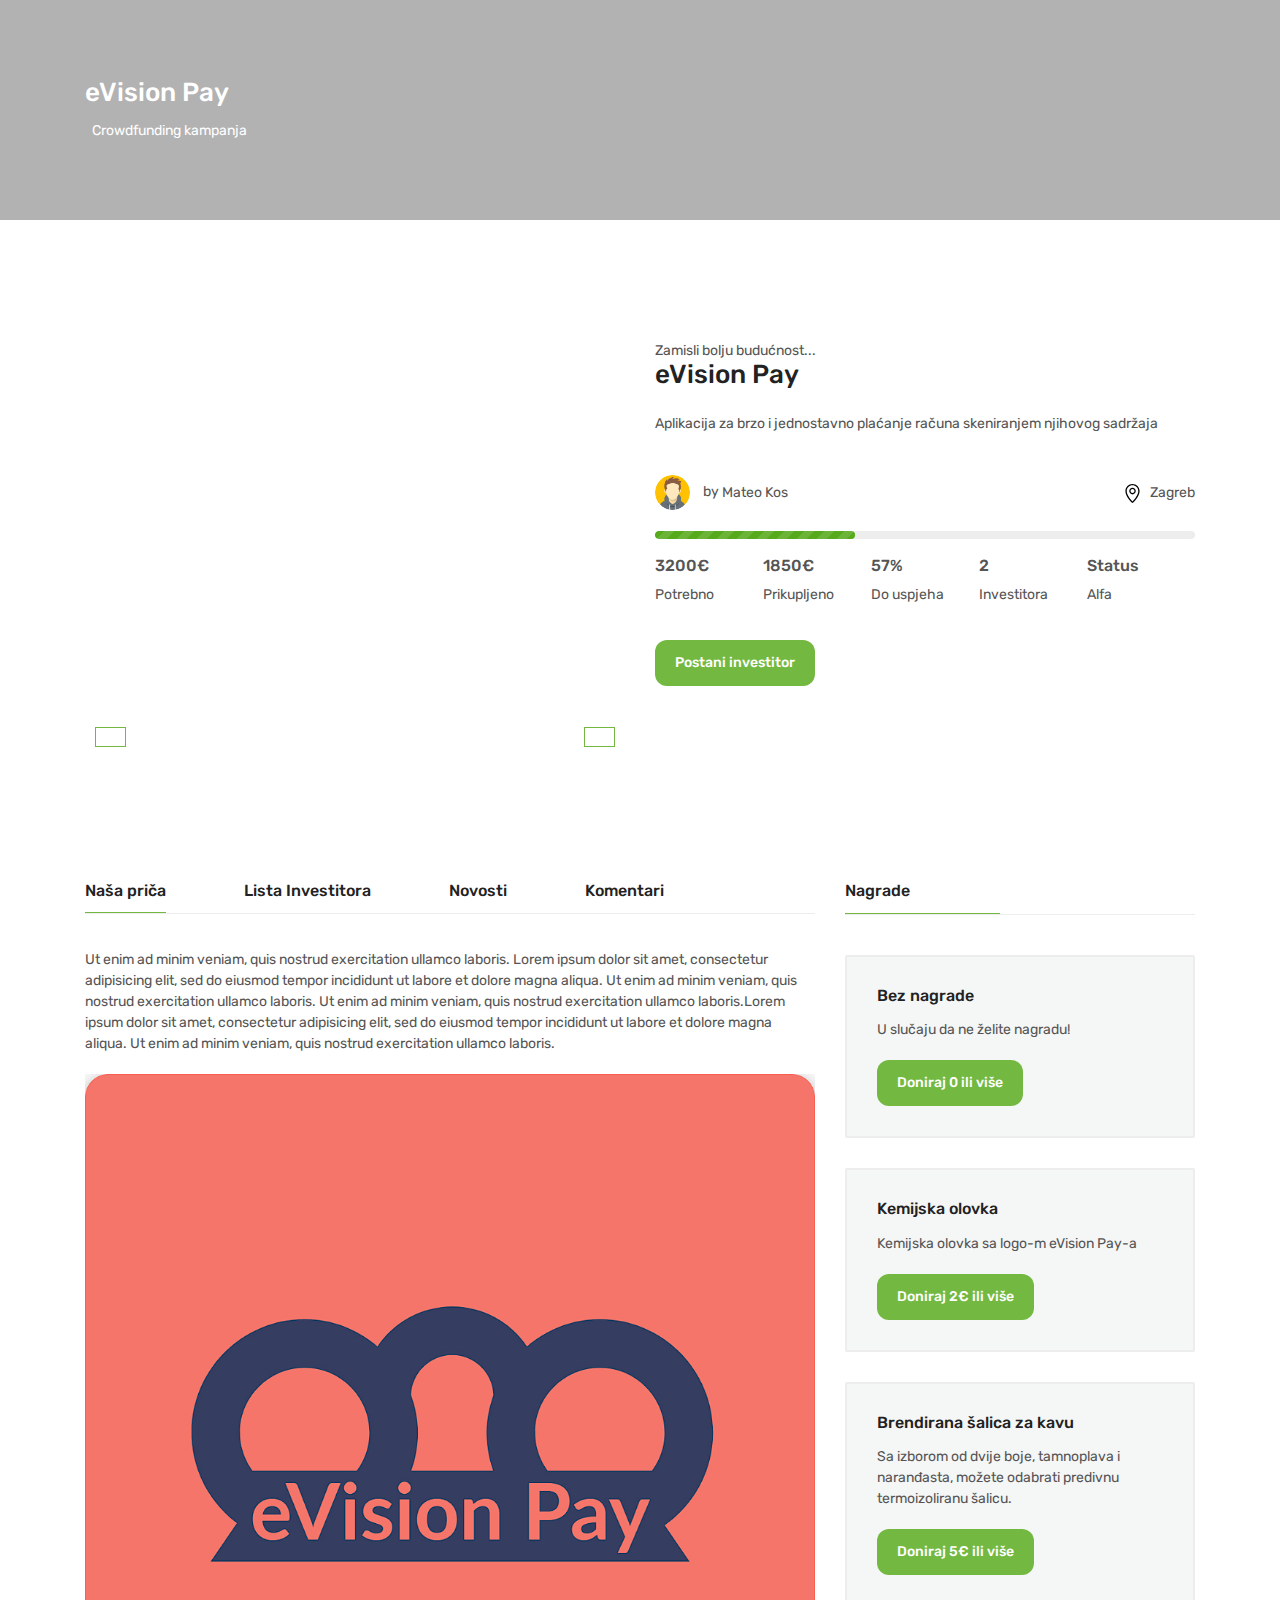
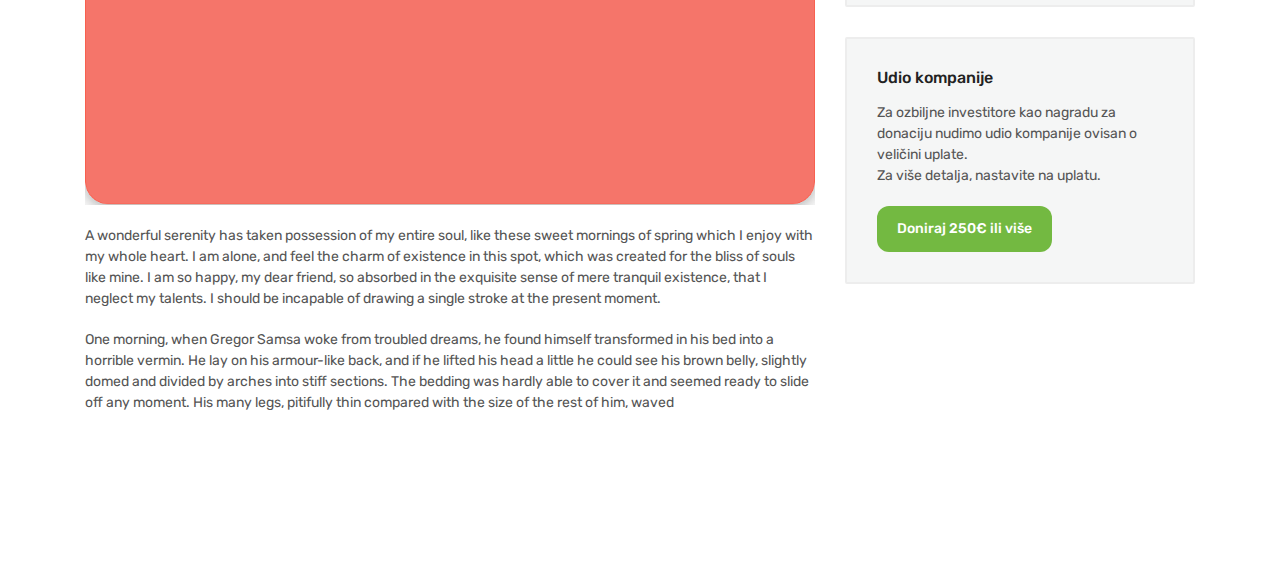
==== index.html @ 944d8074 "Napravio bazicnu verziju stranice" ====
<html xmlns="http://www.w3.org/1999/xhtml" xml:lang="en-gb" lang="en-gb" dir="ltr">
<link type="text/css" rel="stylesheet" id="dark-mode-custom-link">
<link type="text/css" rel="stylesheet" id="dark-mode-general-link">
<style lang="en" type="text/css" id="dark-mode-custom-style"></style>
<style lang="en" type="text/css" id="dark-mode-native-style"></style>
<style lang="en" type="text/css" id="dark-mode-native-sheet"></style>

<head>
	<meta name="viewport" content="width=device-width, initial-scale=1.0">


	<!-- Load Google Fonts -->
	<link href="https://fonts.googleapis.com/css?family=Rubik:400,500,700&amp;subset=latin-ext" rel="stylesheet"
		type="text/css">

	<!-- Favicon -->
	<link rel="shortcut icon" href="./resources/eVision-logo.png">

	<!-- <base href="http://demo1.cloodo.com/"> -->
	<meta http-equiv="content-type" content="text/html; charset=utf-8">
	<title>eVision Pay</title>
	<link href="animate.css" rel="stylesheet" type="text/css">
	<link href="styles/bootstrap-min.css" rel="stylesheet" type="text/css">
	<link href="styles/bootstrap-datepicker.css" rel="stylesheet"
		type="text/css">
	<link href="styles/font-awsome-min.css" rel="stylesheet" type="text/css">
	<link href="./styles/ions-min.css" rel="stylesheet" type="text/css">
	<link href="styles/jquery-bxslider-min.css" rel="stylesheet" type="text/css">
	<link href="styles/owl-carousel.css" rel="stylesheet" type="text/css">
	<link href="styles/owl-theme-default.css" rel="stylesheet" type="text/css">
	<link href="styles/owl-theme-min.css" rel="stylesheet" type="text/css">
	<link href="styles/transitions.css" rel="stylesheet" type="text/css">
	<link href="styles/carousel-min.css" rel="stylesheet" type="text/css">
	<link href="styles/theme-style.css" rel="stylesheet" type="text/css">
	<link href="styles/responsive.css" rel="stylesheet" type="text/css">
	<link href="styles/ideabox-syle.css" rel="stylesheet" type="text/css">
	<link href="styles/module-default.css" rel="stylesheet"
		type="text/css">
	<link href="styles/mod_tiva.css" rel="stylesheet" type="text/css">
	<style type="text/css">
		.page-title.background-blog {
			background-image: url("http://demo1.cloodo.com/joomla/ideabox/home1/images/blog-list.jpg")
		}
	</style>
	<script src="IB-deps/jquery-min.js"
		type="text/javascript"></script>
	<script type="text/javascript">jQuery.noConflict();</script>
	<script src="IB-deps/jquery-migrate-min.js"
		type="text/javascript"></script>
	<script src="IB-deps/pooper.js" type="text/javascript"></script>
	<script src="IB-deps/bootstrap-min.js" type="text/javascript"></script>
	<script src="IB-deps/bootstrap-datapicker.js"
		type="text/javascript"></script>
	<script src="IB-deps/jquery-bxslider-min.js" type="text/javascript"></script>
	<script src="IB-deps/jquery-countdown.js" type="text/javascript"></script>
	<script src="IB-deps/jquery-validate.js" type="text/javascript"></script>
	<script src="IB-deps/owl-carousel-min.js" type="text/javascript"></script>
	<script src="IB-deps/carousel-min.js" type="text/javascript"></script>
	<script src="IB-deps/main.js" type="text/javascript"></script>
	<script src="IB-deps/acymailing_module.js" type="text/javascript"
		async="async"></script>
	<script src="IB-deps/mod-tiva-main.js" type="text/javascript"></script>
	<!--[if lt IE 9]><script src="/joomla/ideabox/home1/media/system/js/html5fallback.js?273fe325d9f3027daf6a62e447c8baa8" type="text/javascript"></script><![endif]-->
	<script type="text/javascript">
		if (typeof acymailing == 'undefined') {
			var acymailing = Array();
		}
		acymailing['NAMECAPTION'] = 'Name';
		acymailing['NAME_MISSING'] = 'Please enter your name';
		acymailing['EMAILCAPTION'] = 'E-mail';
		acymailing['VALID_EMAIL'] = 'Please enter a valid e-mail address';
		acymailing['ACCEPT_TERMS'] = 'Please check the Terms and Conditions';
		acymailing['CAPTCHA_MISSING'] = 'The captcha is invalid, please try again';
		acymailing['NO_LIST_SELECTED'] = 'Please select the lists you want to subscribe to';

	</script>


	<script>
		// ==== Topbar User Login ====
		if (jQuery(window).width() < 991) {
			jQuery('.header-topbar .header_user_info').addClass('dropdown-over');
			jQuery('.header-topbar .header_user_info .links').addClass('dropdown-content');
		} else {
			jQuery('.header-topbar .header_user_info').removeClass('dropdown-over');
			jQuery('.header-topbar .header_user_info .links').removeClass('dropdown-content');
		}
		jQuery(window).resize(function () {
			if (jQuery(window).width() < 991) {
				jQuery('.header-topbar .header_user_info').addClass('dropdown-over');
				jQuery('.header-topbar .header_user_info .links').addClass('dropdown-content');
			} else {
				jQuery('.header-topbar .header_user_info').removeClass('dropdown-over');
				jQuery('.header-topbar .header_user_info .links').removeClass('dropdown-content');
			}
		});
	</script>
</head>

<body class=" home-1 " data-new-gr-c-s-check-loaded="14.1149.0" data-gr-ext-installed="">

	<div class="preloading" style="display: none;">
		<div class="preloader loading">
			<span class="slice"></span>
			<span class="slice"></span>
			<span class="slice"></span>
			<span class="slice"></span>
			<span class="slice"></span>
			<span class="slice"></span>
		</div>
	</div>


	<div id="wrapper">
		<!-- Header -->

		<!-- Main -->
		<main id="main" class="site-main">
			<!-- Breadcrumb -->
			<div class="page-title background-blog ">

				<div class="container">
					<h1>
						eVision Pay </h1>

					<div class="breadcrumbs">
						<ul>
							<!-- Render last item if reqd. -->
							<li>
								<span>
									Crowdfunding kampanja
								</span>
								<!--<meta content="1">-->
							</li>
						</ul>
					</div>
				</div>
			</div>



			<div class="container">
				<div class="row">
					<!-- System message -->
					<div class="message col-lg-12 col-md-12">
						<div id="system-message-container">
						</div>

					</div>

					<!-- Left column -->

					<!-- Component -->
					<div id="center_column" class="main-content col-lg-12">


						<div class="campaign-detail">
							<div class="campaign-content">
								<div class="campaign">
									<div class="campaign-item clearfix">
										<div class="campaign-image">
											<div id="owl-campaign" class="campaign-slider owl-carousel owl-theme"
												style="opacity: 1; display: block;">

												<div class="owl-wrapper-outer">
													<div class="owl-wrapper"
														style="width: 3060px; left: 0px; display: block; transition: all 0ms ease 0s; transform: translate3d(0px, 0px, 0px);">
														<div class="owl-item" style="width: 510px;">
															<div class="item">
																<iframe width="560" height="315" src="https://www.youtube.com/embed/c-bh3zbS6So?si=8jId1BT1ULQuc1EI" title="YouTube video player" frameborder="0" allow="accelerometer; autoplay; clipboard-write; encrypted-media; gyroscope; picture-in-picture; web-share" allowfullscreen></iframe>
															</div>
														</div>
														<div class="owl-item" style="width: 510px;">
															<div class="item">
																<img src="http://demo1.cloodo.com/joomla/ideabox/home1/components/com_crowdfundings/images/935_1547627705_campaign-08.jpg"
																	alt="img">
															</div>
														</div>
														<div class="owl-item" style="width: 510px;">
															<div class="item">
																<img src="http://demo1.cloodo.com/joomla/ideabox/home1/components/com_crowdfundings/images/935_1547627705_campaign-06.jpg"
																	alt="img">
															</div>
														</div>
													</div>
												</div>


												<div class="owl-controls clickable">
													<div class="owl-pagination">
														<div class="owl-page active"
															style="background: url(&quot;http://demo1.cloodo.com/joomla/ideabox/home1/components/com_crowdfundings/images/935_1547627705_campaign-05.jpg&quot;) 0% 0% / cover;">
															<span class=""></span></div>
														<div class="owl-page"
															style="background: url(&quot;http://demo1.cloodo.com/joomla/ideabox/home1/components/com_crowdfundings/images/935_1547627705_campaign-08.jpg&quot;) 0% 0% / cover;">
															<span class=""></span></div>
														<div class="owl-page"
															style="background: url(&quot;http://demo1.cloodo.com/joomla/ideabox/home1/components/com_crowdfundings/images/935_1547627705_campaign-06.jpg&quot;) 0% 0% / cover;">
															<span class=""></span></div>
													</div>
													<div class="owl-buttons">
														<div class="owl-prev"><span class="ion-ios-arrow-back"></span>
														</div>
														<div class="owl-next"><span
																class="ion-ios-arrow-forward"></span></div>
													</div>
												</div>
											</div>
										</div>

										<div class="campaign-box">

											<div>
												Zamisli bolju budućnost...
											</div>

											<h3>eVision Pay</h3>

											<div class="campaign-description">
												<p>Aplikacija za brzo i jednostavno plaćanje računa skeniranjem njihovog sadržaja</p>
											</div>

											<div class="campaign-author clearfix">
												<div class="author-profile">
													<a class="author-icon"
														href="https://www.youtube.com/@Le_Kos">
														<img src="./resources/avatar.webp"
															alt="MK">
													</a>

													by
													<a class="author-name"
														href="https://www.youtube.com/@Le_Kos">
														Mateo Kos</a>
												</div>


												<div class="author-address">
													<img style="width: 35px; padding: 8px;" src="./resources/icon/location-pin-svgrepo-com.svg"></span>Zagreb
												</div>
											</div>

											<div class="process">
												<div class="raised"><span style="width: 308px;"></span></div>

												<div class="process-info">
													<div class="process-goal">
														<span>3200€</span>Potrebno
													</div>

													<div class="process-pledged">
														<span>1850€</span>Prikupljeno
													</div>

													<div class="process-funded">
														<span>57%</span>Do uspjeha
													</div>

													<div class="process-backers">
														<span>2</span>Investitora
													</div>

													<div class="process-time">
														<span>Status</span>Alfa
													</div>
												</div>
											</div>

											<div class="button">
												<a href="./make-donation.html"
													class="btn-primary">Postani investitor</a>
											</div>



											<!-- <div class="share">
												<ul>
													<li class="share-facebook"><a
															href="http://www.facebook.com/sharer.php?u=http://demo1.cloodo.com/joomla/ideabox/home1/index.php/component/crowdfundings/item/176"><i
																class="fa fa-facebook" aria-hidden="true"></i></a></li>
													<li class="share-twitter"><a
															href="http://twitter.com/home?status=http://demo1.cloodo.com/joomla/ideabox/home1/index.php/component/crowdfundings/item/176"><i
																class="fa fa-twitter" aria-hidden="true"></i></a></li>
													<li class="share-google-plus"><a
															href="http://plus.google.com/share?url=http://demo1.cloodo.com/joomla/ideabox/home1/index.php/component/crowdfundings/item/176"><i
																class="fa fa-google-plus" aria-hidden="true"></i></a>
													</li>
													<li class="share-linkedin"><a
															href="https://www.linkedin.com/cws/share?url=http://demo1.cloodo.com/joomla/ideabox/home1/index.php/component/crowdfundings/item/176"><i
																class="fa fa-linkedin" aria-hidden="true"></i></a></li>
												</ul>
											</div> -->
										</div>
									</div>
								</div>
							</div>

							<div class="campaign-history">
								<div class="row">
									<div class="col-lg-8">
										<div class="campaign-tabs">
											<ul class="tabs-controls">
												<li data-tab="campaign" class="active"><a href="#">Naša priča</a>
												</li>
												<li data-tab="backer"><a href="#">Lista Investitora</a></li>
												<li data-tab="updates"><a href="#">Novosti</a></li>
												<li data-tab="comment"><a href="#">Komentari</a></li>
											</ul>

											<div class="campaign-content">
												<div id="campaign" class="tabs active">
													<p>Ut enim ad minim veniam, quis nostrud exercitation ullamco
														laboris. Lorem ipsum dolor sit amet, consectetur adipisicing
														elit, sed do eiusmod tempor incididunt ut labore et dolore magna
														aliqua. Ut enim ad minim veniam, quis nostrud exercitation
														ullamco laboris. Ut enim ad minim veniam, quis nostrud
														exercitation ullamco laboris.Lorem ipsum dolor sit amet,
														consectetur adipisicing elit, sed do eiusmod tempor incididunt
														ut labore et dolore magna aliqua. Ut enim ad minim veniam, quis
														nostrud exercitation ullamco laboris.</p>
													<p><img src="./resources/eVision-logo.png"></p>
													<p>A wonderful serenity has taken possession of my entire soul, like
														these sweet mornings of spring which I enjoy with my whole
														heart. I am alone, and feel the charm of existence in this spot,
														which was created for the bliss of souls like mine. I am so
														happy, my dear friend, so absorbed in the exquisite sense of
														mere tranquil existence, that I neglect my talents. I should be
														incapable of drawing a single stroke at the present moment.</p>
													<p>One morning, when Gregor Samsa woke from troubled dreams, he
														found himself transformed in his bed into a horrible vermin. He
														lay on his armour-like back, and if he lifted his head a little
														he could see his brown belly, slightly domed and divided by
														arches into stiff sections. The bedding was hardly able to cover
														it and seemed ready to slide off any moment. His many legs,
														pitifully thin compared with the size of the rest of him, waved
													</p>
												</div>

												<div id="backer" class="tabs">
													<table>
														<tbody>
															<tr>
																<th>Ime</th>
																<th>Vrijednost donacije *</th>
																<th>Nagrada</th>
																<th>Datum doniranja</th>
															</tr>


															<tr>
																<td>Peter</td>
																<td>1000€</td>
																<td>
																	Udio kompanije [ 4 dionice ]</td>

																<td>1. Siječnja, 2024.</td>
															</tr>
															<tr>
																<td>[Anoniman]</td>
																<td>850€</td>
																<td>
																	[Tajno]</td>

																<td>20. Prosinca, 2023.</td>
															</tr>
														</tbody>
													</table>
													<br>
													<div>* - silazno sortirano</div>
												</div>

												<div id="updates" class="tabs">

													<ul>
														<li>
															<p class="date">06-01-2024</p>
															<h3>Verzija 1 uskoro, pogledajte teaser</h3>
															<div class="desc">
																<p>Corned beef leberkas fatback porchetta, strip steak
																	salami turkey short loin flank ham hock landjaeger.
																	Leberkas pork belly kevin shoulder filet mignon.
																	Bacon spare ribs rump chuck turkey, ham hock
																	capicola. Strip steak tongue kielbasa, boudin
																	hamburger t-bone capicola turducken. Landjaeger
																	meatloaf pork belly spare ribs chuck.</p>
															</div>
														</li>
														<li>
															<p class="date">22-12-2023</p>
															<h3>Ideja je nastala</h3>
															<div class="desc">
																<p>Bacon spare ribs rump chuck turkey, ham hock
																	capicola. Strip steak tongue kielbasa, boudin
																	hamburger t-bone capicola turducken. Landjaeger
																	meatloaf pork belly spare ribs chuck.</p>
															</div>
														</li>
													</ul>

												</div>

												<div id="comment" class="tabs comment-area">

													<h3 class="comments-title">1 Komantar</h3>

													<ol class="comments-list">
														<li class="comment clearfix">
															<div class="comment-body">
																<div class="comment-avatar">
																	<img alt="Andrej" src="./resources/andrej.jpeg">
																</div>

																<div class="comment-info">
																	<header class="comment-meta"></header>


																	<cite class="comment-author">Andrej</cite>

																	<div class="comment-inline">
																		<span class="comment-date">10. Siječnja, 2024.</span>
																	</div>

																	<div class="comment-content">
																		<p>Lorem ipsum dolor sit amet, consectetur
																			adipiscing elit. Equidem e Cn. Sequitur
																			disserendi ratio cognitioque naturae; Nunc
																			vides, quid faciat. Duo Reges: constructio
																			interrete. Memini vero, inquam; Quis
																			Aristidem non mortuum diligit?</p>
																	</div>
																</div>
															</div>
														</li>
													</ol>


													<div class="campaign-form form-update">
														<form class="form-validate" method="post"
															enctype="multipart/form-data" novalidate="novalidate">
															<legend>Ostavi komentar?</legend>

															<div class="field">
																<input type="text" name="name" placeholder="Ime *"
																	required="">
															</div>

															<div class="field">
																<textarea rows="6" name="content"
																	placeholder="Sadržaj *" required=""></textarea>
															</div>

															<input type="submit" name="post_comment" value="Objavi"
																class="btn-primary">
														</form>
													</div>
												</div>
											</div>
										</div>
									</div>

									<div class="col-lg-4">
										<div class="support support-campaign">
											<h3 class="support-campaign-title">Nagrade</h3>

											<div class="reward-item">
												<h4>Bez nagrade</h4>

												<div class="reward-desc">U slučaju da ne želite nagradu!</div>

												<a class="btn-primary"
													href="make-donation.html">
													Doniraj 0 ili više
												</a>
											</div>

											<div class="reward-item">
												<h4>Kemijska olovka</h4>

												<div class="reward-desc">Kemijska olovka sa logo-m eVision Pay-a
												</div>


												<a class="btn-primary"
													href="make-donation.html">
													<!-- href="make-donation.html?reward=150&amp;amount=100"> -->
													Doniraj 2€ ili više
												</a>
											</div>

											<div class="reward-item">
												<h4>Brendirana šalica za kavu</h4>

												<div class="reward-desc">Sa izborom od dvije boje, tamnoplava i naranđasta, 
													možete odabrati predivnu termoizoliranu šalicu.
												</div>


												<a class="btn-primary"
													href="make-donation.html">
													Doniraj 5€ ili više
												</a>
											</div>

											<div class="reward-item">
												<h4>Udio kompanije</h4>

												<div class="reward-desc">
													Za ozbiljne investitore kao nagradu za donaciju nudimo udio kompanije ovisan o veličini uplate.
													</div>

												<div class="reward-limit">
													Za više detalja, nastavite na uplatu.</div>

												<a class="btn-primary"
													href="make-donation.html">
													Doniraj 250€ ili više</a>
											</div>
										</div>
									</div>
								</div>
							</div>
						</div>

					</div>

					<!-- Right column -->
				</div>
			</div>
		</main>

	</div>



</body><grammarly-desktop-integration data-grammarly-shadow-root="true"></grammarly-desktop-integration>

</html>
---- styles/font-awsome-min.css ----
/*!
 *  Font Awesome 4.7.0 by @davegandy - http://fontawesome.io - @fontawesome
 *  License - http://fontawesome.io/license (Font: SIL OFL 1.1, CSS: MIT License)
 */@font-face{font-family:'FontAwesome';src:url('../fonts/fontawesome-webfont.eot?v=4.7.0');src:url('../fonts/fontawesome-webfont.eot?#iefix&v=4.7.0') format('embedded-opentype'),url('../fonts/fontawesome-webfont.woff2?v=4.7.0') format('woff2'),url('../fonts/fontawesome-webfont.woff?v=4.7.0') format('woff'),url('../fonts/fontawesome-webfont.ttf?v=4.7.0') format('truetype'),url('../fonts/fontawesome-webfont.svg?v=4.7.0#fontawesomeregular') format('svg');font-weight:normal;font-style:normal}.fa{display:inline-block;font:normal normal normal 14px/1 FontAwesome;font-size:inherit;text-rendering:auto;-webkit-font-smoothing:antialiased;-moz-osx-font-smoothing:grayscale}.fa-lg{font-size:1.33333333em;line-height:.75em;vertical-align:-15%}.fa-2x{font-size:2em}.fa-3x{font-size:3em}.fa-4x{font-size:4em}.fa-5x{font-size:5em}.fa-fw{width:1.28571429em;text-align:center}.fa-ul{padding-left:0;margin-left:2.14285714em;list-style-type:none}.fa-ul>li{position:relative}.fa-li{position:absolute;left:-2.14285714em;width:2.14285714em;top:.14285714em;text-align:center}.fa-li.fa-lg{left:-1.85714286em}.fa-border{padding:.2em .25em .15em;border:solid .08em #eee;border-radius:.1em}.fa-pull-left{float:left}.fa-pull-right{float:right}.fa.fa-pull-left{margin-right:.3em}.fa.fa-pull-right{margin-left:.3em}.pull-right{float:right}.pull-left{float:left}.fa.pull-left{margin-right:.3em}.fa.pull-right{margin-left:.3em}.fa-spin{-webkit-animation:fa-spin 2s infinite linear;animation:fa-spin 2s infinite linear}.fa-pulse{-webkit-animation:fa-spin 1s infinite steps(8);animation:fa-spin 1s infinite steps(8)}@-webkit-keyframes fa-spin{0%{-webkit-transform:rotate(0deg);transform:rotate(0deg)}100%{-webkit-transform:rotate(359deg);transform:rotate(359deg)}}@keyframes fa-spin{0%{-webkit-transform:rotate(0deg);transform:rotate(0deg)}100%{-webkit-transform:rotate(359deg);transform:rotate(359deg)}}.fa-rotate-90{-ms-filter:"progid:DXImageTransform.Microsoft.BasicImage(rotation=1)";-webkit-transform:rotate(90deg);-ms-transform:rotate(90deg);transform:rotate(90deg)}.fa-rotate-180{-ms-filter:"progid:DXImageTransform.Microsoft.BasicImage(rotation=2)";-webkit-transform:rotate(180deg);-ms-transform:rotate(180deg);transform:rotate(180deg)}.fa-rotate-270{-ms-filter:"progid:DXImageTransform.Microsoft.BasicImage(rotation=3)";-webkit-transform:rotate(270deg);-ms-transform:rotate(270deg);transform:rotate(270deg)}.fa-flip-horizontal{-ms-filter:"progid:DXImageTransform.Microsoft.BasicImage(rotation=0, mirror=1)";-webkit-transform:scale(-1, 1);-ms-transform:scale(-1, 1);transform:scale(-1, 1)}.fa-flip-vertical{-ms-filter:"progid:DXImageTransform.Microsoft.BasicImage(rotation=2, mirror=1)";-webkit-transform:scale(1, -1);-ms-transform:scale(1, -1);transform:scale(1, -1)}:root .fa-rotate-90,:root .fa-rotate-180,:root .fa-rotate-270,:root .fa-flip-horizontal,:root .fa-flip-vertical{filter:none}.fa-stack{position:relative;display:inline-block;width:2em;height:2em;line-height:2em;vertical-align:middle}.fa-stack-1x,.fa-stack-2x{position:absolute;left:0;width:100%;text-align:center}.fa-stack-1x{line-height:inherit}.fa-stack-2x{font-size:2em}.fa-inverse{color:#fff}.fa-glass:before{content:"\f000"}.fa-music:before{content:"\f001"}.fa-search:before{content:"\f002"}.fa-envelope-o:before{content:"\f003"}.fa-heart:before{content:"\f004"}.fa-star:before{content:"\f005"}.fa-star-o:before{content:"\f006"}.fa-user:before{content:"\f007"}.fa-film:before{content:"\f008"}.fa-th-large:before{content:"\f009"}.fa-th:before{content:"\f00a"}.fa-th-list:before{content:"\f00b"}.fa-check:before{content:"\f00c"}.fa-remove:before,.fa-close:before,.fa-times:before{content:"\f00d"}.fa-search-plus:before{content:"\f00e"}.fa-search-minus:before{content:"\f010"}.fa-power-off:before{content:"\f011"}.fa-signal:before{content:"\f012"}.fa-gear:before,.fa-cog:before{content:"\f013"}.fa-trash-o:before{content:"\f014"}.fa-home:before{content:"\f015"}.fa-file-o:before{content:"\f016"}.fa-clock-o:before{content:"\f017"}.fa-road:before{content:"\f018"}.fa-download:before{content:"\f019"}.fa-arrow-circle-o-down:before{content:"\f01a"}.fa-arrow-circle-o-up:before{content:"\f01b"}.fa-inbox:before{content:"\f01c"}.fa-play-circle-o:before{content:"\f01d"}.fa-rotate-right:before,.fa-repeat:before{content:"\f01e"}.fa-refresh:before{content:"\f021"}.fa-list-alt:before{content:"\f022"}.fa-lock:before{content:"\f023"}.fa-flag:before{content:"\f024"}.fa-headphones:before{content:"\f025"}.fa-volume-off:before{content:"\f026"}.fa-volume-down:before{content:"\f027"}.fa-volume-up:before{content:"\f028"}.fa-qrcode:before{content:"\f029"}.fa-barcode:before{content:"\f02a"}.fa-tag:before{content:"\f02b"}.fa-tags:before{content:"\f02c"}.fa-book:before{content:"\f02d"}.fa-bookmark:before{content:"\f02e"}.fa-print:before{content:"\f02f"}.fa-camera:before{content:"\f030"}.fa-font:before{content:"\f031"}.fa-bold:before{content:"\f032"}.fa-italic:before{content:"\f033"}.fa-text-height:before{content:"\f034"}.fa-text-width:before{content:"\f035"}.fa-align-left:before{content:"\f036"}.fa-align-center:before{content:"\f037"}.fa-align-right:before{content:"\f038"}.fa-align-justify:before{content:"\f039"}.fa-list:before{content:"\f03a"}.fa-dedent:before,.fa-outdent:before{content:"\f03b"}.fa-indent:before{content:"\f03c"}.fa-video-camera:before{content:"\f03d"}.fa-photo:before,.fa-image:before,.fa-picture-o:before{content:"\f03e"}.fa-pencil:before{content:"\f040"}.fa-map-marker:before{content:"\f041"}.fa-adjust:before{content:"\f042"}.fa-tint:before{content:"\f043"}.fa-edit:before,.fa-pencil-square-o:before{content:"\f044"}.fa-share-square-o:before{content:"\f045"}.fa-check-square-o:before{content:"\f046"}.fa-arrows:before{content:"\f047"}.fa-step-backward:before{content:"\f048"}.fa-fast-backward:before{content:"\f049"}.fa-backward:before{content:"\f04a"}.fa-play:before{content:"\f04b"}.fa-pause:before{content:"\f04c"}.fa-stop:before{content:"\f04d"}.fa-forward:before{content:"\f04e"}.fa-fast-forward:before{content:"\f050"}.fa-step-forward:before{content:"\f051"}.fa-eject:before{content:"\f052"}.fa-chevron-left:before{content:"\f053"}.fa-chevron-right:before{content:"\f054"}.fa-plus-circle:before{content:"\f055"}.fa-minus-circle:before{content:"\f056"}.fa-times-circle:before{content:"\f057"}.fa-check-circle:before{content:"\f058"}.fa-question-circle:before{content:"\f059"}.fa-info-circle:before{content:"\f05a"}.fa-crosshairs:before{content:"\f05b"}.fa-times-circle-o:before{content:"\f05c"}.fa-check-circle-o:before{content:"\f05d"}.fa-ban:before{content:"\f05e"}.fa-arrow-left:before{content:"\f060"}.fa-arrow-right:before{content:"\f061"}.fa-arrow-up:before{content:"\f062"}.fa-arrow-down:before{content:"\f063"}.fa-mail-forward:before,.fa-share:before{content:"\f064"}.fa-expand:before{content:"\f065"}.fa-compress:before{content:"\f066"}.fa-plus:before{content:"\f067"}.fa-minus:before{content:"\f068"}.fa-asterisk:before{content:"\f069"}.fa-exclamation-circle:before{content:"\f06a"}.fa-gift:before{content:"\f06b"}.fa-leaf:before{content:"\f06c"}.fa-fire:before{content:"\f06d"}.fa-eye:before{content:"\f06e"}.fa-eye-slash:before{content:"\f070"}.fa-warning:before,.fa-exclamation-triangle:before{content:"\f071"}.fa-plane:before{content:"\f072"}.fa-calendar:before{content:"\f073"}.fa-random:before{content:"\f074"}.fa-comment:before{content:"\f075"}.fa-magnet:before{content:"\f076"}.fa-chevron-up:before{content:"\f077"}.fa-chevron-down:before{content:"\f078"}.fa-retweet:before{content:"\f079"}.fa-shopping-cart:before{content:"\f07a"}.fa-folder:before{content:"\f07b"}.fa-folder-open:before{content:"\f07c"}.fa-arrows-v:before{content:"\f07d"}.fa-arrows-h:before{content:"\f07e"}.fa-bar-chart-o:before,.fa-bar-chart:before{content:"\f080"}.fa-twitter-square:before{content:"\f081"}.fa-facebook-square:before{content:"\f082"}.fa-camera-retro:before{content:"\f083"}.fa-key:before{content:"\f084"}.fa-gears:before,.fa-cogs:before{content:"\f085"}.fa-comments:before{content:"\f086"}.fa-thumbs-o-up:before{content:"\f087"}.fa-thumbs-o-down:before{content:"\f088"}.fa-star-half:before{content:"\f089"}.fa-heart-o:before{content:"\f08a"}.fa-sign-out:before{content:"\f08b"}.fa-linkedin-square:before{content:"\f08c"}.fa-thumb-tack:before{content:"\f08d"}.fa-external-link:before{content:"\f08e"}.fa-sign-in:before{content:"\f090"}.fa-trophy:before{content:"\f091"}.fa-github-square:before{content:"\f092"}.fa-upload:before{content:"\f093"}.fa-lemon-o:before{content:"\f094"}.fa-phone:before{content:"\f095"}.fa-square-o:before{content:"\f096"}.fa-bookmark-o:before{content:"\f097"}.fa-phone-square:before{content:"\f098"}.fa-twitter:before{content:"\f099"}.fa-facebook-f:before,.fa-facebook:before{content:"\f09a"}.fa-github:before{content:"\f09b"}.fa-unlock:before{content:"\f09c"}.fa-credit-card:before{content:"\f09d"}.fa-feed:before,.fa-rss:before{content:"\f09e"}.fa-hdd-o:before{content:"\f0a0"}.fa-bullhorn:before{content:"\f0a1"}.fa-bell:before{content:"\f0f3"}.fa-certificate:before{content:"\f0a3"}.fa-hand-o-right:before{content:"\f0a4"}.fa-hand-o-left:before{content:"\f0a5"}.fa-hand-o-up:before{content:"\f0a6"}.fa-hand-o-down:before{content:"\f0a7"}.fa-arrow-circle-left:before{content:"\f0a8"}.fa-arrow-circle-right:before{content:"\f0a9"}.fa-arrow-circle-up:before{content:"\f0aa"}.fa-arrow-circle-down:before{content:"\f0ab"}.fa-globe:before{content:"\f0ac"}.fa-wrench:before{content:"\f0ad"}.fa-tasks:before{content:"\f0ae"}.fa-filter:before{content:"\f0b0"}.fa-briefcase:before{content:"\f0b1"}.fa-arrows-alt:before{content:"\f0b2"}.fa-group:before,.fa-users:before{content:"\f0c0"}.fa-chain:before,.fa-link:before{content:"\f0c1"}.fa-cloud:before{content:"\f0c2"}.fa-flask:before{content:"\f0c3"}.fa-cut:before,.fa-scissors:before{content:"\f0c4"}.fa-copy:before,.fa-files-o:before{content:"\f0c5"}.fa-paperclip:before{content:"\f0c6"}.fa-save:before,.fa-floppy-o:before{content:"\f0c7"}.fa-square:before{content:"\f0c8"}.fa-navicon:before,.fa-reorder:before,.fa-bars:before{content:"\f0c9"}.fa-list-ul:before{content:"\f0ca"}.fa-list-ol:before{content:"\f0cb"}.fa-strikethrough:before{content:"\f0cc"}.fa-underline:before{content:"\f0cd"}.fa-table:before{content:"\f0ce"}.fa-magic:before{content:"\f0d0"}.fa-truck:before{content:"\f0d1"}.fa-pinterest:before{content:"\f0d2"}.fa-pinterest-square:before{content:"\f0d3"}.fa-google-plus-square:before{content:"\f0d4"}.fa-google-plus:before{content:"\f0d5"}.fa-money:before{content:"\f0d6"}.fa-caret-down:before{content:"\f0d7"}.fa-caret-up:before{content:"\f0d8"}.fa-caret-left:before{content:"\f0d9"}.fa-caret-right:before{content:"\f0da"}.fa-columns:before{content:"\f0db"}.fa-unsorted:before,.fa-sort:before{content:"\f0dc"}.fa-sort-down:before,.fa-sort-desc:before{content:"\f0dd"}.fa-sort-up:before,.fa-sort-asc:before{content:"\f0de"}.fa-envelope:before{content:"\f0e0"}.fa-linkedin:before{content:"\f0e1"}.fa-rotate-left:before,.fa-undo:before{content:"\f0e2"}.fa-legal:before,.fa-gavel:before{content:"\f0e3"}.fa-dashboard:before,.fa-tachometer:before{content:"\f0e4"}.fa-comment-o:before{content:"\f0e5"}.fa-comments-o:before{content:"\f0e6"}.fa-flash:before,.fa-bolt:before{content:"\f0e7"}.fa-sitemap:before{content:"\f0e8"}.fa-umbrella:before{content:"\f0e9"}.fa-paste:before,.fa-clipboard:before{content:"\f0ea"}.fa-lightbulb-o:before{content:"\f0eb"}.fa-exchange:before{content:"\f0ec"}.fa-cloud-download:before{content:"\f0ed"}.fa-cloud-upload:before{content:"\f0ee"}.fa-user-md:before{content:"\f0f0"}.fa-stethoscope:before{content:"\f0f1"}.fa-suitcase:before{content:"\f0f2"}.fa-bell-o:before{content:"\f0a2"}.fa-coffee:before{content:"\f0f4"}.fa-cutlery:before{content:"\f0f5"}.fa-file-text-o:before{content:"\f0f6"}.fa-building-o:before{content:"\f0f7"}.fa-hospital-o:before{content:"\f0f8"}.fa-ambulance:before{content:"\f0f9"}.fa-medkit:before{content:"\f0fa"}.fa-fighter-jet:before{content:"\f0fb"}.fa-beer:before{content:"\f0fc"}.fa-h-square:before{content:"\f0fd"}.fa-plus-square:before{content:"\f0fe"}.fa-angle-double-left:before{content:"\f100"}.fa-angle-double-right:before{content:"\f101"}.fa-angle-double-up:before{content:"\f102"}.fa-angle-double-down:before{content:"\f103"}.fa-angle-left:before{content:"\f104"}.fa-angle-right:before{content:"\f105"}.fa-angle-up:before{content:"\f106"}.fa-angle-down:before{content:"\f107"}.fa-desktop:before{content:"\f108"}.fa-laptop:before{content:"\f109"}.fa-tablet:before{content:"\f10a"}.fa-mobile-phone:before,.fa-mobile:before{content:"\f10b"}.fa-circle-o:before{content:"\f10c"}.fa-quote-left:before{content:"\f10d"}.fa-quote-right:before{content:"\f10e"}.fa-spinner:before{content:"\f110"}.fa-circle:before{content:"\f111"}.fa-mail-reply:before,.fa-reply:before{content:"\f112"}.fa-github-alt:before{content:"\f113"}.fa-folder-o:before{content:"\f114"}.fa-folder-open-o:before{content:"\f115"}.fa-smile-o:before{content:"\f118"}.fa-frown-o:before{content:"\f119"}.fa-meh-o:before{content:"\f11a"}.fa-gamepad:before{content:"\f11b"}.fa-keyboard-o:before{content:"\f11c"}.fa-flag-o:before{content:"\f11d"}.fa-flag-checkered:before{content:"\f11e"}.fa-terminal:before{content:"\f120"}.fa-code:before{content:"\f121"}.fa-mail-reply-all:before,.fa-reply-all:before{content:"\f122"}.fa-star-half-empty:before,.fa-star-half-full:before,.fa-star-half-o:before{content:"\f123"}.fa-location-arrow:before{content:"\f124"}.fa-crop:before{content:"\f125"}.fa-code-fork:before{content:"\f126"}.fa-unlink:before,.fa-chain-broken:before{content:"\f127"}.fa-question:before{content:"\f128"}.fa-info:before{content:"\f129"}.fa-exclamation:before{content:"\f12a"}.fa-superscript:before{content:"\f12b"}.fa-subscript:before{content:"\f12c"}.fa-eraser:before{content:"\f12d"}.fa-puzzle-piece:before{content:"\f12e"}.fa-microphone:before{content:"\f130"}.fa-microphone-slash:before{content:"\f131"}.fa-shield:before{content:"\f132"}.fa-calendar-o:before{content:"\f133"}.fa-fire-extinguisher:before{content:"\f134"}.fa-rocket:before{content:"\f135"}.fa-maxcdn:before{content:"\f136"}.fa-chevron-circle-left:before{content:"\f137"}.fa-chevron-circle-right:before{content:"\f138"}.fa-chevron-circle-up:before{content:"\f139"}.fa-chevron-circle-down:before{content:"\f13a"}.fa-html5:before{content:"\f13b"}.fa-css3:before{content:"\f13c"}.fa-anchor:before{content:"\f13d"}.fa-unlock-alt:before{content:"\f13e"}.fa-bullseye:before{content:"\f140"}.fa-ellipsis-h:before{content:"\f141"}.fa-ellipsis-v:before{content:"\f142"}.fa-rss-square:before{content:"\f143"}.fa-play-circle:before{content:"\f144"}.fa-ticket:before{content:"\f145"}.fa-minus-square:before{content:"\f146"}.fa-minus-square-o:before{content:"\f147"}.fa-level-up:before{content:"\f148"}.fa-level-down:before{content:"\f149"}.fa-check-square:before{content:"\f14a"}.fa-pencil-square:before{content:"\f14b"}.fa-external-link-square:before{content:"\f14c"}.fa-share-square:before{content:"\f14d"}.fa-compass:before{content:"\f14e"}.fa-toggle-down:before,.fa-caret-square-o-down:before{content:"\f150"}.fa-toggle-up:before,.fa-caret-square-o-up:before{content:"\f151"}.fa-toggle-right:before,.fa-caret-square-o-right:before{content:"\f152"}.fa-euro:before,.fa-eur:before{content:"\f153"}.fa-gbp:before{content:"\f154"}.fa-dollar:before,.fa-usd:before{content:"\f155"}.fa-rupee:before,.fa-inr:before{content:"\f156"}.fa-cny:before,.fa-rmb:before,.fa-yen:before,.fa-jpy:before{content:"\f157"}.fa-ruble:before,.fa-rouble:before,.fa-rub:before{content:"\f158"}.fa-won:before,.fa-krw:before{content:"\f159"}.fa-bitcoin:before,.fa-btc:before{content:"\f15a"}.fa-file:before{content:"\f15b"}.fa-file-text:before{content:"\f15c"}.fa-sort-alpha-asc:before{content:"\f15d"}.fa-sort-alpha-desc:before{content:"\f15e"}.fa-sort-amount-asc:before{content:"\f160"}.fa-sort-amount-desc:before{content:"\f161"}.fa-sort-numeric-asc:before{content:"\f162"}.fa-sort-numeric-desc:before{content:"\f163"}.fa-thumbs-up:before{content:"\f164"}.fa-thumbs-down:before{content:"\f165"}.fa-youtube-square:before{content:"\f166"}.fa-youtube:before{content:"\f167"}.fa-xing:before{content:"\f168"}.fa-xing-square:before{content:"\f169"}.fa-youtube-play:before{content:"\f16a"}.fa-dropbox:before{content:"\f16b"}.fa-stack-overflow:before{content:"\f16c"}.fa-instagram:before{content:"\f16d"}.fa-flickr:before{content:"\f16e"}.fa-adn:before{content:"\f170"}.fa-bitbucket:before{content:"\f171"}.fa-bitbucket-square:before{content:"\f172"}.fa-tumblr:before{content:"\f173"}.fa-tumblr-square:before{content:"\f174"}.fa-long-arrow-down:before{content:"\f175"}.fa-long-arrow-up:before{content:"\f176"}.fa-long-arrow-left:before{content:"\f177"}.fa-long-arrow-right:before{content:"\f178"}.fa-apple:before{content:"\f179"}.fa-windows:before{content:"\f17a"}.fa-android:before{content:"\f17b"}.fa-linux:before{content:"\f17c"}.fa-dribbble:before{content:"\f17d"}.fa-skype:before{content:"\f17e"}.fa-foursquare:before{content:"\f180"}.fa-trello:before{content:"\f181"}.fa-female:before{content:"\f182"}.fa-male:before{content:"\f183"}.fa-gittip:before,.fa-gratipay:before{content:"\f184"}.fa-sun-o:before{content:"\f185"}.fa-moon-o:before{content:"\f186"}.fa-archive:before{content:"\f187"}.fa-bug:before{content:"\f188"}.fa-vk:before{content:"\f189"}.fa-weibo:before{content:"\f18a"}.fa-renren:before{content:"\f18b"}.fa-pagelines:before{content:"\f18c"}.fa-stack-exchange:before{content:"\f18d"}.fa-arrow-circle-o-right:before{content:"\f18e"}.fa-arrow-circle-o-left:before{content:"\f190"}.fa-toggle-left:before,.fa-caret-square-o-left:before{content:"\f191"}.fa-dot-circle-o:before{content:"\f192"}.fa-wheelchair:before{content:"\f193"}.fa-vimeo-square:before{content:"\f194"}.fa-turkish-lira:before,.fa-try:before{content:"\f195"}.fa-plus-square-o:before{content:"\f196"}.fa-space-shuttle:before{content:"\f197"}.fa-slack:before{content:"\f198"}.fa-envelope-square:before{content:"\f199"}.fa-wordpress:before{content:"\f19a"}.fa-openid:before{content:"\f19b"}.fa-institution:before,.fa-bank:before,.fa-university:before{content:"\f19c"}.fa-mortar-board:before,.fa-graduation-cap:before{content:"\f19d"}.fa-yahoo:before{content:"\f19e"}.fa-google:before{content:"\f1a0"}.fa-reddit:before{content:"\f1a1"}.fa-reddit-square:before{content:"\f1a2"}.fa-stumbleupon-circle:before{content:"\f1a3"}.fa-stumbleupon:before{content:"\f1a4"}.fa-delicious:before{content:"\f1a5"}.fa-digg:before{content:"\f1a6"}.fa-pied-piper-pp:before{content:"\f1a7"}.fa-pied-piper-alt:before{content:"\f1a8"}.fa-drupal:before{content:"\f1a9"}.fa-joomla:before{content:"\f1aa"}.fa-language:before{content:"\f1ab"}.fa-fax:before{content:"\f1ac"}.fa-building:before{content:"\f1ad"}.fa-child:before{content:"\f1ae"}.fa-paw:before{content:"\f1b0"}.fa-spoon:before{content:"\f1b1"}.fa-cube:before{content:"\f1b2"}.fa-cubes:before{content:"\f1b3"}.fa-behance:before{content:"\f1b4"}.fa-behance-square:before{content:"\f1b5"}.fa-steam:before{content:"\f1b6"}.fa-steam-square:before{content:"\f1b7"}.fa-recycle:before{content:"\f1b8"}.fa-automobile:before,.fa-car:before{content:"\f1b9"}.fa-cab:before,.fa-taxi:before{content:"\f1ba"}.fa-tree:before{content:"\f1bb"}.fa-spotify:before{content:"\f1bc"}.fa-deviantart:before{content:"\f1bd"}.fa-soundcloud:before{content:"\f1be"}.fa-database:before{content:"\f1c0"}.fa-file-pdf-o:before{content:"\f1c1"}.fa-file-word-o:before{content:"\f1c2"}.fa-file-excel-o:before{content:"\f1c3"}.fa-file-powerpoint-o:before{content:"\f1c4"}.fa-file-photo-o:before,.fa-file-picture-o:before,.fa-file-image-o:before{content:"\f1c5"}.fa-file-zip-o:before,.fa-file-archive-o:before{content:"\f1c6"}.fa-file-sound-o:before,.fa-file-audio-o:before{content:"\f1c7"}.fa-file-movie-o:before,.fa-file-video-o:before{content:"\f1c8"}.fa-file-code-o:before{content:"\f1c9"}.fa-vine:before{content:"\f1ca"}.fa-codepen:before{content:"\f1cb"}.fa-jsfiddle:before{content:"\f1cc"}.fa-life-bouy:before,.fa-life-buoy:before,.fa-life-saver:before,.fa-support:before,.fa-life-ring:before{content:"\f1cd"}.fa-circle-o-notch:before{content:"\f1ce"}.fa-ra:before,.fa-resistance:before,.fa-rebel:before{content:"\f1d0"}.fa-ge:before,.fa-empire:before{content:"\f1d1"}.fa-git-square:before{content:"\f1d2"}.fa-git:before{content:"\f1d3"}.fa-y-combinator-square:before,.fa-yc-square:before,.fa-hacker-news:before{content:"\f1d4"}.fa-tencent-weibo:before{content:"\f1d5"}.fa-qq:before{content:"\f1d6"}.fa-wechat:before,.fa-weixin:before{content:"\f1d7"}.fa-send:before,.fa-paper-plane:before{content:"\f1d8"}.fa-send-o:before,.fa-paper-plane-o:before{content:"\f1d9"}.fa-history:before{content:"\f1da"}.fa-circle-thin:before{content:"\f1db"}.fa-header:before{content:"\f1dc"}.fa-paragraph:before{content:"\f1dd"}.fa-sliders:before{content:"\f1de"}.fa-share-alt:before{content:"\f1e0"}.fa-share-alt-square:before{content:"\f1e1"}.fa-bomb:before{content:"\f1e2"}.fa-soccer-ball-o:before,.fa-futbol-o:before{content:"\f1e3"}.fa-tty:before{content:"\f1e4"}.fa-binoculars:before{content:"\f1e5"}.fa-plug:before{content:"\f1e6"}.fa-slideshare:before{content:"\f1e7"}.fa-twitch:before{content:"\f1e8"}.fa-yelp:before{content:"\f1e9"}.fa-newspaper-o:before{content:"\f1ea"}.fa-wifi:before{content:"\f1eb"}.fa-calculator:before{content:"\f1ec"}.fa-paypal:before{content:"\f1ed"}.fa-google-wallet:before{content:"\f1ee"}.fa-cc-visa:before{content:"\f1f0"}.fa-cc-mastercard:before{content:"\f1f1"}.fa-cc-discover:before{content:"\f1f2"}.fa-cc-amex:before{content:"\f1f3"}.fa-cc-paypal:before{content:"\f1f4"}.fa-cc-stripe:before{content:"\f1f5"}.fa-bell-slash:before{content:"\f1f6"}.fa-bell-slash-o:before{content:"\f1f7"}.fa-trash:before{content:"\f1f8"}.fa-copyright:before{content:"\f1f9"}.fa-at:before{content:"\f1fa"}.fa-eyedropper:before{content:"\f1fb"}.fa-paint-brush:before{content:"\f1fc"}.fa-birthday-cake:before{content:"\f1fd"}.fa-area-chart:before{content:"\f1fe"}.fa-pie-chart:before{content:"\f200"}.fa-line-chart:before{content:"\f201"}.fa-lastfm:before{content:"\f202"}.fa-lastfm-square:before{content:"\f203"}.fa-toggle-off:before{content:"\f204"}.fa-toggle-on:before{content:"\f205"}.fa-bicycle:before{content:"\f206"}.fa-bus:before{content:"\f207"}.fa-ioxhost:before{content:"\f208"}.fa-angellist:before{content:"\f209"}.fa-cc:before{content:"\f20a"}.fa-shekel:before,.fa-sheqel:before,.fa-ils:before{content:"\f20b"}.fa-meanpath:before{content:"\f20c"}.fa-buysellads:before{content:"\f20d"}.fa-connectdevelop:before{content:"\f20e"}.fa-dashcube:before{content:"\f210"}.fa-forumbee:before{content:"\f211"}.fa-leanpub:before{content:"\f212"}.fa-sellsy:before{content:"\f213"}.fa-shirtsinbulk:before{content:"\f214"}.fa-simplybuilt:before{content:"\f215"}.fa-skyatlas:before{content:"\f216"}.fa-cart-plus:before{content:"\f217"}.fa-cart-arrow-down:before{content:"\f218"}.fa-diamond:before{content:"\f219"}.fa-ship:before{content:"\f21a"}.fa-user-secret:before{content:"\f21b"}.fa-motorcycle:before{content:"\f21c"}.fa-street-view:before{content:"\f21d"}.fa-heartbeat:before{content:"\f21e"}.fa-venus:before{content:"\f221"}.fa-mars:before{content:"\f222"}.fa-mercury:before{content:"\f223"}.fa-intersex:before,.fa-transgender:before{content:"\f224"}.fa-transgender-alt:before{content:"\f225"}.fa-venus-double:before{content:"\f226"}.fa-mars-double:before{content:"\f227"}.fa-venus-mars:before{content:"\f228"}.fa-mars-stroke:before{content:"\f229"}.fa-mars-stroke-v:before{content:"\f22a"}.fa-mars-stroke-h:before{content:"\f22b"}.fa-neuter:before{content:"\f22c"}.fa-genderless:before{content:"\f22d"}.fa-facebook-official:before{content:"\f230"}.fa-pinterest-p:before{content:"\f231"}.fa-whatsapp:before{content:"\f232"}.fa-server:before{content:"\f233"}.fa-user-plus:before{content:"\f234"}.fa-user-times:before{content:"\f235"}.fa-hotel:before,.fa-bed:before{content:"\f236"}.fa-viacoin:before{content:"\f237"}.fa-train:before{content:"\f238"}.fa-subway:before{content:"\f239"}.fa-medium:before{content:"\f23a"}.fa-yc:before,.fa-y-combinator:before{content:"\f23b"}.fa-optin-monster:before{content:"\f23c"}.fa-opencart:before{content:"\f23d"}.fa-expeditedssl:before{content:"\f23e"}.fa-battery-4:before,.fa-battery:before,.fa-battery-full:before{content:"\f240"}.fa-battery-3:before,.fa-battery-three-quarters:before{content:"\f241"}.fa-battery-2:before,.fa-battery-half:before{content:"\f242"}.fa-battery-1:before,.fa-battery-quarter:before{content:"\f243"}.fa-battery-0:before,.fa-battery-empty:before{content:"\f244"}.fa-mouse-pointer:before{content:"\f245"}.fa-i-cursor:before{content:"\f246"}.fa-object-group:before{content:"\f247"}.fa-object-ungroup:before{content:"\f248"}.fa-sticky-note:before{content:"\f249"}.fa-sticky-note-o:before{content:"\f24a"}.fa-cc-jcb:before{content:"\f24b"}.fa-cc-diners-club:before{content:"\f24c"}.fa-clone:before{content:"\f24d"}.fa-balance-scale:before{content:"\f24e"}.fa-hourglass-o:before{content:"\f250"}.fa-hourglass-1:before,.fa-hourglass-start:before{content:"\f251"}.fa-hourglass-2:before,.fa-hourglass-half:before{content:"\f252"}.fa-hourglass-3:before,.fa-hourglass-end:before{content:"\f253"}.fa-hourglass:before{content:"\f254"}.fa-hand-grab-o:before,.fa-hand-rock-o:before{content:"\f255"}.fa-hand-stop-o:before,.fa-hand-paper-o:before{content:"\f256"}.fa-hand-scissors-o:before{content:"\f257"}.fa-hand-lizard-o:before{content:"\f258"}.fa-hand-spock-o:before{content:"\f259"}.fa-hand-pointer-o:before{content:"\f25a"}.fa-hand-peace-o:before{content:"\f25b"}.fa-trademark:before{content:"\f25c"}.fa-registered:before{content:"\f25d"}.fa-creative-commons:before{content:"\f25e"}.fa-gg:before{content:"\f260"}.fa-gg-circle:before{content:"\f261"}.fa-tripadvisor:before{content:"\f262"}.fa-odnoklassniki:before{content:"\f263"}.fa-odnoklassniki-square:before{content:"\f264"}.fa-get-pocket:before{content:"\f265"}.fa-wikipedia-w:before{content:"\f266"}.fa-safari:before{content:"\f267"}.fa-chrome:before{content:"\f268"}.fa-firefox:before{content:"\f269"}.fa-opera:before{content:"\f26a"}.fa-internet-explorer:before{content:"\f26b"}.fa-tv:before,.fa-television:before{content:"\f26c"}.fa-contao:before{content:"\f26d"}.fa-500px:before{content:"\f26e"}.fa-amazon:before{content:"\f270"}.fa-calendar-plus-o:before{content:"\f271"}.fa-calendar-minus-o:before{content:"\f272"}.fa-calendar-times-o:before{content:"\f273"}.fa-calendar-check-o:before{content:"\f274"}.fa-industry:before{content:"\f275"}.fa-map-pin:before{content:"\f276"}.fa-map-signs:before{content:"\f277"}.fa-map-o:before{content:"\f278"}.fa-map:before{content:"\f279"}.fa-commenting:before{content:"\f27a"}.fa-commenting-o:before{content:"\f27b"}.fa-houzz:before{content:"\f27c"}.fa-vimeo:before{content:"\f27d"}.fa-black-tie:before{content:"\f27e"}.fa-fonticons:before{content:"\f280"}.fa-reddit-alien:before{content:"\f281"}.fa-edge:before{content:"\f282"}.fa-credit-card-alt:before{content:"\f283"}.fa-codiepie:before{content:"\f284"}.fa-modx:before{content:"\f285"}.fa-fort-awesome:before{content:"\f286"}.fa-usb:before{content:"\f287"}.fa-product-hunt:before{content:"\f288"}.fa-mixcloud:before{content:"\f289"}.fa-scribd:before{content:"\f28a"}.fa-pause-circle:before{content:"\f28b"}.fa-pause-circle-o:before{content:"\f28c"}.fa-stop-circle:before{content:"\f28d"}.fa-stop-circle-o:before{content:"\f28e"}.fa-shopping-bag:before{content:"\f290"}.fa-shopping-basket:before{content:"\f291"}.fa-hashtag:before{content:"\f292"}.fa-bluetooth:before{content:"\f293"}.fa-bluetooth-b:before{content:"\f294"}.fa-percent:before{content:"\f295"}.fa-gitlab:before{content:"\f296"}.fa-wpbeginner:before{content:"\f297"}.fa-wpforms:before{content:"\f298"}.fa-envira:before{content:"\f299"}.fa-universal-access:before{content:"\f29a"}.fa-wheelchair-alt:before{content:"\f29b"}.fa-question-circle-o:before{content:"\f29c"}.fa-blind:before{content:"\f29d"}.fa-audio-description:before{content:"\f29e"}.fa-volume-control-phone:before{content:"\f2a0"}.fa-braille:before{content:"\f2a1"}.fa-assistive-listening-systems:before{content:"\f2a2"}.fa-asl-interpreting:before,.fa-american-sign-language-interpreting:before{content:"\f2a3"}.fa-deafness:before,.fa-hard-of-hearing:before,.fa-deaf:before{content:"\f2a4"}.fa-glide:before{content:"\f2a5"}.fa-glide-g:before{content:"\f2a6"}.fa-signing:before,.fa-sign-language:before{content:"\f2a7"}.fa-low-vision:before{content:"\f2a8"}.fa-viadeo:before{content:"\f2a9"}.fa-viadeo-square:before{content:"\f2aa"}.fa-snapchat:before{content:"\f2ab"}.fa-snapchat-ghost:before{content:"\f2ac"}.fa-snapchat-square:before{content:"\f2ad"}.fa-pied-piper:before{content:"\f2ae"}.fa-first-order:before{content:"\f2b0"}.fa-yoast:before{content:"\f2b1"}.fa-themeisle:before{content:"\f2b2"}.fa-google-plus-circle:before,.fa-google-plus-official:before{content:"\f2b3"}.fa-fa:before,.fa-font-awesome:before{content:"\f2b4"}.fa-handshake-o:before{content:"\f2b5"}.fa-envelope-open:before{content:"\f2b6"}.fa-envelope-open-o:before{content:"\f2b7"}.fa-linode:before{content:"\f2b8"}.fa-address-book:before{content:"\f2b9"}.fa-address-book-o:before{content:"\f2ba"}.fa-vcard:before,.fa-address-card:before{content:"\f2bb"}.fa-vcard-o:before,.fa-address-card-o:before{content:"\f2bc"}.fa-user-circle:before{content:"\f2bd"}.fa-user-circle-o:before{content:"\f2be"}.fa-user-o:before{content:"\f2c0"}.fa-id-badge:before{content:"\f2c1"}.fa-drivers-license:before,.fa-id-card:before{content:"\f2c2"}.fa-drivers-license-o:before,.fa-id-card-o:before{content:"\f2c3"}.fa-quora:before{content:"\f2c4"}.fa-free-code-camp:before{content:"\f2c5"}.fa-telegram:before{content:"\f2c6"}.fa-thermometer-4:before,.fa-thermometer:before,.fa-thermometer-full:before{content:"\f2c7"}.fa-thermometer-3:before,.fa-thermometer-three-quarters:before{content:"\f2c8"}.fa-thermometer-2:before,.fa-thermometer-half:before{content:"\f2c9"}.fa-thermometer-1:before,.fa-thermometer-quarter:before{content:"\f2ca"}.fa-thermometer-0:before,.fa-thermometer-empty:before{content:"\f2cb"}.fa-shower:before{content:"\f2cc"}.fa-bathtub:before,.fa-s15:before,.fa-bath:before{content:"\f2cd"}.fa-podcast:before{content:"\f2ce"}.fa-window-maximize:before{content:"\f2d0"}.fa-window-minimize:before{content:"\f2d1"}.fa-window-restore:before{content:"\f2d2"}.fa-times-rectangle:before,.fa-window-close:before{content:"\f2d3"}.fa-times-rectangle-o:before,.fa-window-close-o:before{content:"\f2d4"}.fa-bandcamp:before{content:"\f2d5"}.fa-grav:before{content:"\f2d6"}.fa-etsy:before{content:"\f2d7"}.fa-imdb:before{content:"\f2d8"}.fa-ravelry:before{content:"\f2d9"}.fa-eercast:before{content:"\f2da"}.fa-microchip:before{content:"\f2db"}.fa-snowflake-o:before{content:"\f2dc"}.fa-superpowers:before{content:"\f2dd"}.fa-wpexplorer:before{content:"\f2de"}.fa-meetup:before{content:"\f2e0"}.sr-only{position:absolute;width:1px;height:1px;padding:0;margin:-1px;overflow:hidden;clip:rect(0, 0, 0, 0);border:0}.sr-only-focusable:active,.sr-only-focusable:focus{position:static;width:auto;height:auto;margin:0;overflow:visible;clip:auto}
---- styles/ions-min.css ----
@charset "UTF-8"; /*!
  Ionicons, v2.0.0
  Created by Ben Sperry for the Ionic Framework, http://ionicons.com/
  https://twitter.com/benjsperry  https://twitter.com/ionicframework
  MIT License: https://github.com/driftyco/ionicons

  Android-style icons originally built by Google’s
  Material Design Icons: https://github.com/google/material-design-icons
  used under CC BY http://creativecommons.org/licenses/by/4.0/
  Modified icons to fit ionicon’s grid from original.
*/
@font-face {
	font-family: "Ionicons";
	src: url("../fonts/ionicons.eot?v=2.0.0");
	src: url("../fonts/ionicons.eot?v=2.0.0#iefix") format("embedded-opentype"),
		url("../fonts/ionicons.ttf?v=2.0.0") format("truetype"),
		url("../fonts/ionicons.woff?v=2.0.0") format("woff"),
		url("../fonts/ionicons.svg?v=2.0.0#Ionicons") format("svg");
	font-weight: normal;
	font-style: normal;
}
.ion,
.ionicons,
.ion-alert:before,
.ion-alert-circled:before,
.ion-android-add:before,
.ion-android-add-circle:before,
.ion-android-alarm-clock:before,
.ion-android-alert:before,
.ion-android-apps:before,
.ion-android-archive:before,
.ion-android-arrow-back:before,
.ion-android-arrow-down:before,
.ion-android-arrow-dropdown:before,
.ion-android-arrow-dropdown-circle:before,
.ion-android-arrow-dropleft:before,
.ion-android-arrow-dropleft-circle:before,
.ion-android-arrow-dropright:before,
.ion-android-arrow-dropright-circle:before,
.ion-android-arrow-dropup:before,
.ion-android-arrow-dropup-circle:before,
.ion-android-arrow-forward:before,
.ion-android-arrow-up:before,
.ion-android-attach:before,
.ion-android-bar:before,
.ion-android-bicycle:before,
.ion-android-boat:before,
.ion-android-bookmark:before,
.ion-android-bulb:before,
.ion-android-bus:before,
.ion-android-calendar:before,
.ion-android-call:before,
.ion-android-camera:before,
.ion-android-cancel:before,
.ion-android-car:before,
.ion-android-cart:before,
.ion-android-chat:before,
.ion-android-checkbox:before,
.ion-android-checkbox-blank:before,
.ion-android-checkbox-outline:before,
.ion-android-checkbox-outline-blank:before,
.ion-android-checkmark-circle:before,
.ion-android-clipboard:before,
.ion-android-close:before,
.ion-android-cloud:before,
.ion-android-cloud-circle:before,
.ion-android-cloud-done:before,
.ion-android-cloud-outline:before,
.ion-android-color-palette:before,
.ion-android-compass:before,
.ion-android-contact:before,
.ion-android-contacts:before,
.ion-android-contract:before,
.ion-android-create:before,
.ion-android-delete:before,
.ion-android-desktop:before,
.ion-android-document:before,
.ion-android-done:before,
.ion-android-done-all:before,
.ion-android-download:before,
.ion-android-drafts:before,
.ion-android-exit:before,
.ion-android-expand:before,
.ion-android-favorite:before,
.ion-android-favorite-outline:before,
.ion-android-film:before,
.ion-android-folder:before,
.ion-android-folder-open:before,
.ion-android-funnel:before,
.ion-android-globe:before,
.ion-android-hand:before,
.ion-android-hangout:before,
.ion-android-happy:before,
.ion-android-home:before,
.ion-android-image:before,
.ion-android-laptop:before,
.ion-android-list:before,
.ion-android-locate:before,
.ion-android-lock:before,
.ion-android-mail:before,
.ion-android-map:before,
.ion-android-menu:before,
.ion-android-microphone:before,
.ion-android-microphone-off:before,
.ion-android-more-horizontal:before,
.ion-android-more-vertical:before,
.ion-android-navigate:before,
.ion-android-notifications:before,
.ion-android-notifications-none:before,
.ion-android-notifications-off:before,
.ion-android-open:before,
.ion-android-options:before,
.ion-android-people:before,
.ion-android-person:before,
.ion-android-person-add:before,
.ion-android-phone-landscape:before,
.ion-android-phone-portrait:before,
.ion-android-pin:before,
.ion-android-plane:before,
.ion-android-playstore:before,
.ion-android-print:before,
.ion-android-radio-button-off:before,
.ion-android-radio-button-on:before,
.ion-android-refresh:before,
.ion-android-remove:before,
.ion-android-remove-circle:before,
.ion-android-restaurant:before,
.ion-android-sad:before,
.ion-android-search:before,
.ion-android-send:before,
.ion-android-settings:before,
.ion-android-share:before,
.ion-android-share-alt:before,
.ion-android-star:before,
.ion-android-star-half:before,
.ion-android-star-outline:before,
.ion-android-stopwatch:before,
.ion-android-subway:before,
.ion-android-sunny:before,
.ion-android-sync:before,
.ion-android-textsms:before,
.ion-android-time:before,
.ion-android-train:before,
.ion-android-unlock:before,
.ion-android-upload:before,
.ion-android-volume-down:before,
.ion-android-volume-mute:before,
.ion-android-volume-off:before,
.ion-android-volume-up:before,
.ion-android-walk:before,
.ion-android-warning:before,
.ion-android-watch:before,
.ion-android-wifi:before,
.ion-aperture:before,
.ion-archive:before,
.ion-arrow-down-a:before,
.ion-arrow-down-b:before,
.ion-arrow-down-c:before,
.ion-arrow-expand:before,
.ion-arrow-graph-down-left:before,
.ion-arrow-graph-down-right:before,
.ion-arrow-graph-up-left:before,
.ion-arrow-graph-up-right:before,
.ion-arrow-left-a:before,
.ion-arrow-left-b:before,
.ion-arrow-left-c:before,
.ion-arrow-move:before,
.ion-arrow-resize:before,
.ion-arrow-return-left:before,
.ion-arrow-return-right:before,
.ion-arrow-right-a:before,
.ion-arrow-right-b:before,
.ion-arrow-right-c:before,
.ion-arrow-shrink:before,
.ion-arrow-swap:before,
.ion-arrow-up-a:before,
.ion-arrow-up-b:before,
.ion-arrow-up-c:before,
.ion-asterisk:before,
.ion-at:before,
.ion-backspace:before,
.ion-backspace-outline:before,
.ion-bag:before,
.ion-battery-charging:before,
.ion-battery-empty:before,
.ion-battery-full:before,
.ion-battery-half:before,
.ion-battery-low:before,
.ion-beaker:before,
.ion-beer:before,
.ion-bluetooth:before,
.ion-bonfire:before,
.ion-bookmark:before,
.ion-bowtie:before,
.ion-briefcase:before,
.ion-bug:before,
.ion-calculator:before,
.ion-calendar:before,
.ion-camera:before,
.ion-card:before,
.ion-cash:before,
.ion-chatbox:before,
.ion-chatbox-working:before,
.ion-chatboxes:before,
.ion-chatbubble:before,
.ion-chatbubble-working:before,
.ion-chatbubbles:before,
.ion-checkmark:before,
.ion-checkmark-circled:before,
.ion-checkmark-round:before,
.ion-chevron-down:before,
.ion-chevron-left:before,
.ion-chevron-right:before,
.ion-chevron-up:before,
.ion-clipboard:before,
.ion-clock:before,
.ion-close:before,
.ion-close-circled:before,
.ion-close-round:before,
.ion-closed-captioning:before,
.ion-cloud:before,
.ion-code:before,
.ion-code-download:before,
.ion-code-working:before,
.ion-coffee:before,
.ion-compass:before,
.ion-compose:before,
.ion-connection-bars:before,
.ion-contrast:before,
.ion-crop:before,
.ion-cube:before,
.ion-disc:before,
.ion-document:before,
.ion-document-text:before,
.ion-drag:before,
.ion-earth:before,
.ion-easel:before,
.ion-edit:before,
.ion-egg:before,
.ion-eject:before,
.ion-email:before,
.ion-email-unread:before,
.ion-erlenmeyer-flask:before,
.ion-erlenmeyer-flask-bubbles:before,
.ion-eye:before,
.ion-eye-disabled:before,
.ion-female:before,
.ion-filing:before,
.ion-film-marker:before,
.ion-fireball:before,
.ion-flag:before,
.ion-flame:before,
.ion-flash:before,
.ion-flash-off:before,
.ion-folder:before,
.ion-fork:before,
.ion-fork-repo:before,
.ion-forward:before,
.ion-funnel:before,
.ion-gear-a:before,
.ion-gear-b:before,
.ion-grid:before,
.ion-hammer:before,
.ion-happy:before,
.ion-happy-outline:before,
.ion-headphone:before,
.ion-heart:before,
.ion-heart-broken:before,
.ion-help:before,
.ion-help-buoy:before,
.ion-help-circled:before,
.ion-home:before,
.ion-icecream:before,
.ion-image:before,
.ion-images:before,
.ion-information:before,
.ion-information-circled:before,
.ion-ionic:before,
.ion-ios-alarm:before,
.ion-ios-alarm-outline:before,
.ion-ios-albums:before,
.ion-ios-albums-outline:before,
.ion-ios-americanfootball:before,
.ion-ios-americanfootball-outline:before,
.ion-ios-analytics:before,
.ion-ios-analytics-outline:before,
.ion-ios-arrow-back:before,
.ion-ios-arrow-down:before,
.ion-ios-arrow-forward:before,
.ion-ios-arrow-left:before,
.ion-ios-arrow-right:before,
.ion-ios-arrow-thin-down:before,
.ion-ios-arrow-thin-left:before,
.ion-ios-arrow-thin-right:before,
.ion-ios-arrow-thin-up:before,
.ion-ios-arrow-up:before,
.ion-ios-at:before,
.ion-ios-at-outline:before,
.ion-ios-barcode:before,
.ion-ios-barcode-outline:before,
.ion-ios-baseball:before,
.ion-ios-baseball-outline:before,
.ion-ios-basketball:before,
.ion-ios-basketball-outline:before,
.ion-ios-bell:before,
.ion-ios-bell-outline:before,
.ion-ios-body:before,
.ion-ios-body-outline:before,
.ion-ios-bolt:before,
.ion-ios-bolt-outline:before,
.ion-ios-book:before,
.ion-ios-book-outline:before,
.ion-ios-bookmarks:before,
.ion-ios-bookmarks-outline:before,
.ion-ios-box:before,
.ion-ios-box-outline:before,
.ion-ios-briefcase:before,
.ion-ios-briefcase-outline:before,
.ion-ios-browsers:before,
.ion-ios-browsers-outline:before,
.ion-ios-calculator:before,
.ion-ios-calculator-outline:before,
.ion-ios-calendar:before,
.ion-ios-calendar-outline:before,
.ion-ios-camera:before,
.ion-ios-camera-outline:before,
.ion-ios-cart:before,
.ion-ios-cart-outline:before,
.ion-ios-chatboxes:before,
.ion-ios-chatboxes-outline:before,
.ion-ios-chatbubble:before,
.ion-ios-chatbubble-outline:before,
.ion-ios-checkmark:before,
.ion-ios-checkmark-empty:before,
.ion-ios-checkmark-outline:before,
.ion-ios-circle-filled:before,
.ion-ios-circle-outline:before,
.ion-ios-clock:before,
.ion-ios-clock-outline:before,
.ion-ios-close:before,
.ion-ios-close-empty:before,
.ion-ios-close-outline:before,
.ion-ios-cloud:before,
.ion-ios-cloud-download:before,
.ion-ios-cloud-download-outline:before,
.ion-ios-cloud-outline:before,
.ion-ios-cloud-upload:before,
.ion-ios-cloud-upload-outline:before,
.ion-ios-cloudy:before,
.ion-ios-cloudy-night:before,
.ion-ios-cloudy-night-outline:before,
.ion-ios-cloudy-outline:before,
.ion-ios-cog:before,
.ion-ios-cog-outline:before,
.ion-ios-color-filter:before,
.ion-ios-color-filter-outline:before,
.ion-ios-color-wand:before,
.ion-ios-color-wand-outline:before,
.ion-ios-compose:before,
.ion-ios-compose-outline:before,
.ion-ios-contact:before,
.ion-ios-contact-outline:before,
.ion-ios-copy:before,
.ion-ios-copy-outline:before,
.ion-ios-crop:before,
.ion-ios-crop-strong:before,
.ion-ios-download:before,
.ion-ios-download-outline:before,
.ion-ios-drag:before,
.ion-ios-email:before,
.ion-ios-email-outline:before,
.ion-ios-eye:before,
.ion-ios-eye-outline:before,
.ion-ios-fastforward:before,
.ion-ios-fastforward-outline:before,
.ion-ios-filing:before,
.ion-ios-filing-outline:before,
.ion-ios-film:before,
.ion-ios-film-outline:before,
.ion-ios-flag:before,
.ion-ios-flag-outline:before,
.ion-ios-flame:before,
.ion-ios-flame-outline:before,
.ion-ios-flask:before,
.ion-ios-flask-outline:before,
.ion-ios-flower:before,
.ion-ios-flower-outline:before,
.ion-ios-folder:before,
.ion-ios-folder-outline:before,
.ion-ios-football:before,
.ion-ios-football-outline:before,
.ion-ios-game-controller-a:before,
.ion-ios-game-controller-a-outline:before,
.ion-ios-game-controller-b:before,
.ion-ios-game-controller-b-outline:before,
.ion-ios-gear:before,
.ion-ios-gear-outline:before,
.ion-ios-glasses:before,
.ion-ios-glasses-outline:before,
.ion-ios-grid-view:before,
.ion-ios-grid-view-outline:before,
.ion-ios-heart:before,
.ion-ios-heart-outline:before,
.ion-ios-help:before,
.ion-ios-help-empty:before,
.ion-ios-help-outline:before,
.ion-ios-home:before,
.ion-ios-home-outline:before,
.ion-ios-infinite:before,
.ion-ios-infinite-outline:before,
.ion-ios-information:before,
.ion-ios-information-empty:before,
.ion-ios-information-outline:before,
.ion-ios-ionic-outline:before,
.ion-ios-keypad:before,
.ion-ios-keypad-outline:before,
.ion-ios-lightbulb:before,
.ion-ios-lightbulb-outline:before,
.ion-ios-list:before,
.ion-ios-list-outline:before,
.ion-ios-location:before,
.ion-ios-location-outline:before,
.ion-ios-locked:before,
.ion-ios-locked-outline:before,
.ion-ios-loop:before,
.ion-ios-loop-strong:before,
.ion-ios-medical:before,
.ion-ios-medical-outline:before,
.ion-ios-medkit:before,
.ion-ios-medkit-outline:before,
.ion-ios-mic:before,
.ion-ios-mic-off:before,
.ion-ios-mic-outline:before,
.ion-ios-minus:before,
.ion-ios-minus-empty:before,
.ion-ios-minus-outline:before,
.ion-ios-monitor:before,
.ion-ios-monitor-outline:before,
.ion-ios-moon:before,
.ion-ios-moon-outline:before,
.ion-ios-more:before,
.ion-ios-more-outline:before,
.ion-ios-musical-note:before,
.ion-ios-musical-notes:before,
.ion-ios-navigate:before,
.ion-ios-navigate-outline:before,
.ion-ios-nutrition:before,
.ion-ios-nutrition-outline:before,
.ion-ios-paper:before,
.ion-ios-paper-outline:before,
.ion-ios-paperplane:before,
.ion-ios-paperplane-outline:before,
.ion-ios-partlysunny:before,
.ion-ios-partlysunny-outline:before,
.ion-ios-pause:before,
.ion-ios-pause-outline:before,
.ion-ios-paw:before,
.ion-ios-paw-outline:before,
.ion-ios-people:before,
.ion-ios-people-outline:before,
.ion-ios-person:before,
.ion-ios-person-outline:before,
.ion-ios-personadd:before,
.ion-ios-personadd-outline:before,
.ion-ios-photos:before,
.ion-ios-photos-outline:before,
.ion-ios-pie:before,
.ion-ios-pie-outline:before,
.ion-ios-pint:before,
.ion-ios-pint-outline:before,
.ion-ios-play:before,
.ion-ios-play-outline:before,
.ion-ios-plus:before,
.ion-ios-plus-empty:before,
.ion-ios-plus-outline:before,
.ion-ios-pricetag:before,
.ion-ios-pricetag-outline:before,
.ion-ios-pricetags:before,
.ion-ios-pricetags-outline:before,
.ion-ios-printer:before,
.ion-ios-printer-outline:before,
.ion-ios-pulse:before,
.ion-ios-pulse-strong:before,
.ion-ios-rainy:before,
.ion-ios-rainy-outline:before,
.ion-ios-recording:before,
.ion-ios-recording-outline:before,
.ion-ios-redo:before,
.ion-ios-redo-outline:before,
.ion-ios-refresh:before,
.ion-ios-refresh-empty:before,
.ion-ios-refresh-outline:before,
.ion-ios-reload:before,
.ion-ios-reverse-camera:before,
.ion-ios-reverse-camera-outline:before,
.ion-ios-rewind:before,
.ion-ios-rewind-outline:before,
.ion-ios-rose:before,
.ion-ios-rose-outline:before,
.ion-ios-search:before,
.ion-ios-search-strong:before,
.ion-ios-settings:before,
.ion-ios-settings-strong:before,
.ion-ios-shuffle:before,
.ion-ios-shuffle-strong:before,
.ion-ios-skipbackward:before,
.ion-ios-skipbackward-outline:before,
.ion-ios-skipforward:before,
.ion-ios-skipforward-outline:before,
.ion-ios-snowy:before,
.ion-ios-speedometer:before,
.ion-ios-speedometer-outline:before,
.ion-ios-star:before,
.ion-ios-star-half:before,
.ion-ios-star-outline:before,
.ion-ios-stopwatch:before,
.ion-ios-stopwatch-outline:before,
.ion-ios-sunny:before,
.ion-ios-sunny-outline:before,
.ion-ios-telephone:before,
.ion-ios-telephone-outline:before,
.ion-ios-tennisball:before,
.ion-ios-tennisball-outline:before,
.ion-ios-thunderstorm:before,
.ion-ios-thunderstorm-outline:before,
.ion-ios-time:before,
.ion-ios-time-outline:before,
.ion-ios-timer:before,
.ion-ios-timer-outline:before,
.ion-ios-toggle:before,
.ion-ios-toggle-outline:before,
.ion-ios-trash:before,
.ion-ios-trash-outline:before,
.ion-ios-undo:before,
.ion-ios-undo-outline:before,
.ion-ios-unlocked:before,
.ion-ios-unlocked-outline:before,
.ion-ios-upload:before,
.ion-ios-upload-outline:before,
.ion-ios-videocam:before,
.ion-ios-videocam-outline:before,
.ion-ios-volume-high:before,
.ion-ios-volume-low:before,
.ion-ios-wineglass:before,
.ion-ios-wineglass-outline:before,
.ion-ios-world:before,
.ion-ios-world-outline:before,
.ion-ipad:before,
.ion-iphone:before,
.ion-ipod:before,
.ion-jet:before,
.ion-key:before,
.ion-knife:before,
.ion-laptop:before,
.ion-leaf:before,
.ion-levels:before,
.ion-lightbulb:before,
.ion-link:before,
.ion-load-a:before,
.ion-load-b:before,
.ion-load-c:before,
.ion-load-d:before,
.ion-location:before,
.ion-lock-combination:before,
.ion-locked:before,
.ion-log-in:before,
.ion-log-out:before,
.ion-loop:before,
.ion-magnet:before,
.ion-male:before,
.ion-man:before,
.ion-map:before,
.ion-medkit:before,
.ion-merge:before,
.ion-mic-a:before,
.ion-mic-b:before,
.ion-mic-c:before,
.ion-minus:before,
.ion-minus-circled:before,
.ion-minus-round:before,
.ion-model-s:before,
.ion-monitor:before,
.ion-more:before,
.ion-mouse:before,
.ion-music-note:before,
.ion-navicon:before,
.ion-navicon-round:before,
.ion-navigate:before,
.ion-network:before,
.ion-no-smoking:before,
.ion-nuclear:before,
.ion-outlet:before,
.ion-paintbrush:before,
.ion-paintbucket:before,
.ion-paper-airplane:before,
.ion-paperclip:before,
.ion-pause:before,
.ion-person:before,
.ion-person-add:before,
.ion-person-stalker:before,
.ion-pie-graph:before,
.ion-pin:before,
.ion-pinpoint:before,
.ion-pizza:before,
.ion-plane:before,
.ion-planet:before,
.ion-play:before,
.ion-playstation:before,
.ion-plus:before,
.ion-plus-circled:before,
.ion-plus-round:before,
.ion-podium:before,
.ion-pound:before,
.ion-power:before,
.ion-pricetag:before,
.ion-pricetags:before,
.ion-printer:before,
.ion-pull-request:before,
.ion-qr-scanner:before,
.ion-quote:before,
.ion-radio-waves:before,
.ion-record:before,
.ion-refresh:before,
.ion-reply:before,
.ion-reply-all:before,
.ion-ribbon-a:before,
.ion-ribbon-b:before,
.ion-sad:before,
.ion-sad-outline:before,
.ion-scissors:before,
.ion-search:before,
.ion-settings:before,
.ion-share:before,
.ion-shuffle:before,
.ion-skip-backward:before,
.ion-skip-forward:before,
.ion-social-android:before,
.ion-social-android-outline:before,
.ion-social-angular:before,
.ion-social-angular-outline:before,
.ion-social-apple:before,
.ion-social-apple-outline:before,
.ion-social-bitcoin:before,
.ion-social-bitcoin-outline:before,
.ion-social-buffer:before,
.ion-social-buffer-outline:before,
.ion-social-chrome:before,
.ion-social-chrome-outline:before,
.ion-social-codepen:before,
.ion-social-codepen-outline:before,
.ion-social-css3:before,
.ion-social-css3-outline:before,
.ion-social-designernews:before,
.ion-social-designernews-outline:before,
.ion-social-dribbble:before,
.ion-social-dribbble-outline:before,
.ion-social-dropbox:before,
.ion-social-dropbox-outline:before,
.ion-social-euro:before,
.ion-social-euro-outline:before,
.ion-social-facebook:before,
.ion-social-facebook-outline:before,
.ion-social-foursquare:before,
.ion-social-foursquare-outline:before,
.ion-social-freebsd-devil:before,
.ion-social-github:before,
.ion-social-github-outline:before,
.ion-social-google:before,
.ion-social-google-outline:before,
.ion-social-googleplus:before,
.ion-social-googleplus-outline:before,
.ion-social-hackernews:before,
.ion-social-hackernews-outline:before,
.ion-social-html5:before,
.ion-social-html5-outline:before,
.ion-social-instagram:before,
.ion-social-instagram-outline:before,
.ion-social-javascript:before,
.ion-social-javascript-outline:before,
.ion-social-linkedin:before,
.ion-social-linkedin-outline:before,
.ion-social-markdown:before,
.ion-social-nodejs:before,
.ion-social-octocat:before,
.ion-social-pinterest:before,
.ion-social-pinterest-outline:before,
.ion-social-python:before,
.ion-social-reddit:before,
.ion-social-reddit-outline:before,
.ion-social-rss:before,
.ion-social-rss-outline:before,
.ion-social-sass:before,
.ion-social-skype:before,
.ion-social-skype-outline:before,
.ion-social-snapchat:before,
.ion-social-snapchat-outline:before,
.ion-social-tumblr:before,
.ion-social-tumblr-outline:before,
.ion-social-tux:before,
.ion-social-twitch:before,
.ion-social-twitch-outline:before,
.ion-social-twitter:before,
.ion-social-twitter-outline:before,
.ion-social-usd:before,
.ion-social-usd-outline:before,
.ion-social-vimeo:before,
.ion-social-vimeo-outline:before,
.ion-social-whatsapp:before,
.ion-social-whatsapp-outline:before,
.ion-social-windows:before,
.ion-social-windows-outline:before,
.ion-social-wordpress:before,
.ion-social-wordpress-outline:before,
.ion-social-yahoo:before,
.ion-social-yahoo-outline:before,
.ion-social-yen:before,
.ion-social-yen-outline:before,
.ion-social-youtube:before,
.ion-social-youtube-outline:before,
.ion-soup-can:before,
.ion-soup-can-outline:before,
.ion-speakerphone:before,
.ion-speedometer:before,
.ion-spoon:before,
.ion-star:before,
.ion-stats-bars:before,
.ion-steam:before,
.ion-stop:before,
.ion-thermometer:before,
.ion-thumbsdown:before,
.ion-thumbsup:before,
.ion-toggle:before,
.ion-toggle-filled:before,
.ion-transgender:before,
.ion-trash-a:before,
.ion-trash-b:before,
.ion-trophy:before,
.ion-tshirt:before,
.ion-tshirt-outline:before,
.ion-umbrella:before,
.ion-university:before,
.ion-unlocked:before,
.ion-upload:before,
.ion-usb:before,
.ion-videocamera:before,
.ion-volume-high:before,
.ion-volume-low:before,
.ion-volume-medium:before,
.ion-volume-mute:before,
.ion-wand:before,
.ion-waterdrop:before,
.ion-wifi:before,
.ion-wineglass:before,
.ion-woman:before,
.ion-wrench:before,
.ion-xbox:before {
	display: inline-block;
	font-family: "Ionicons";
	speak: none;
	font-style: normal;
	font-weight: normal;
	font-variant: normal;
	text-transform: none;
	text-rendering: auto;
	line-height: 1;
	-webkit-font-smoothing: antialiased;
	-moz-osx-font-smoothing: grayscale;
}
.ion-alert:before {
	content: "\f101";
}
.ion-alert-circled:before {
	content: "\f100";
}
.ion-android-add:before {
	content: "\f2c7";
}
.ion-android-add-circle:before {
	content: "\f359";
}
.ion-android-alarm-clock:before {
	content: "\f35a";
}
.ion-android-alert:before {
	content: "\f35b";
}
.ion-android-apps:before {
	content: "\f35c";
}
.ion-android-archive:before {
	content: "\f2c9";
}
.ion-android-arrow-back:before {
	content: "\f2ca";
}
.ion-android-arrow-down:before {
	content: "\f35d";
}
.ion-android-arrow-dropdown:before {
	content: "\f35f";
}
.ion-android-arrow-dropdown-circle:before {
	content: "\f35e";
}
.ion-android-arrow-dropleft:before {
	content: "\f361";
}
.ion-android-arrow-dropleft-circle:before {
	content: "\f360";
}
.ion-android-arrow-dropright:before {
	content: "\f363";
}
.ion-android-arrow-dropright-circle:before {
	content: "\f362";
}
.ion-android-arrow-dropup:before {
	content: "\f365";
}
.ion-android-arrow-dropup-circle:before {
	content: "\f364";
}
.ion-android-arrow-forward:before {
	content: "\f30f";
}
.ion-android-arrow-up:before {
	content: "\f366";
}
.ion-android-attach:before {
	content: "\f367";
}
.ion-android-bar:before {
	content: "\f368";
}
.ion-android-bicycle:before {
	content: "\f369";
}
.ion-android-boat:before {
	content: "\f36a";
}
.ion-android-bookmark:before {
	content: "\f36b";
}
.ion-android-bulb:before {
	content: "\f36c";
}
.ion-android-bus:before {
	content: "\f36d";
}
.ion-android-calendar:before {
	content: "\f2d1";
}
.ion-android-call:before {
	content: "\f2d2";
}
.ion-android-camera:before {
	content: "\f2d3";
}
.ion-android-cancel:before {
	content: "\f36e";
}
.ion-android-car:before {
	content: "\f36f";
}
.ion-android-cart:before {
	content: "\f370";
}
.ion-android-chat:before {
	content: "\f2d4";
}
.ion-android-checkbox:before {
	content: "\f374";
}
.ion-android-checkbox-blank:before {
	content: "\f371";
}
.ion-android-checkbox-outline:before {
	content: "\f373";
}
.ion-android-checkbox-outline-blank:before {
	content: "\f372";
}
.ion-android-checkmark-circle:before {
	content: "\f375";
}
.ion-android-clipboard:before {
	content: "\f376";
}
.ion-android-close:before {
	content: "\f2d7";
}
.ion-android-cloud:before {
	content: "\f37a";
}
.ion-android-cloud-circle:before {
	content: "\f377";
}
.ion-android-cloud-done:before {
	content: "\f378";
}
.ion-android-cloud-outline:before {
	content: "\f379";
}
.ion-android-color-palette:before {
	content: "\f37b";
}
.ion-android-compass:before {
	content: "\f37c";
}
.ion-android-contact:before {
	content: "\f2d8";
}
.ion-android-contacts:before {
	content: "\f2d9";
}
.ion-android-contract:before {
	content: "\f37d";
}
.ion-android-create:before {
	content: "\f37e";
}
.ion-android-delete:before {
	content: "\f37f";
}
.ion-android-desktop:before {
	content: "\f380";
}
.ion-android-document:before {
	content: "\f381";
}
.ion-android-done:before {
	content: "\f383";
}
.ion-android-done-all:before {
	content: "\f382";
}
.ion-android-download:before {
	content: "\f2dd";
}
.ion-android-drafts:before {
	content: "\f384";
}
.ion-android-exit:before {
	content: "\f385";
}
.ion-android-expand:before {
	content: "\f386";
}
.ion-android-favorite:before {
	content: "\f388";
}
.ion-android-favorite-outline:before {
	content: "\f387";
}
.ion-android-film:before {
	content: "\f389";
}
.ion-android-folder:before {
	content: "\f2e0";
}
.ion-android-folder-open:before {
	content: "\f38a";
}
.ion-android-funnel:before {
	content: "\f38b";
}
.ion-android-globe:before {
	content: "\f38c";
}
.ion-android-hand:before {
	content: "\f2e3";
}
.ion-android-hangout:before {
	content: "\f38d";
}
.ion-android-happy:before {
	content: "\f38e";
}
.ion-android-home:before {
	content: "\f38f";
}
.ion-android-image:before {
	content: "\f2e4";
}
.ion-android-laptop:before {
	content: "\f390";
}
.ion-android-list:before {
	content: "\f391";
}
.ion-android-locate:before {
	content: "\f2e9";
}
.ion-android-lock:before {
	content: "\f392";
}
.ion-android-mail:before {
	content: "\f2eb";
}
.ion-android-map:before {
	content: "\f393";
}
.ion-android-menu:before {
	content: "\f394";
}
.ion-android-microphone:before {
	content: "\f2ec";
}
.ion-android-microphone-off:before {
	content: "\f395";
}
.ion-android-more-horizontal:before {
	content: "\f396";
}
.ion-android-more-vertical:before {
	content: "\f397";
}
.ion-android-navigate:before {
	content: "\f398";
}
.ion-android-notifications:before {
	content: "\f39b";
}
.ion-android-notifications-none:before {
	content: "\f399";
}
.ion-android-notifications-off:before {
	content: "\f39a";
}
.ion-android-open:before {
	content: "\f39c";
}
.ion-android-options:before {
	content: "\f39d";
}
.ion-android-people:before {
	content: "\f39e";
}
.ion-android-person:before {
	content: "\f3a0";
}
.ion-android-person-add:before {
	content: "\f39f";
}
.ion-android-phone-landscape:before {
	content: "\f3a1";
}
.ion-android-phone-portrait:before {
	content: "\f3a2";
}
.ion-android-pin:before {
	content: "\f3a3";
}
.ion-android-plane:before {
	content: "\f3a4";
}
.ion-android-playstore:before {
	content: "\f2f0";
}
.ion-android-print:before {
	content: "\f3a5";
}
.ion-android-radio-button-off:before {
	content: "\f3a6";
}
.ion-android-radio-button-on:before {
	content: "\f3a7";
}
.ion-android-refresh:before {
	content: "\f3a8";
}
.ion-android-remove:before {
	content: "\f2f4";
}
.ion-android-remove-circle:before {
	content: "\f3a9";
}
.ion-android-restaurant:before {
	content: "\f3aa";
}
.ion-android-sad:before {
	content: "\f3ab";
}
.ion-android-search:before {
	content: "\f2f5";
}
.ion-android-send:before {
	content: "\f2f6";
}
.ion-android-settings:before {
	content: "\f2f7";
}
.ion-android-share:before {
	content: "\f2f8";
}
.ion-android-share-alt:before {
	content: "\f3ac";
}
.ion-android-star:before {
	content: "\f2fc";
}
.ion-android-star-half:before {
	content: "\f3ad";
}
.ion-android-star-outline:before {
	content: "\f3ae";
}
.ion-android-stopwatch:before {
	content: "\f2fd";
}
.ion-android-subway:before {
	content: "\f3af";
}
.ion-android-sunny:before {
	content: "\f3b0";
}
.ion-android-sync:before {
	content: "\f3b1";
}
.ion-android-textsms:before {
	content: "\f3b2";
}
.ion-android-time:before {
	content: "\f3b3";
}
.ion-android-train:before {
	content: "\f3b4";
}
.ion-android-unlock:before {
	content: "\f3b5";
}
.ion-android-upload:before {
	content: "\f3b6";
}
.ion-android-volume-down:before {
	content: "\f3b7";
}
.ion-android-volume-mute:before {
	content: "\f3b8";
}
.ion-android-volume-off:before {
	content: "\f3b9";
}
.ion-android-volume-up:before {
	content: "\f3ba";
}
.ion-android-walk:before {
	content: "\f3bb";
}
.ion-android-warning:before {
	content: "\f3bc";
}
.ion-android-watch:before {
	content: "\f3bd";
}
.ion-android-wifi:before {
	content: "\f305";
}
.ion-aperture:before {
	content: "\f313";
}
.ion-archive:before {
	content: "\f102";
}
.ion-arrow-down-a:before {
	content: "\f103";
}
.ion-arrow-down-b:before {
	content: "\f104";
}
.ion-arrow-down-c:before {
	content: "\f105";
}
.ion-arrow-expand:before {
	content: "\f25e";
}
.ion-arrow-graph-down-left:before {
	content: "\f25f";
}
.ion-arrow-graph-down-right:before {
	content: "\f260";
}
.ion-arrow-graph-up-left:before {
	content: "\f261";
}
.ion-arrow-graph-up-right:before {
	content: "\f262";
}
.ion-arrow-left-a:before {
	content: "\f106";
}
.ion-arrow-left-b:before {
	content: "\f107";
}
.ion-arrow-left-c:before {
	content: "\f108";
}
.ion-arrow-move:before {
	content: "\f263";
}
.ion-arrow-resize:before {
	content: "\f264";
}
.ion-arrow-return-left:before {
	content: "\f265";
}
.ion-arrow-return-right:before {
	content: "\f266";
}
.ion-arrow-right-a:before {
	content: "\f109";
}
.ion-arrow-right-b:before {
	content: "\f10a";
}
.ion-arrow-right-c:before {
	content: "\f10b";
}
.ion-arrow-shrink:before {
	content: "\f267";
}
.ion-arrow-swap:before {
	content: "\f268";
}
.ion-arrow-up-a:before {
	content: "\f10c";
}
.ion-arrow-up-b:before {
	content: "\f10d";
}
.ion-arrow-up-c:before {
	content: "\f10e";
}
.ion-asterisk:before {
	content: "\f314";
}
.ion-at:before {
	content: "\f10f";
}
.ion-backspace:before {
	content: "\f3bf";
}
.ion-backspace-outline:before {
	content: "\f3be";
}
.ion-bag:before {
	content: "\f110";
}
.ion-battery-charging:before {
	content: "\f111";
}
.ion-battery-empty:before {
	content: "\f112";
}
.ion-battery-full:before {
	content: "\f113";
}
.ion-battery-half:before {
	content: "\f114";
}
.ion-battery-low:before {
	content: "\f115";
}
.ion-beaker:before {
	content: "\f269";
}
.ion-beer:before {
	content: "\f26a";
}
.ion-bluetooth:before {
	content: "\f116";
}
.ion-bonfire:before {
	content: "\f315";
}
.ion-bookmark:before {
	content: "\f26b";
}
.ion-bowtie:before {
	content: "\f3c0";
}
.ion-briefcase:before {
	content: "\f26c";
}
.ion-bug:before {
	content: "\f2be";
}
.ion-calculator:before {
	content: "\f26d";
}
.ion-calendar:before {
	content: "\f117";
}
.ion-camera:before {
	content: "\f118";
}
.ion-card:before {
	content: "\f119";
}
.ion-cash:before {
	content: "\f316";
}
.ion-chatbox:before {
	content: "\f11b";
}
.ion-chatbox-working:before {
	content: "\f11a";
}
.ion-chatboxes:before {
	content: "\f11c";
}
.ion-chatbubble:before {
	content: "\f11e";
}
.ion-chatbubble-working:before {
	content: "\f11d";
}
.ion-chatbubbles:before {
	content: "\f11f";
}
.ion-checkmark:before {
	content: "\f122";
}
.ion-checkmark-circled:before {
	content: "\f120";
}
.ion-checkmark-round:before {
	content: "\f121";
}
.ion-chevron-down:before {
	content: "\f123";
}
.ion-chevron-left:before {
	content: "\f124";
}
.ion-chevron-right:before {
	content: "\f125";
}
.ion-chevron-up:before {
	content: "\f126";
}
.ion-clipboard:before {
	content: "\f127";
}
.ion-clock:before {
	content: "\f26e";
}
.ion-close:before {
	content: "\f12a";
}
.ion-close-circled:before {
	content: "\f128";
}
.ion-close-round:before {
	content: "\f129";
}
.ion-closed-captioning:before {
	content: "\f317";
}
.ion-cloud:before {
	content: "\f12b";
}
.ion-code:before {
	content: "\f271";
}
.ion-code-download:before {
	content: "\f26f";
}
.ion-code-working:before {
	content: "\f270";
}
.ion-coffee:before {
	content: "\f272";
}
.ion-compass:before {
	content: "\f273";
}
.ion-compose:before {
	content: "\f12c";
}
.ion-connection-bars:before {
	content: "\f274";
}
.ion-contrast:before {
	content: "\f275";
}
.ion-crop:before {
	content: "\f3c1";
}
.ion-cube:before {
	content: "\f318";
}
.ion-disc:before {
	content: "\f12d";
}
.ion-document:before {
	content: "\f12f";
}
.ion-document-text:before {
	content: "\f12e";
}
.ion-drag:before {
	content: "\f130";
}
.ion-earth:before {
	content: "\f276";
}
.ion-easel:before {
	content: "\f3c2";
}
.ion-edit:before {
	content: "\f2bf";
}
.ion-egg:before {
	content: "\f277";
}
.ion-eject:before {
	content: "\f131";
}
.ion-email:before {
	content: "\f132";
}
.ion-email-unread:before {
	content: "\f3c3";
}
.ion-erlenmeyer-flask:before {
	content: "\f3c5";
}
.ion-erlenmeyer-flask-bubbles:before {
	content: "\f3c4";
}
.ion-eye:before {
	content: "\f133";
}
.ion-eye-disabled:before {
	content: "\f306";
}
.ion-female:before {
	content: "\f278";
}
.ion-filing:before {
	content: "\f134";
}
.ion-film-marker:before {
	content: "\f135";
}
.ion-fireball:before {
	content: "\f319";
}
.ion-flag:before {
	content: "\f279";
}
.ion-flame:before {
	content: "\f31a";
}
.ion-flash:before {
	content: "\f137";
}
.ion-flash-off:before {
	content: "\f136";
}
.ion-folder:before {
	content: "\f139";
}
.ion-fork:before {
	content: "\f27a";
}
.ion-fork-repo:before {
	content: "\f2c0";
}
.ion-forward:before {
	content: "\f13a";
}
.ion-funnel:before {
	content: "\f31b";
}
.ion-gear-a:before {
	content: "\f13d";
}
.ion-gear-b:before {
	content: "\f13e";
}
.ion-grid:before {
	content: "\f13f";
}
.ion-hammer:before {
	content: "\f27b";
}
.ion-happy:before {
	content: "\f31c";
}
.ion-happy-outline:before {
	content: "\f3c6";
}
.ion-headphone:before {
	content: "\f140";
}
.ion-heart:before {
	content: "\f141";
}
.ion-heart-broken:before {
	content: "\f31d";
}
.ion-help:before {
	content: "\f143";
}
.ion-help-buoy:before {
	content: "\f27c";
}
.ion-help-circled:before {
	content: "\f142";
}
.ion-home:before {
	content: "\f144";
}
.ion-icecream:before {
	content: "\f27d";
}
.ion-image:before {
	content: "\f147";
}
.ion-images:before {
	content: "\f148";
}
.ion-information:before {
	content: "\f14a";
}
.ion-information-circled:before {
	content: "\f149";
}
.ion-ionic:before {
	content: "\f14b";
}
.ion-ios-alarm:before {
	content: "\f3c8";
}
.ion-ios-alarm-outline:before {
	content: "\f3c7";
}
.ion-ios-albums:before {
	content: "\f3ca";
}
.ion-ios-albums-outline:before {
	content: "\f3c9";
}
.ion-ios-americanfootball:before {
	content: "\f3cc";
}
.ion-ios-americanfootball-outline:before {
	content: "\f3cb";
}
.ion-ios-analytics:before {
	content: "\f3ce";
}
.ion-ios-analytics-outline:before {
	content: "\f3cd";
}
.ion-ios-arrow-back:before {
	content: "\f3cf";
}
.ion-ios-arrow-down:before {
	content: "\f3d0";
}
.ion-ios-arrow-forward:before {
	content: "\f3d1";
}
.ion-ios-arrow-left:before {
	content: "\f3d2";
}
.ion-ios-arrow-right:before {
	content: "\f3d3";
}
.ion-ios-arrow-thin-down:before {
	content: "\f3d4";
}
.ion-ios-arrow-thin-left:before {
	content: "\f3d5";
}
.ion-ios-arrow-thin-right:before {
	content: "\f3d6";
}
.ion-ios-arrow-thin-up:before {
	content: "\f3d7";
}
.ion-ios-arrow-up:before {
	content: "\f3d8";
}
.ion-ios-at:before {
	content: "\f3da";
}
.ion-ios-at-outline:before {
	content: "\f3d9";
}
.ion-ios-barcode:before {
	content: "\f3dc";
}
.ion-ios-barcode-outline:before {
	content: "\f3db";
}
.ion-ios-baseball:before {
	content: "\f3de";
}
.ion-ios-baseball-outline:before {
	content: "\f3dd";
}
.ion-ios-basketball:before {
	content: "\f3e0";
}
.ion-ios-basketball-outline:before {
	content: "\f3df";
}
.ion-ios-bell:before {
	content: "\f3e2";
}
.ion-ios-bell-outline:before {
	content: "\f3e1";
}
.ion-ios-body:before {
	content: "\f3e4";
}
.ion-ios-body-outline:before {
	content: "\f3e3";
}
.ion-ios-bolt:before {
	content: "\f3e6";
}
.ion-ios-bolt-outline:before {
	content: "\f3e5";
}
.ion-ios-book:before {
	content: "\f3e8";
}
.ion-ios-book-outline:before {
	content: "\f3e7";
}
.ion-ios-bookmarks:before {
	content: "\f3ea";
}
.ion-ios-bookmarks-outline:before {
	content: "\f3e9";
}
.ion-ios-box:before {
	content: "\f3ec";
}
.ion-ios-box-outline:before {
	content: "\f3eb";
}
.ion-ios-briefcase:before {
	content: "\f3ee";
}
.ion-ios-briefcase-outline:before {
	content: "\f3ed";
}
.ion-ios-browsers:before {
	content: "\f3f0";
}
.ion-ios-browsers-outline:before {
	content: "\f3ef";
}
.ion-ios-calculator:before {
	content: "\f3f2";
}
.ion-ios-calculator-outline:before {
	content: "\f3f1";
}
.ion-ios-calendar:before {
	content: "\f3f4";
}
.ion-ios-calendar-outline:before {
	content: "\f3f3";
}
.ion-ios-camera:before {
	content: "\f3f6";
}
.ion-ios-camera-outline:before {
	content: "\f3f5";
}
.ion-ios-cart:before {
	content: "\f3f8";
}
.ion-ios-cart-outline:before {
	content: "\f3f7";
}
.ion-ios-chatboxes:before {
	content: "\f3fa";
}
.ion-ios-chatboxes-outline:before {
	content: "\f3f9";
}
.ion-ios-chatbubble:before {
	content: "\f3fc";
}
.ion-ios-chatbubble-outline:before {
	content: "\f3fb";
}
.ion-ios-checkmark:before {
	content: "\f3ff";
}
.ion-ios-checkmark-empty:before {
	content: "\f3fd";
}
.ion-ios-checkmark-outline:before {
	content: "\f3fe";
}
.ion-ios-circle-filled:before {
	content: "\f400";
}
.ion-ios-circle-outline:before {
	content: "\f401";
}
.ion-ios-clock:before {
	content: "\f403";
}
.ion-ios-clock-outline:before {
	content: "\f402";
}
.ion-ios-close:before {
	content: "\f406";
}
.ion-ios-close-empty:before {
	content: "\f404";
}
.ion-ios-close-outline:before {
	content: "\f405";
}
.ion-ios-cloud:before {
	content: "\f40c";
}
.ion-ios-cloud-download:before {
	content: "\f408";
}
.ion-ios-cloud-download-outline:before {
	content: "\f407";
}
.ion-ios-cloud-outline:before {
	content: "\f409";
}
.ion-ios-cloud-upload:before {
	content: "\f40b";
}
.ion-ios-cloud-upload-outline:before {
	content: "\f40a";
}
.ion-ios-cloudy:before {
	content: "\f410";
}
.ion-ios-cloudy-night:before {
	content: "\f40e";
}
.ion-ios-cloudy-night-outline:before {
	content: "\f40d";
}
.ion-ios-cloudy-outline:before {
	content: "\f40f";
}
.ion-ios-cog:before {
	content: "\f412";
}
.ion-ios-cog-outline:before {
	content: "\f411";
}
.ion-ios-color-filter:before {
	content: "\f414";
}
.ion-ios-color-filter-outline:before {
	content: "\f413";
}
.ion-ios-color-wand:before {
	content: "\f416";
}
.ion-ios-color-wand-outline:before {
	content: "\f415";
}
.ion-ios-compose:before {
	content: "\f418";
}
.ion-ios-compose-outline:before {
	content: "\f417";
}
.ion-ios-contact:before {
	content: "\f41a";
}
.ion-ios-contact-outline:before {
	content: "\f419";
}
.ion-ios-copy:before {
	content: "\f41c";
}
.ion-ios-copy-outline:before {
	content: "\f41b";
}
.ion-ios-crop:before {
	content: "\f41e";
}
.ion-ios-crop-strong:before {
	content: "\f41d";
}
.ion-ios-download:before {
	content: "\f420";
}
.ion-ios-download-outline:before {
	content: "\f41f";
}
.ion-ios-drag:before {
	content: "\f421";
}
.ion-ios-email:before {
	content: "\f423";
}
.ion-ios-email-outline:before {
	content: "\f422";
}
.ion-ios-eye:before {
	content: "\f425";
}
.ion-ios-eye-outline:before {
	content: "\f424";
}
.ion-ios-fastforward:before {
	content: "\f427";
}
.ion-ios-fastforward-outline:before {
	content: "\f426";
}
.ion-ios-filing:before {
	content: "\f429";
}
.ion-ios-filing-outline:before {
	content: "\f428";
}
.ion-ios-film:before {
	content: "\f42b";
}
.ion-ios-film-outline:before {
	content: "\f42a";
}
.ion-ios-flag:before {
	content: "\f42d";
}
.ion-ios-flag-outline:before {
	content: "\f42c";
}
.ion-ios-flame:before {
	content: "\f42f";
}
.ion-ios-flame-outline:before {
	content: "\f42e";
}
.ion-ios-flask:before {
	content: "\f431";
}
.ion-ios-flask-outline:before {
	content: "\f430";
}
.ion-ios-flower:before {
	content: "\f433";
}
.ion-ios-flower-outline:before {
	content: "\f432";
}
.ion-ios-folder:before {
	content: "\f435";
}
.ion-ios-folder-outline:before {
	content: "\f434";
}
.ion-ios-football:before {
	content: "\f437";
}
.ion-ios-football-outline:before {
	content: "\f436";
}
.ion-ios-game-controller-a:before {
	content: "\f439";
}
.ion-ios-game-controller-a-outline:before {
	content: "\f438";
}
.ion-ios-game-controller-b:before {
	content: "\f43b";
}
.ion-ios-game-controller-b-outline:before {
	content: "\f43a";
}
.ion-ios-gear:before {
	content: "\f43d";
}
.ion-ios-gear-outline:before {
	content: "\f43c";
}
.ion-ios-glasses:before {
	content: "\f43f";
}
.ion-ios-glasses-outline:before {
	content: "\f43e";
}
.ion-ios-grid-view:before {
	content: "\f441";
}
.ion-ios-grid-view-outline:before {
	content: "\f440";
}
.ion-ios-heart:before {
	content: "\f443";
}
.ion-ios-heart-outline:before {
	content: "\f442";
}
.ion-ios-help:before {
	content: "\f446";
}
.ion-ios-help-empty:before {
	content: "\f444";
}
.ion-ios-help-outline:before {
	content: "\f445";
}
.ion-ios-home:before {
	content: "\f448";
}
.ion-ios-home-outline:before {
	content: "\f447";
}
.ion-ios-infinite:before {
	content: "\f44a";
}
.ion-ios-infinite-outline:before {
	content: "\f449";
}
.ion-ios-information:before {
	content: "\f44d";
}
.ion-ios-information-empty:before {
	content: "\f44b";
}
.ion-ios-information-outline:before {
	content: "\f44c";
}
.ion-ios-ionic-outline:before {
	content: "\f44e";
}
.ion-ios-keypad:before {
	content: "\f450";
}
.ion-ios-keypad-outline:before {
	content: "\f44f";
}
.ion-ios-lightbulb:before {
	content: "\f452";
}
.ion-ios-lightbulb-outline:before {
	content: "\f451";
}
.ion-ios-list:before {
	content: "\f454";
}
.ion-ios-list-outline:before {
	content: "\f453";
}
.ion-ios-location:before {
	content: "\f456";
}
.ion-ios-location-outline:before {
	content: "\f455";
}
.ion-ios-locked:before {
	content: "\f458";
}
.ion-ios-locked-outline:before {
	content: "\f457";
}
.ion-ios-loop:before {
	content: "\f45a";
}
.ion-ios-loop-strong:before {
	content: "\f459";
}
.ion-ios-medical:before {
	content: "\f45c";
}
.ion-ios-medical-outline:before {
	content: "\f45b";
}
.ion-ios-medkit:before {
	content: "\f45e";
}
.ion-ios-medkit-outline:before {
	content: "\f45d";
}
.ion-ios-mic:before {
	content: "\f461";
}
.ion-ios-mic-off:before {
	content: "\f45f";
}
.ion-ios-mic-outline:before {
	content: "\f460";
}
.ion-ios-minus:before {
	content: "\f464";
}
.ion-ios-minus-empty:before {
	content: "\f462";
}
.ion-ios-minus-outline:before {
	content: "\f463";
}
.ion-ios-monitor:before {
	content: "\f466";
}
.ion-ios-monitor-outline:before {
	content: "\f465";
}
.ion-ios-moon:before {
	content: "\f468";
}
.ion-ios-moon-outline:before {
	content: "\f467";
}
.ion-ios-more:before {
	content: "\f46a";
}
.ion-ios-more-outline:before {
	content: "\f469";
}
.ion-ios-musical-note:before {
	content: "\f46b";
}
.ion-ios-musical-notes:before {
	content: "\f46c";
}
.ion-ios-navigate:before {
	content: "\f46e";
}
.ion-ios-navigate-outline:before {
	content: "\f46d";
}
.ion-ios-nutrition:before {
	content: "\f470";
}
.ion-ios-nutrition-outline:before {
	content: "\f46f";
}
.ion-ios-paper:before {
	content: "\f472";
}
.ion-ios-paper-outline:before {
	content: "\f471";
}
.ion-ios-paperplane:before {
	content: "\f474";
}
.ion-ios-paperplane-outline:before {
	content: "\f473";
}
.ion-ios-partlysunny:before {
	content: "\f476";
}
.ion-ios-partlysunny-outline:before {
	content: "\f475";
}
.ion-ios-pause:before {
	content: "\f478";
}
.ion-ios-pause-outline:before {
	content: "\f477";
}
.ion-ios-paw:before {
	content: "\f47a";
}
.ion-ios-paw-outline:before {
	content: "\f479";
}
.ion-ios-people:before {
	content: "\f47c";
}
.ion-ios-people-outline:before {
	content: "\f47b";
}
.ion-ios-person:before {
	content: "\f47e";
}
.ion-ios-person-outline:before {
	content: "\f47d";
}
.ion-ios-personadd:before {
	content: "\f480";
}
.ion-ios-personadd-outline:before {
	content: "\f47f";
}
.ion-ios-photos:before {
	content: "\f482";
}
.ion-ios-photos-outline:before {
	content: "\f481";
}
.ion-ios-pie:before {
	content: "\f484";
}
.ion-ios-pie-outline:before {
	content: "\f483";
}
.ion-ios-pint:before {
	content: "\f486";
}
.ion-ios-pint-outline:before {
	content: "\f485";
}
.ion-ios-play:before {
	content: "\f488";
}
.ion-ios-play-outline:before {
	content: "\f487";
}
.ion-ios-plus:before {
	content: "\f48b";
}
.ion-ios-plus-empty:before {
	content: "\f489";
}
.ion-ios-plus-outline:before {
	content: "\f48a";
}
.ion-ios-pricetag:before {
	content: "\f48d";
}
.ion-ios-pricetag-outline:before {
	content: "\f48c";
}
.ion-ios-pricetags:before {
	content: "\f48f";
}
.ion-ios-pricetags-outline:before {
	content: "\f48e";
}
.ion-ios-printer:before {
	content: "\f491";
}
.ion-ios-printer-outline:before {
	content: "\f490";
}
.ion-ios-pulse:before {
	content: "\f493";
}
.ion-ios-pulse-strong:before {
	content: "\f492";
}
.ion-ios-rainy:before {
	content: "\f495";
}
.ion-ios-rainy-outline:before {
	content: "\f494";
}
.ion-ios-recording:before {
	content: "\f497";
}
.ion-ios-recording-outline:before {
	content: "\f496";
}
.ion-ios-redo:before {
	content: "\f499";
}
.ion-ios-redo-outline:before {
	content: "\f498";
}
.ion-ios-refresh:before {
	content: "\f49c";
}
.ion-ios-refresh-empty:before {
	content: "\f49a";
}
.ion-ios-refresh-outline:before {
	content: "\f49b";
}
.ion-ios-reload:before {
	content: "\f49d";
}
.ion-ios-reverse-camera:before {
	content: "\f49f";
}
.ion-ios-reverse-camera-outline:before {
	content: "\f49e";
}
.ion-ios-rewind:before {
	content: "\f4a1";
}
.ion-ios-rewind-outline:before {
	content: "\f4a0";
}
.ion-ios-rose:before {
	content: "\f4a3";
}
.ion-ios-rose-outline:before {
	content: "\f4a2";
}
.ion-ios-search:before {
	content: "\f4a5";
}
.ion-ios-search-strong:before {
	content: "\f4a4";
}
.ion-ios-settings:before {
	content: "\f4a7";
}
.ion-ios-settings-strong:before {
	content: "\f4a6";
}
.ion-ios-shuffle:before {
	content: "\f4a9";
}
.ion-ios-shuffle-strong:before {
	content: "\f4a8";
}
.ion-ios-skipbackward:before {
	content: "\f4ab";
}
.ion-ios-skipbackward-outline:before {
	content: "\f4aa";
}
.ion-ios-skipforward:before {
	content: "\f4ad";
}
.ion-ios-skipforward-outline:before {
	content: "\f4ac";
}
.ion-ios-snowy:before {
	content: "\f4ae";
}
.ion-ios-speedometer:before {
	content: "\f4b0";
}
.ion-ios-speedometer-outline:before {
	content: "\f4af";
}
.ion-ios-star:before {
	content: "\f4b3";
}
.ion-ios-star-half:before {
	content: "\f4b1";
}
.ion-ios-star-outline:before {
	content: "\f4b2";
}
.ion-ios-stopwatch:before {
	content: "\f4b5";
}
.ion-ios-stopwatch-outline:before {
	content: "\f4b4";
}
.ion-ios-sunny:before {
	content: "\f4b7";
}
.ion-ios-sunny-outline:before {
	content: "\f4b6";
}
.ion-ios-telephone:before {
	content: "\f4b9";
}
.ion-ios-telephone-outline:before {
	content: "\f4b8";
}
.ion-ios-tennisball:before {
	content: "\f4bb";
}
.ion-ios-tennisball-outline:before {
	content: "\f4ba";
}
.ion-ios-thunderstorm:before {
	content: "\f4bd";
}
.ion-ios-thunderstorm-outline:before {
	content: "\f4bc";
}
.ion-ios-time:before {
	content: "\f4bf";
}
.ion-ios-time-outline:before {
	content: "\f4be";
}
.ion-ios-timer:before {
	content: "\f4c1";
}
.ion-ios-timer-outline:before {
	content: "\f4c0";
}
.ion-ios-toggle:before {
	content: "\f4c3";
}
.ion-ios-toggle-outline:before {
	content: "\f4c2";
}
.ion-ios-trash:before {
	content: "\f4c5";
}
.ion-ios-trash-outline:before {
	content: "\f4c4";
}
.ion-ios-undo:before {
	content: "\f4c7";
}
.ion-ios-undo-outline:before {
	content: "\f4c6";
}
.ion-ios-unlocked:before {
	content: "\f4c9";
}
.ion-ios-unlocked-outline:before {
	content: "\f4c8";
}
.ion-ios-upload:before {
	content: "\f4cb";
}
.ion-ios-upload-outline:before {
	content: "\f4ca";
}
.ion-ios-videocam:before {
	content: "\f4cd";
}
.ion-ios-videocam-outline:before {
	content: "\f4cc";
}
.ion-ios-volume-high:before {
	content: "\f4ce";
}
.ion-ios-volume-low:before {
	content: "\f4cf";
}
.ion-ios-wineglass:before {
	content: "\f4d1";
}
.ion-ios-wineglass-outline:before {
	content: "\f4d0";
}
.ion-ios-world:before {
	content: "\f4d3";
}
.ion-ios-world-outline:before {
	content: "\f4d2";
}
.ion-ipad:before {
	content: "\f1f9";
}
.ion-iphone:before {
	content: "\f1fa";
}
.ion-ipod:before {
	content: "\f1fb";
}
.ion-jet:before {
	content: "\f295";
}
.ion-key:before {
	content: "\f296";
}
.ion-knife:before {
	content: "\f297";
}
.ion-laptop:before {
	content: "\f1fc";
}
.ion-leaf:before {
	content: "\f1fd";
}
.ion-levels:before {
	content: "\f298";
}
.ion-lightbulb:before {
	content: "\f299";
}
.ion-link:before {
	content: "\f1fe";
}
.ion-load-a:before {
	content: "\f29a";
}
.ion-load-b:before {
	content: "\f29b";
}
.ion-load-c:before {
	content: "\f29c";
}
.ion-load-d:before {
	content: "\f29d";
}
.ion-location:before {
	content: "\f1ff";
}
.ion-lock-combination:before {
	content: "\f4d4";
}
.ion-locked:before {
	content: "\f200";
}
.ion-log-in:before {
	content: "\f29e";
}
.ion-log-out:before {
	content: "\f29f";
}
.ion-loop:before {
	content: "\f201";
}
.ion-magnet:before {
	content: "\f2a0";
}
.ion-male:before {
	content: "\f2a1";
}
.ion-man:before {
	content: "\f202";
}
.ion-map:before {
	content: "\f203";
}
.ion-medkit:before {
	content: "\f2a2";
}
.ion-merge:before {
	content: "\f33f";
}
.ion-mic-a:before {
	content: "\f204";
}
.ion-mic-b:before {
	content: "\f205";
}
.ion-mic-c:before {
	content: "\f206";
}
.ion-minus:before {
	content: "\f209";
}
.ion-minus-circled:before {
	content: "\f207";
}
.ion-minus-round:before {
	content: "\f208";
}
.ion-model-s:before {
	content: "\f2c1";
}
.ion-monitor:before {
	content: "\f20a";
}
.ion-more:before {
	content: "\f20b";
}
.ion-mouse:before {
	content: "\f340";
}
.ion-music-note:before {
	content: "\f20c";
}
.ion-navicon:before {
	content: "\f20e";
}
.ion-navicon-round:before {
	content: "\f20d";
}
.ion-navigate:before {
	content: "\f2a3";
}
.ion-network:before {
	content: "\f341";
}
.ion-no-smoking:before {
	content: "\f2c2";
}
.ion-nuclear:before {
	content: "\f2a4";
}
.ion-outlet:before {
	content: "\f342";
}
.ion-paintbrush:before {
	content: "\f4d5";
}
.ion-paintbucket:before {
	content: "\f4d6";
}
.ion-paper-airplane:before {
	content: "\f2c3";
}
.ion-paperclip:before {
	content: "\f20f";
}
.ion-pause:before {
	content: "\f210";
}
.ion-person:before {
	content: "\f213";
}
.ion-person-add:before {
	content: "\f211";
}
.ion-person-stalker:before {
	content: "\f212";
}
.ion-pie-graph:before {
	content: "\f2a5";
}
.ion-pin:before {
	content: "\f2a6";
}
.ion-pinpoint:before {
	content: "\f2a7";
}
.ion-pizza:before {
	content: "\f2a8";
}
.ion-plane:before {
	content: "\f214";
}
.ion-planet:before {
	content: "\f343";
}
.ion-play:before {
	content: "\f215";
}
.ion-playstation:before {
	content: "\f30a";
}
.ion-plus:before {
	content: "\f218";
}
.ion-plus-circled:before {
	content: "\f216";
}
.ion-plus-round:before {
	content: "\f217";
}
.ion-podium:before {
	content: "\f344";
}
.ion-pound:before {
	content: "\f219";
}
.ion-power:before {
	content: "\f2a9";
}
.ion-pricetag:before {
	content: "\f2aa";
}
.ion-pricetags:before {
	content: "\f2ab";
}
.ion-printer:before {
	content: "\f21a";
}
.ion-pull-request:before {
	content: "\f345";
}
.ion-qr-scanner:before {
	content: "\f346";
}
.ion-quote:before {
	content: "\f347";
}
.ion-radio-waves:before {
	content: "\f2ac";
}
.ion-record:before {
	content: "\f21b";
}
.ion-refresh:before {
	content: "\f21c";
}
.ion-reply:before {
	content: "\f21e";
}
.ion-reply-all:before {
	content: "\f21d";
}
.ion-ribbon-a:before {
	content: "\f348";
}
.ion-ribbon-b:before {
	content: "\f349";
}
.ion-sad:before {
	content: "\f34a";
}
.ion-sad-outline:before {
	content: "\f4d7";
}
.ion-scissors:before {
	content: "\f34b";
}
.ion-search:before {
	content: "\f21f";
}
.ion-settings:before {
	content: "\f2ad";
}
.ion-share:before {
	content: "\f220";
}
.ion-shuffle:before {
	content: "\f221";
}
.ion-skip-backward:before {
	content: "\f222";
}
.ion-skip-forward:before {
	content: "\f223";
}
.ion-social-android:before {
	content: "\f225";
}
.ion-social-android-outline:before {
	content: "\f224";
}
.ion-social-angular:before {
	content: "\f4d9";
}
.ion-social-angular-outline:before {
	content: "\f4d8";
}
.ion-social-apple:before {
	content: "\f227";
}
.ion-social-apple-outline:before {
	content: "\f226";
}
.ion-social-bitcoin:before {
	content: "\f2af";
}
.ion-social-bitcoin-outline:before {
	content: "\f2ae";
}
.ion-social-buffer:before {
	content: "\f229";
}
.ion-social-buffer-outline:before {
	content: "\f228";
}
.ion-social-chrome:before {
	content: "\f4db";
}
.ion-social-chrome-outline:before {
	content: "\f4da";
}
.ion-social-codepen:before {
	content: "\f4dd";
}
.ion-social-codepen-outline:before {
	content: "\f4dc";
}
.ion-social-css3:before {
	content: "\f4df";
}
.ion-social-css3-outline:before {
	content: "\f4de";
}
.ion-social-designernews:before {
	content: "\f22b";
}
.ion-social-designernews-outline:before {
	content: "\f22a";
}
.ion-social-dribbble:before {
	content: "\f22d";
}
.ion-social-dribbble-outline:before {
	content: "\f22c";
}
.ion-social-dropbox:before {
	content: "\f22f";
}
.ion-social-dropbox-outline:before {
	content: "\f22e";
}
.ion-social-euro:before {
	content: "\f4e1";
}
.ion-social-euro-outline:before {
	content: "\f4e0";
}
.ion-social-facebook:before {
	content: "\f231";
}
.ion-social-facebook-outline:before {
	content: "\f230";
}
.ion-social-foursquare:before {
	content: "\f34d";
}
.ion-social-foursquare-outline:before {
	content: "\f34c";
}
.ion-social-freebsd-devil:before {
	content: "\f2c4";
}
.ion-social-github:before {
	content: "\f233";
}
.ion-social-github-outline:before {
	content: "\f232";
}
.ion-social-google:before {
	content: "\f34f";
}
.ion-social-google-outline:before {
	content: "\f34e";
}
.ion-social-googleplus:before {
	content: "\f235";
}
.ion-social-googleplus-outline:before {
	content: "\f234";
}
.ion-social-hackernews:before {
	content: "\f237";
}
.ion-social-hackernews-outline:before {
	content: "\f236";
}
.ion-social-html5:before {
	content: "\f4e3";
}
.ion-social-html5-outline:before {
	content: "\f4e2";
}
.ion-social-instagram:before {
	content: "\f351";
}
.ion-social-instagram-outline:before {
	content: "\f350";
}
.ion-social-javascript:before {
	content: "\f4e5";
}
.ion-social-javascript-outline:before {
	content: "\f4e4";
}
.ion-social-linkedin:before {
	content: "\f239";
}
.ion-social-linkedin-outline:before {
	content: "\f238";
}
.ion-social-markdown:before {
	content: "\f4e6";
}
.ion-social-nodejs:before {
	content: "\f4e7";
}
.ion-social-octocat:before {
	content: "\f4e8";
}
.ion-social-pinterest:before {
	content: "\f2b1";
}
.ion-social-pinterest-outline:before {
	content: "\f2b0";
}
.ion-social-python:before {
	content: "\f4e9";
}
.ion-social-reddit:before {
	content: "\f23b";
}
.ion-social-reddit-outline:before {
	content: "\f23a";
}
.ion-social-rss:before {
	content: "\f23d";
}
.ion-social-rss-outline:before {
	content: "\f23c";
}
.ion-social-sass:before {
	content: "\f4ea";
}
.ion-social-skype:before {
	content: "\f23f";
}
.ion-social-skype-outline:before {
	content: "\f23e";
}
.ion-social-snapchat:before {
	content: "\f4ec";
}
.ion-social-snapchat-outline:before {
	content: "\f4eb";
}
.ion-social-tumblr:before {
	content: "\f241";
}
.ion-social-tumblr-outline:before {
	content: "\f240";
}
.ion-social-tux:before {
	content: "\f2c5";
}
.ion-social-twitch:before {
	content: "\f4ee";
}
.ion-social-twitch-outline:before {
	content: "\f4ed";
}
.ion-social-twitter:before {
	content: "\f243";
}
.ion-social-twitter-outline:before {
	content: "\f242";
}
.ion-social-usd:before {
	content: "\f353";
}
.ion-social-usd-outline:before {
	content: "\f352";
}
.ion-social-vimeo:before {
	content: "\f245";
}
.ion-social-vimeo-outline:before {
	content: "\f244";
}
.ion-social-whatsapp:before {
	content: "\f4f0";
}
.ion-social-whatsapp-outline:before {
	content: "\f4ef";
}
.ion-social-windows:before {
	content: "\f247";
}
.ion-social-windows-outline:before {
	content: "\f246";
}
.ion-social-wordpress:before {
	content: "\f249";
}
.ion-social-wordpress-outline:before {
	content: "\f248";
}
.ion-social-yahoo:before {
	content: "\f24b";
}
.ion-social-yahoo-outline:before {
	content: "\f24a";
}
.ion-social-yen:before {
	content: "\f4f2";
}
.ion-social-yen-outline:before {
	content: "\f4f1";
}
.ion-social-youtube:before {
	content: "\f24d";
}
.ion-social-youtube-outline:before {
	content: "\f24c";
}
.ion-soup-can:before {
	content: "\f4f4";
}
.ion-soup-can-outline:before {
	content: "\f4f3";
}
.ion-speakerphone:before {
	content: "\f2b2";
}
.ion-speedometer:before {
	content: "\f2b3";
}
.ion-spoon:before {
	content: "\f2b4";
}
.ion-star:before {
	content: "\f24e";
}
.ion-stats-bars:before {
	content: "\f2b5";
}
.ion-steam:before {
	content: "\f30b";
}
.ion-stop:before {
	content: "\f24f";
}
.ion-thermometer:before {
	content: "\f2b6";
}
.ion-thumbsdown:before {
	content: "\f250";
}
.ion-thumbsup:before {
	content: "\f251";
}
.ion-toggle:before {
	content: "\f355";
}
.ion-toggle-filled:before {
	content: "\f354";
}
.ion-transgender:before {
	content: "\f4f5";
}
.ion-trash-a:before {
	content: "\f252";
}
.ion-trash-b:before {
	content: "\f253";
}
.ion-trophy:before {
	content: "\f356";
}
.ion-tshirt:before {
	content: "\f4f7";
}
.ion-tshirt-outline:before {
	content: "\f4f6";
}
.ion-umbrella:before {
	content: "\f2b7";
}
.ion-university:before {
	content: "\f357";
}
.ion-unlocked:before {
	content: "\f254";
}
.ion-upload:before {
	content: "\f255";
}
.ion-usb:before {
	content: "\f2b8";
}
.ion-videocamera:before {
	content: "\f256";
}
.ion-volume-high:before {
	content: "\f257";
}
.ion-volume-low:before {
	content: "\f258";
}
.ion-volume-medium:before {
	content: "\f259";
}
.ion-volume-mute:before {
	content: "\f25a";
}
.ion-wand:before {
	content: "\f358";
}
.ion-waterdrop:before {
	content: "\f25b";
}
.ion-wifi:before {
	content: "\f25c";
}
.ion-wineglass:before {
	content: "\f2b9";
}
.ion-woman:before {
	content: "\f25d";
}
.ion-wrench:before {
	content: "\f2ba";
}
.ion-xbox:before {
	content: "\f30c";
}
---- styles/owl-carousel.css ----
/**
 * Owl Carousel v2.2.1
 * Copyright 2013-2017 David Deutsch
 * Licensed under  ()
 */
/*
 *  Owl Carousel - Core
 */
.owl-carousel {
  display: none;
  width: 100%;
  -webkit-tap-highlight-color: transparent;
  /* position relative and z-index fix webkit rendering fonts issue */
  position: relative;
  z-index: 1; }
  .owl-carousel .owl-stage {
    position: relative;
    -ms-touch-action: pan-Y;
    -moz-backface-visibility: hidden;
    /* fix firefox animation glitch */ }
  .owl-carousel .owl-stage:after {
    content: ".";
    display: block;
    clear: both;
    visibility: hidden;
    line-height: 0;
    height: 0; }
  .owl-carousel .owl-stage-outer {
    position: relative;
    overflow: hidden;
    /* fix for flashing background */
    -webkit-transform: translate3d(0px, 0px, 0px); }
  .owl-carousel .owl-wrapper,
  .owl-carousel .owl-item {
    -webkit-backface-visibility: hidden;
    -moz-backface-visibility: hidden;
    -ms-backface-visibility: hidden;
    -webkit-transform: translate3d(0, 0, 0);
    -moz-transform: translate3d(0, 0, 0);
    -ms-transform: translate3d(0, 0, 0); }
  .owl-carousel .owl-item {
    position: relative;
    min-height: 1px;
    float: left;
    -webkit-backface-visibility: hidden;
    -webkit-tap-highlight-color: transparent;
    -webkit-touch-callout: none; }
  .owl-carousel .owl-item img {
    display: block;
    width: 100%; }
  .owl-carousel .owl-nav.disabled,
  .owl-carousel .owl-dots.disabled {
    display: none; }
  .owl-carousel .owl-nav .owl-prev,
  .owl-carousel .owl-nav .owl-next,
  .owl-carousel .owl-dot {
    cursor: pointer;
    cursor: hand;
    -webkit-user-select: none;
    -khtml-user-select: none;
    -moz-user-select: none;
    -ms-user-select: none;
    user-select: none; }
  .owl-carousel.owl-loaded {
    display: block; }
  .owl-carousel.owl-loading {
    opacity: 0;
    display: block; }
  .owl-carousel.owl-hidden {
    opacity: 0; }
  .owl-carousel.owl-refresh .owl-item {
    visibility: hidden; }
  .owl-carousel.owl-drag .owl-item {
    -webkit-user-select: none;
    -moz-user-select: none;
    -ms-user-select: none;
    user-select: none; }
  .owl-carousel.owl-grab {
    cursor: move;
    cursor: grab; }
  .owl-carousel.owl-rtl {
    direction: rtl; }
  .owl-carousel.owl-rtl .owl-item {
    float: right; }

/* No Js */
.no-js .owl-carousel {
  display: block; }

/*
 *  Owl Carousel - Animate Plugin
 */
.owl-carousel .animated {
  animation-duration: 1000ms;
  animation-fill-mode: both; }

.owl-carousel .owl-animated-in {
  z-index: 0; }

.owl-carousel .owl-animated-out {
  z-index: 1; }

.owl-carousel .fadeOut {
  animation-name: fadeOut; }

@keyframes fadeOut {
  0% {
    opacity: 1; }
  100% {
    opacity: 0; } }

/*
 * 	Owl Carousel - Auto Height Plugin
 */
.owl-height {
  transition: height 500ms ease-in-out; }

/*
 * 	Owl Carousel - Lazy Load Plugin
 */
.owl-carousel .owl-item .owl-lazy {
  opacity: 0;
  transition: opacity 400ms ease; }

.owl-carousel .owl-item img.owl-lazy {
  transform-style: preserve-3d; }

/*
 * 	Owl Carousel - Video Plugin
 */
.owl-carousel .owl-video-wrapper {
  position: relative;
  height: 100%;
  background: #000; }

.owl-carousel .owl-video-play-icon {
  position: absolute;
  height: 80px;
  width: 80px;
  left: 50%;
  top: 50%;
  margin-left: -40px;
  margin-top: -40px;
  background: url("owl.video.play.png") no-repeat;
  cursor: pointer;
  z-index: 1;
  -webkit-backface-visibility: hidden;
  transition: transform 100ms ease; }

.owl-carousel .owl-video-play-icon:hover {
  -ms-transform: scale(1.3, 1.3);
      transform: scale(1.3, 1.3); }

.owl-carousel .owl-video-playing .owl-video-tn,
.owl-carousel .owl-video-playing .owl-video-play-icon {
  display: none; }

.owl-carousel .owl-video-tn {
  opacity: 0;
  height: 100%;
  background-position: center center;
  background-repeat: no-repeat;
  background-size: contain;
  transition: opacity 400ms ease; }

.owl-carousel .owl-video-frame {
  position: relative;
  z-index: 1;
  height: 100%;
  width: 100%; }
---- styles/owl-theme-default.css ----
/**
 * Owl Carousel v2.2.1
 * Copyright 2013-2017 David Deutsch
 * Licensed under  ()
 */
/*
 * 	Default theme - Owl Carousel CSS File
 */
.owl-theme .owl-nav {
	margin-top: 10px;
	text-align: center;
	-webkit-tap-highlight-color: transparent;
}
.owl-theme .owl-nav [class*="owl-"] {
	color: #fff;
	font-size: 14px;
	margin: 5px;
	padding: 4px 7px;
	background: #d6d6d6;
	display: inline-block;
	cursor: pointer;
	border-radius: 3px;
}
.owl-theme .owl-nav [class*="owl-"]:hover {
	background: #869791;
	color: #fff;
	text-decoration: none;
}
.owl-theme .owl-nav .disabled {
	opacity: 0.5;
	cursor: default;
}

.owl-theme .owl-nav.disabled + .owl-dots {
	margin-top: 10px;
}

.owl-theme .owl-dots {
	text-align: center;
	-webkit-tap-highlight-color: transparent;
}
.owl-theme .owl-dots .owl-dot {
	display: inline-block;
	zoom: 1;
	*display: inline;
}
.owl-theme .owl-dots .owl-dot span {
	width: 10px;
	height: 10px;
	margin: 5px 7px;
	background: #d6d6d6;
	display: block;
	-webkit-backface-visibility: visible;
	transition: opacity 200ms ease;
	border-radius: 30px;
}
.owl-theme .owl-dots .owl-dot.active span,
.owl-theme .owl-dots .owl-dot:hover span {
	background: #869791;
}
---- styles/owl-theme-min.css ----
.owl-theme .owl-controls {
	margin-top: 10px;
	text-align: center;
}
.owl-theme .owl-controls .owl-buttons div {
	color: #fff;
	display: inline-block;
	zoom: 1;
	*display: inline;
	margin: 5px;
	padding: 3px 10px;
	font-size: 12px;
	-webkit-border-radius: 30px;
	-moz-border-radius: 30px;
	border-radius: 30px;
	background: #869791;
	filter: Alpha(Opacity=50);
	opacity: 0.5;
}
.owl-theme .owl-controls.clickable .owl-buttons div:hover {
	filter: Alpha(Opacity=100);
	opacity: 1;
	text-decoration: none;
}
.owl-theme .owl-controls .owl-page {
	display: inline-block;
	zoom: 1;
	*display: inline;
}
.owl-theme .owl-controls .owl-page span {
	display: block;
	width: 12px;
	height: 12px;
	margin: 5px 7px;
	filter: Alpha(Opacity=50);
	opacity: 0.5;
	-webkit-border-radius: 20px;
	-moz-border-radius: 20px;
	border-radius: 20px;
	background: #869791;
}
.owl-theme .owl-controls .owl-page.active span,
.owl-theme .owl-controls.clickable .owl-page:hover span {
	filter: Alpha(Opacity=100);
	opacity: 1;
}
.owl-theme .owl-controls .owl-page span.owl-numbers {
	height: auto;
	width: auto;
	color: #fff;
	padding: 2px 10px;
	font-size: 12px;
	-webkit-border-radius: 30px;
	-moz-border-radius: 30px;
	border-radius: 30px;
}
.owl-item.loading {
	min-height: 150px;
	background: url(AjaxLoader.gif) no-repeat center center;
}
---- styles/transitions.css ----
.owl-origin {
	-webkit-perspective: 1200px;
	-webkit-perspective-origin-x: 50%;
	-webkit-perspective-origin-y: 50%;
	-moz-perspective: 1200px;
	-moz-perspective-origin-x: 50%;
	-moz-perspective-origin-y: 50%;
	perspective: 1200px;
}
.owl-fade-out {
	z-index: 10;
	-webkit-animation: fadeOut 0.7s both ease;
	-moz-animation: fadeOut 0.7s both ease;
	animation: fadeOut 0.7s both ease;
}
.owl-fade-in {
	-webkit-animation: fadeIn 0.7s both ease;
	-moz-animation: fadeIn 0.7s both ease;
	animation: fadeIn 0.7s both ease;
}
.owl-backSlide-out {
	-webkit-animation: backSlideOut 1s both ease;
	-moz-animation: backSlideOut 1s both ease;
	animation: backSlideOut 1s both ease;
}
.owl-backSlide-in {
	-webkit-animation: backSlideIn 1s both ease;
	-moz-animation: backSlideIn 1s both ease;
	animation: backSlideIn 1s both ease;
}
.owl-goDown-out {
	-webkit-animation: scaleToFade 0.7s ease both;
	-moz-animation: scaleToFade 0.7s ease both;
	animation: scaleToFade 0.7s ease both;
}
.owl-goDown-in {
	-webkit-animation: goDown 0.6s ease both;
	-moz-animation: goDown 0.6s ease both;
	animation: goDown 0.6s ease both;
}
.owl-fadeUp-in {
	-webkit-animation: scaleUpFrom 0.5s ease both;
	-moz-animation: scaleUpFrom 0.5s ease both;
	animation: scaleUpFrom 0.5s ease both;
}
.owl-fadeUp-out {
	-webkit-animation: scaleUpTo 0.5s ease both;
	-moz-animation: scaleUpTo 0.5s ease both;
	animation: scaleUpTo 0.5s ease both;
}
@-webkit-keyframes empty {
	0 {
		opacity: 1;
	}
}
@-moz-keyframes empty {
	0 {
		opacity: 1;
	}
}
@keyframes empty {
	0 {
		opacity: 1;
	}
}
@-webkit-keyframes fadeIn {
	0 {
		opacity: 0;
	}
	100% {
		opacity: 1;
	}
}
@-moz-keyframes fadeIn {
	0 {
		opacity: 0;
	}
	100% {
		opacity: 1;
	}
}
@keyframes fadeIn {
	0 {
		opacity: 0;
	}
	100% {
		opacity: 1;
	}
}
@-webkit-keyframes fadeOut {
	0 {
		opacity: 1;
	}
	100% {
		opacity: 0;
	}
}
@-moz-keyframes fadeOut {
	0 {
		opacity: 1;
	}
	100% {
		opacity: 0;
	}
}
@keyframes fadeOut {
	0 {
		opacity: 1;
	}
	100% {
		opacity: 0;
	}
}
@-webkit-keyframes backSlideOut {
	25% {
		opacity: 0.5;
		-webkit-transform: translateZ(-500px);
	}
	75% {
		opacity: 0.5;
		-webkit-transform: translateZ(-500px) translateX(-200%);
	}
	100% {
		opacity: 0.5;
		-webkit-transform: translateZ(-500px) translateX(-200%);
	}
}
@-moz-keyframes backSlideOut {
	25% {
		opacity: 0.5;
		-moz-transform: translateZ(-500px);
	}
	75% {
		opacity: 0.5;
		-moz-transform: translateZ(-500px) translateX(-200%);
	}
	100% {
		opacity: 0.5;
		-moz-transform: translateZ(-500px) translateX(-200%);
	}
}
@keyframes backSlideOut {
	25% {
		opacity: 0.5;
		transform: translateZ(-500px);
	}
	75% {
		opacity: 0.5;
		transform: translateZ(-500px) translateX(-200%);
	}
	100% {
		opacity: 0.5;
		transform: translateZ(-500px) translateX(-200%);
	}
}
@-webkit-keyframes backSlideIn {
	0,
	25% {
		opacity: 0.5;
		-webkit-transform: translateZ(-500px) translateX(200%);
	}
	75% {
		opacity: 0.5;
		-webkit-transform: translateZ(-500px);
	}
	100% {
		opacity: 1;
		-webkit-transform: translateZ(0) translateX(0);
	}
}
@-moz-keyframes backSlideIn {
	0,
	25% {
		opacity: 0.5;
		-moz-transform: translateZ(-500px) translateX(200%);
	}
	75% {
		opacity: 0.5;
		-moz-transform: translateZ(-500px);
	}
	100% {
		opacity: 1;
		-moz-transform: translateZ(0) translateX(0);
	}
}
@keyframes backSlideIn {
	0,
	25% {
		opacity: 0.5;
		transform: translateZ(-500px) translateX(200%);
	}
	75% {
		opacity: 0.5;
		transform: translateZ(-500px);
	}
	100% {
		opacity: 1;
		transform: translateZ(0) translateX(0);
	}
}
@-webkit-keyframes scaleToFade {
	to {
		opacity: 0;
		-webkit-transform: scale(0.8);
	}
}
@-moz-keyframes scaleToFade {
	to {
		opacity: 0;
		-moz-transform: scale(0.8);
	}
}
@keyframes scaleToFade {
	to {
		opacity: 0;
		transform: scale(0.8);
	}
}
@-webkit-keyframes goDown {
	from {
		-webkit-transform: translateY(-100%);
	}
}
@-moz-keyframes goDown {
	from {
		-moz-transform: translateY(-100%);
	}
}
@keyframes goDown {
	from {
		transform: translateY(-100%);
	}
}
@-webkit-keyframes scaleUpFrom {
	from {
		opacity: 0;
		-webkit-transform: scale(1.5);
	}
}
@-moz-keyframes scaleUpFrom {
	from {
		opacity: 0;
		-moz-transform: scale(1.5);
	}
}
@keyframes scaleUpFrom {
	from {
		opacity: 0;
		transform: scale(1.5);
	}
}
@-webkit-keyframes scaleUpTo {
	to {
		opacity: 0;
		-webkit-transform: scale(1.5);
	}
}
@-moz-keyframes scaleUpTo {
	to {
		opacity: 0;
		-moz-transform: scale(1.5);
	}
}
@keyframes scaleUpTo {
	to {
		opacity: 0;
		transform: scale(1.5);
	}
}
---- styles/carousel-min.css ----
.owl-carousel .owl-wrapper:after {
	content: ".";
	display: block;
	clear: both;
	visibility: hidden;
	line-height: 0;
	height: 0;
}
.owl-carousel {
	display: none;
	position: relative;
	width: 100%;
	-ms-touch-action: pan-y;
}
.owl-carousel .owl-wrapper {
	display: none;
	position: relative;
	-webkit-transform: translate3d(0, 0, 0);
}
.owl-carousel .owl-wrapper-outer {
	overflow: hidden;
	position: relative;
	width: 100%;
}
.owl-carousel .owl-wrapper-outer.autoHeight {
	-webkit-transition: height 500ms ease-in-out;
	-moz-transition: height 500ms ease-in-out;
	-ms-transition: height 500ms ease-in-out;
	-o-transition: height 500ms ease-in-out;
	transition: height 500ms ease-in-out;
}
.owl-carousel .owl-item {
	float: left;
}
.owl-controls .owl-page,
.owl-controls .owl-buttons div {
	cursor: pointer;
}
.owl-controls {
	-webkit-user-select: none;
	-khtml-user-select: none;
	-moz-user-select: none;
	-ms-user-select: none;
	user-select: none;
	-webkit-tap-highlight-color: rgba(0, 0, 0, 0);
}
.grabbing {
	cursor: url(grabbing.png) 8 8, move;
}
.owl-carousel .owl-wrapper,
.owl-carousel .owl-item {
	-webkit-backface-visibility: hidden;
	-moz-backface-visibility: hidden;
	-ms-backface-visibility: hidden;
	-webkit-transform: translate3d(0, 0, 0);
	-moz-transform: translate3d(0, 0, 0);
	-ms-transform: translate3d(0, 0, 0);
}
---- styles/theme-style.css ----
/*------------------------------------------------------------------
Project:    Ideabox
Version:    1.0
Last change:    05/03/2018
Assigned to:    Vitaly Friedman (vf), Sven Lennartz (sl)
Primary use:    ThemeSprite 
-------------------------------------------------------------------*/

/*------------------------------------------------------------------
[Table of contents]


1. Body
  1.1 Normalize CSS
2. Header / #header
3. Main / #main
    3.1. Layout three / #layout-three
    3.2. Blogs / #blogs
    3.3. Blog Details / #blog-details
    3.4. 404 / #404
    3.5. About us / #about-us
    3.6. Contact us / #contact-us
    3.7. Login / #login
    3.8. Shop Cart / #shop-cart
    3.9. Shop / #shop
    3.10. Coming soon / #coming soon
    3.11. Campaign Details / #campaign-details
    3.12. Home V2 / #home-v2
    3.13. Explore Layout One / #explore-layout-one
    3.14. Explore Layout Two / #explore-layout-two
    3.15. FAQ / #faq
    3.16. Account / #account
    3.17. Create A Campaign
4. Footer / #footer
-------------------------------------------------------------------*/

/*------------------------------------------------------------------
1. Body
  1.1 Normalize CSS
  normalize.css v8.0.0 | MIT License | github.com/necolas/normalize.css
-------------------------------------------------------------------*/
html, body, div, span, applet, object, iframe,
h1, h2, h3, h4, h5, h6, p, blockquote, pre,
a, abbr, acronym, address, big, cite, code,
del, dfn, em, font, ins, kbd, q, s, samp,
small, strike, strong, sub, sup, tt, var,
dl, dt, dd, ol, ul, li,
fieldset, form, label, legend,
table, caption, tbody, tfoot, thead, tr, th, td {
	border: 0;
	font-size: 100%;
	margin: 0;
	outline: 0;
	padding: 0;
	vertical-align: baseline;
}
body{
	font-size: 14px;
	color: #555555;
	font-family: 'Rubik', sans-serif;
	font-weight: 400;
}
h1,
h2,
h3,
h4,
h5,
h6 {
	clear: both;
	color: #222222;
	font-family: 'Rubik', sans-serif;
	font-weight: 500;
}
h1 {
	font-size: 24px;
}
h2 {
	font-size: 20px;
}
h3 {
	font-size: 18px;
}
h4 {
	font-size: 16px;
}
h5 {
	font-size: 14px;
}
h6 {
	font-size: 12px;
}
img{
	border:none;
	max-width:100%;	
	height: auto;
	width: 100%;
}
a{
	color:#222222;
	display: block;
}
a:hover{
	color: #73b941;
	text-decoration:none;
}
a:focus{
	text-decoration: none;
	color: inherit;
	outline: none;
	outline-offset: 0px;
}
a, 
button, 
input {
	transition: all 0.3s ease-in-out 0s;
	-moz-transition: all 0.3s ease-in-out 0s;
	-o-transition: all 0.3s ease-in-out 0s;
	-webkit-transition: all 0.3s ease-in-out 0s;
	-ms-transition: all 0.3s ease-in-out 0s;
}
input[type=text],
input[type=email],
input[type=password],
input[type=number],
input[type=search],
textarea {
	border: 1px solid #ededed;
	padding: 8px 15px;
	font-size: 14px;
	color: #222222;
	font-style: italic;
	border-radius: 0;
}
button,
input[type=text]:focus,
input[type=email]:focus,
input[type=password]:focus,
input[type=number]:focus,
input[type=search]:focus,
input[type=checkbox]:focus,
textarea:focus {
	border-color: #73b941;
	outline: none;
	outline-offset: 0;
}
.table > tbody > tr > td, 
.table > tbody > tr > th, 
.table > tfoot > tr > td, 
.table > tfoot > tr > th, 
.table > thead > tr > td, 
.table > thead > tr > th {
	border-color: #FCD998;
}
.section{
	padding-top: 120px;
}
.btn-primary{
	background-color: #73b941;
	padding: 0 20px;
	border-radius: 2px 2px 2px 2px;
	-moz-border-radius: 2px 2px 2px 2px;
	-webkit-border-radius: 2px 2px 2px 2px;
	height: 46px;
	line-height: 46px;
	border: none;
	display: inline-block;
}
.btn-secondary{
	color: #fff;
  border: 2px solid #fff;
	padding: 0 20px;
	border-radius: 3px 3px 3px 3px;
	-moz-border-radius: 3px 3px 3px 3px;
	-webkit-border-radius: 3px 3px 3px 3px;
	height: 46px;
	line-height: 42px;
	display: inline-block;
	margin-right: 17px;
	background-color: initial;
}
.btn-secondary:hover{
	background-color: #5aab21;
  border-color: #5aab21;
	color: #fff;
}
.btn-primary:hover{
	background-color: #5aab21;
}
.title{
	text-align: center;
	font-size: 26px;
	margin-bottom: 10px;
}
.description{
	text-align: center;
	margin-bottom: 35px;
}
.campaign-tabs .tabs{
	display: none;
}
.campaign-tabs .active{
	display: block;
}
.c-hamburger {
  display: none;
  position: absolute;
	top: 20px;
	right: 142px;
  overflow: hidden;
  margin: 1px 0 0 0;
  padding: 0;
  width: 38px;
  height: 38px;
  font-size: 0;
  text-indent: -9999px;
  appearance: none;
  box-shadow: none;
  border-radius: none;
  border: none;
  cursor: pointer;
  transition: background 0.3s;
}
.c-hamburger:focus {
  outline: none;
}
.c-hamburger span {
  display: block;
  position: absolute;
  top: 50%;
  left: 10px;
  right: 10px;
  height: 1px;
  background: #000;
}
.c-hamburger span::before,
.c-hamburger span::after {
  position: absolute;
  display: block;
  left: 0;
  width: 100%;
  height: 1px;
  background-color: #000;
  content: "";
}
.c-hamburger span::before {
  top: -6px;
}
.c-hamburger span::after {
  bottom: -6px;
}
.c-hamburger--htx {
  background-color: initial;
}
.c-hamburger--htx span {
  transition: background 0s 0.3s;
}
.c-hamburger--htx span::before,
.c-hamburger--htx span::after {
  transition-duration: 0.3s, 0.3s;
  transition-delay: 0.3s, 0s;
}
.c-hamburger--htx span::before {
  transition-property: top, transform;
}
.c-hamburger--htx span::after {
  transition-property: bottom, transform;
}
.c-hamburger--htx.is-active {
  background-color: initial;
}
.c-hamburger--htx.is-active span {
  background: none;
}
.c-hamburger--htx.is-active span::before {
  top: 0;
  transform: rotate(45deg);
}
.c-hamburger--htx.is-active span::after {
  bottom: 0;
  transform: rotate(-45deg);
}
.c-hamburger--htx.is-active span::before,
.c-hamburger--htx.is-active span::after {
  transition-delay: 0s, 0.3s;
}
.container:after{
	clear: both;
	content: '';
	display: block;
}
@keyframes preload-show-1 {
    from {
        transform: rotateZ(60deg) rotateY(-90deg) rotateX(0deg);
        border-left-color: #73b941;
    }
}

@keyframes preload-hide-1 {
    to {
        transform: rotateZ(60deg) rotateY(-90deg) rotateX(0deg);
        border-left-color: #73b941;
    }
}

@keyframes preload-cycle-1 {
    5% {
        transform: rotateZ(60deg) rotateY(90deg) rotateX(0deg);
        border-left-color: #73b941;
    }
    10%,
    75% {
        transform: rotateZ(60deg) rotateY(0) rotateX(0deg);
        border-left-color: #73b941;
    }
    80%,
    100% {
        transform: rotateZ(60deg) rotateY(90deg) rotateX(0deg);
        border-left-color: #73b941;
    }
}

@keyframes preload-show-2 {
    from {
        transform: rotateZ(120deg) rotateY(-90deg) rotateX(0deg);
        border-left-color: #73b941;
    }
}

@keyframes preload-hide-2 {
    to {
        transform: rotateZ(120deg) rotateY(-90deg) rotateX(0deg);
        border-left-color: #73b941;
    }
}

@keyframes preload-cycle-2 {
    10% {
        transform: rotateZ(120deg) rotateY(90deg) rotateX(0deg);
        border-left-color: #73b941;
    }
    15%,
    70% {
        transform: rotateZ(120deg) rotateY(0) rotateX(0deg);
        border-left-color: #73b941;
    }
    75%,
    100% {
        transform: rotateZ(120deg) rotateY(90deg) rotateX(0deg);
        border-left-color: #73b941;
    }
}

@keyframes preload-show-3 {
    from {
        transform: rotateZ(180deg) rotateY(-90deg) rotateX(0deg);
        border-left-color: #73b941;
    }
}

@keyframes preload-hide-3 {
    to {
        transform: rotateZ(180deg) rotateY(-90deg) rotateX(0deg);
        border-left-color: #73b941;
    }
}

@keyframes preload-cycle-3 {
    15% {
        transform: rotateZ(180deg) rotateY(90deg) rotateX(0deg);
        border-left-color: #73b941;
    }
    20%,
    65% {
        transform: rotateZ(180deg) rotateY(0) rotateX(0deg);
        border-left-color: #73b941;
    }
    70%,
    100% {
        transform: rotateZ(180deg) rotateY(90deg) rotateX(0deg);
        border-left-color: #73b941;
    }
}

@keyframes preload-show-4 {
    from {
        transform: rotateZ(240deg) rotateY(-90deg) rotateX(0deg);
        border-left-color: #73b941;
    }
}

@keyframes preload-hide-4 {
    to {
        transform: rotateZ(240deg) rotateY(-90deg) rotateX(0deg);
        border-left-color: #73b941;
    }
}

@keyframes preload-cycle-4 {
    20% {
        transform: rotateZ(240deg) rotateY(90deg) rotateX(0deg);
        border-left-color: #73b941;
    }
    25%,
    60% {
        transform: rotateZ(240deg) rotateY(0) rotateX(0deg);
        border-left-color: #73b941;
    }
    65%,
    100% {
        transform: rotateZ(240deg) rotateY(90deg) rotateX(0deg);
        border-left-color: #73b941;
    }
}

@keyframes preload-show-5 {
    from {
        transform: rotateZ(300deg) rotateY(-90deg) rotateX(0deg);
        border-left-color: #73b941;
    }
}

@keyframes preload-hide-5 {
    to {
        transform: rotateZ(300deg) rotateY(-90deg) rotateX(0deg);
        border-left-color: #73b941;
    }
}

@keyframes preload-cycle-5 {
    25% {
        transform: rotateZ(300deg) rotateY(90deg) rotateX(0deg);
        border-left-color: #73b941;
    }
    30%,
    55% {
        transform: rotateZ(300deg) rotateY(0) rotateX(0deg);
        border-left-color: #73b941;
    }
    60%,
    100% {
        transform: rotateZ(300deg) rotateY(90deg) rotateX(0deg);
        border-left-color: #73b941;
    }
}

@keyframes preload-show-6 {
    from {
        transform: rotateZ(360deg) rotateY(-90deg) rotateX(0deg);
        border-left-color: #73b941;
    }
}

@keyframes preload-hide-6 {
    to {
        transform: rotateZ(360deg) rotateY(-90deg) rotateX(0deg);
        border-left-color: #73b941;
    }
}

@keyframes preload-cycle-6 {
    30% {
        transform: rotateZ(360deg) rotateY(90deg) rotateX(0deg);
        border-left-color: #73b941;
    }
    35%,
    50% {
        transform: rotateZ(360deg) rotateY(0) rotateX(0deg);
        border-left-color: #73b941;
    }
    55%,
    100% {
        transform: rotateZ(360deg) rotateY(90deg) rotateX(0deg);
        border-left-color: #73b941;
    }
}

@keyframes preload-flip {
    0% {
        transform: rotateY(0deg) rotateZ(-60deg);
    }
    100% {
        transform: rotateY(360deg) rotateZ(-60deg);
    }
}

.preloader {
    position: absolute;
    top: 50%;
    left: 50%;
    font-size: 20px;
    display: block;
    width: 3.75em;
    height: 4.25em;
    margin-left: -1.875em;
    margin-top: -2.125em;
    transform-origin: center center;
    transform: rotateY(180deg) rotateZ(-60deg);
}

.preloader .slice {
    border-top: 1.125em solid transparent;
    border-right: none;
    border-bottom: 1em solid transparent;
    border-left: 1.875em solid #73b941;
    position: absolute;
    top: 0px;
    left: 50%;
    transform-origin: left bottom;
    border-radius: 3px 3px 0 0;
}

.preloader .slice:nth-child(1) {
    transform: rotateZ(60deg) rotateY(0deg) rotateX(0);
    animation: 0.15s linear 0.82s preload-hide-1 both 1;
}

.preloader .slice:nth-child(2) {
    transform: rotateZ(120deg) rotateY(0deg) rotateX(0);
    animation: 0.15s linear 0.74s preload-hide-2 both 1;
}

.preloader .slice:nth-child(3) {
    transform: rotateZ(180deg) rotateY(0deg) rotateX(0);
    animation: 0.15s linear 0.66s preload-hide-3 both 1;
}

.preloader .slice:nth-child(4) {
    transform: rotateZ(240deg) rotateY(0deg) rotateX(0);
    animation: 0.15s linear 0.58s preload-hide-4 both 1;
}

.preloader .slice:nth-child(5) {
    transform: rotateZ(300deg) rotateY(0deg) rotateX(0);
    animation: 0.15s linear 0.5s preload-hide-5 both 1;
}

.preloader .slice:nth-child(6) {
    transform: rotateZ(360deg) rotateY(0deg) rotateX(0);
    animation: 0.15s linear 0.42s preload-hide-6 both 1;
}

.preloader.loading {
    animation: 2s preload-flip steps(2) infinite both;
}

.preloader.loading .slice:nth-child(1) {
    transform: rotateZ(60deg) rotateY(90deg) rotateX(0);
    animation: 2s preload-cycle-1 linear infinite both;
}

.preloader.loading .slice:nth-child(2) {
    transform: rotateZ(120deg) rotateY(90deg) rotateX(0);
    animation: 2s preload-cycle-2 linear infinite both;
}

.preloader.loading .slice:nth-child(3) {
    transform: rotateZ(180deg) rotateY(90deg) rotateX(0);
    animation: 2s preload-cycle-3 linear infinite both;
}

.preloader.loading .slice:nth-child(4) {
    transform: rotateZ(240deg) rotateY(90deg) rotateX(0);
    animation: 2s preload-cycle-4 linear infinite both;
}

.preloader.loading .slice:nth-child(5) {
    transform: rotateZ(300deg) rotateY(90deg) rotateX(0);
    animation: 2s preload-cycle-5 linear infinite both;
}

.preloader.loading .slice:nth-child(6) {
    transform: rotateZ(360deg) rotateY(90deg) rotateX(0);
    animation: 2s preload-cycle-6 linear infinite both;
}

.preloading{
	position: fixed;
	top: 0;
	left: 0;
	right: 0;
	bottom: 0;
	background-color: #fff;
	z-index: 9999999;
}
.preloader{
	z-index: 9999998;
}
/*------------------------------------------------------------------
2. Header / #header
-------------------------------------------------------------------*/
.top-header{
	padding: 12px 0;
	background-color: #f9fbfb;
}
ul.socials-top{
	float: left;
}
.top-header .phone{
	float: right;
	color: #6a6a6a;
}
ul.socials-top li{
	list-style: none;
	display: inline-block;
	margin-right: 12px;
}
ul.socials-top li:last-child{
	margin-right: 0;
}
ul.socials-top li i{
	color: #6a6a6a;
}
ul.socials-top li:hover i{
	color: #73b941;
}
.site-header.fixed{
	position: fixed;
	top: 0;
	left: 0;
	right: 0;
	background: #fff;
	z-index: 99;
	-webkit-box-shadow: 0 3px 3px rgba(0,0,0,.1);
	-moz-box-shadow: 0 3px 3px rgba(0,0,0,.1);
	box-shadow: 0 3px 3px rgba(0,0,0,.1);
}
.site-header .container{
	position: relative;
}
.site-header .site-brand{
	float: left;
	line-height: 80px;
}
.site-header .right-header{
	float: right;
}
.site-header .login .btn-primary{
	height: 38px;
	line-height: 38px;
}
.site-header .login,
.site-header .search-icon,
.site-header .main-menu{
	display: inline-block;
	margin-left: 45px;
	line-height: 80px;
}
.site-header .main-menu,
.site-header .main-menu li:first-child{
	margin-left: 0px;
}
.site-header .login a{
	display: inline-block;
}
.site-header .search-icon a{
	font-size: 22px;
	line-height: normal;
	display: inline-block;
	vertical-align: middle;
	padding: 0 5px;
}
.form-search{
	position: fixed;
	top: 0;
	left: 0;
	right: 0;
	bottom: 0;
	background: rgba(0,0,0,0.8);
	z-index: 99;
	display: none;
}
.search-icon form{
	position: fixed;
	top: 50%;
	transform: translateY(-50%);
	left: 0;
	right: 0;
	max-width: 960px;
	margin: 0 auto;
	line-height: 60px;
	border-radius: 3px;
	overflow: hidden;
	z-index: 9999;
	display: none;
	padding: 0 15px;
}
.search-icon form input{
	width: 100%;
	padding: 0 73px 0 15px;
	line-height: 60px;
	border: 0;
	border-radius: 3px;
	overflow: hidden;
}
.search-icon form button{
	position: absolute;
	top: 0;
	right: 15px;
	bottom: 0;
	border: 0;
	background-color: #fff;
	padding: 0 20px;
	border-radius: 3px;
	overflow: hidden;
}
.search-icon form button span{
	font-size: 24px;
	vertical-align: -6px;
}
.main-menu ul{
	letter-spacing: -0.3em;
}
.main-menu ul li{
	list-style: none;
	display: inline-block;
	letter-spacing: normal;
	margin-left: 35px;
	position: relative;
}
.main-menu ul li i{
	display: none;
}
.main-menu ul li > .sub-menu{
	position: absolute;
	top: 100px;
	z-index: 99;
	width: 200px;
	left: 0;
	background-color: #fff;
	visibility: hidden;
	opacity: 0;
	transition: all 0.4s;
}
.main-menu ul li:hover > .sub-menu{
	top: 80px;
	visibility: visible;
	opacity: 1;
}
.main-menu ul li > .sub-menu li{
	line-height: normal;
	display: block;
	margin: 0;
	border-top: 1px solid #ededed;
}
.main-menu ul li > .sub-menu li a{
	padding: 12px 15px;
}
.main-menu ul li a{
	color: #20222b; 
}
.main-menu ul li:hover > a{
	color: #73b941;
}
/*------------------------------------------------------------------
3. Main / #main
-------------------------------------------------------------------*/
.home .site-main{
	padding-bottom: 0px;
}
.site-main{
	padding-bottom: 120px;
}
.site-main .sideshow{
	position: relative;
	height: 674px;
	background-image: url('images/sideshow-img.jpg');
	background-repeat: no-repeat;
	background-size: cover;
	background-position: center center;
}
.site-main .sideshow:before{
	content: '';
	position: absolute;
	top: 0;
	left: 0;
	right: 0;
	bottom: 0;
	background: rgba(0,0,0,0.3);
}
.sideshow .sideshow-content{
	position: absolute;
	top: 50%;
	transform: translateY(-50%);
	max-width: 570px;
}
.sideshow-content .button a{
	font-weight: 500;
}
.sideshow-content h1{
	font-size: 46px;
	color: #fff;
	margin-bottom: 25px;
}
.sideshow-content .sideshow-description{
	color: #fff;
	margin-bottom: 30px;
	font-size: 16px;
}
.process .raised{
	width: 100%;
	height: 10px;
	background: #fff;
	border-radius: 25px;
	position: relative;
	margin-bottom: 15px;
	overflow: hidden;
}
.process .raised span{
	position: absolute;
	top: 0;
	left: 0;
	bottom: 0;
	border-radius: 25px;
	width: 46%;
	background-color: #73b941;
	display: block;
	-webkit-border-top-right-radius: 25px;
	-webkit-border-bottom-right-radius: 25px;
	       -moz-border-radius-topright: 25px;
	    -moz-border-radius-bottomright: 25px;
	           border-top-right-radius: 25px;
	        border-bottom-right-radius: 25px;
	    -webkit-border-top-left-radius: 25px;
	 -webkit-border-bottom-left-radius: 25px;
	        -moz-border-radius-topleft: 25px;
	     -moz-border-radius-bottomleft: 25px;
	            border-top-left-radius: 25px;
	         border-bottom-left-radius: 25px;
	background-color: #6BB438;
}
.process .raised span:after {
	content: "";
	position: absolute;
	top: 0; left: 0; bottom: 0; right: 0;
	background-image: -webkit-gradient(linear, 0 0, 100% 100%, color-stop(.25, #56aa1c), color-stop(.25, transparent), color-stop(.5, transparent), color-stop(.5, #56aa1c), color-stop(.75, #56aa1c), color-stop(.75, transparent), to(transparent));
	background-image: -webkit-linear-gradient(-45deg, #56aa1c 25%, transparent 25%, transparent 50%, #56aa1c 50%, #56aa1c 75%, transparent 75%, transparent);
	background-image: -moz-linear-gradient(-45deg, #56aa1c 25%, transparent 25%, transparent 50%, #56aa1c 50%, #56aa1c 75%, transparent 75%, transparent);
	background-image: -ms-linear-gradient(-45deg, #56aa1c 25%, transparent 25%, transparent 50%, #56aa1c 50%, #56aa1c 75%, transparent 75%, transparent);
	background-image: -o-linear-gradient(-45deg, #56aa1c 25%, transparent 25%, transparent 50%, #56aa1c 50%, #56aa1c 75%, transparent 75%, transparent);
	z-index: 1;
	-webkit-background-size: 20px 20px;
	-moz-background-size:    20px 20px;
	background-size:         20px 20px;
	-webkit-animation: move 2s linear infinite;
	   -webkit-border-top-right-radius: 25px;
	-webkit-border-bottom-right-radius: 25px;
	       -moz-border-radius-topright: 25px;
	    -moz-border-radius-bottomright: 25px;
	           border-top-right-radius: 25px;
	        border-bottom-right-radius: 25px;
	    -webkit-border-top-left-radius: 25px;
	 -webkit-border-bottom-left-radius: 25px;
	        -moz-border-radius-topleft: 25px;
	     -moz-border-radius-bottomleft: 25px;
	            border-top-left-radius: 25px;
	         border-bottom-left-radius: 25px;
	overflow: hidden;
}
@-webkit-keyframes move {
  0% {background-position: 0 0;}
  100% {background-position: 30px 30px;}
}
@-moz-keyframes move {
  0% {background-position: 0 0;}
  100% {background-position: 30px 30px;}
}
.process .process-info{
	letter-spacing: -0.3em;
	margin-bottom: 35px;
}
.process .process-info div{
	color: #fff;
	display: inline-block; 
	width: auto;
	letter-spacing: normal;
}
.process .process-info div:last-child span{
	margin-right: 0px;
}
.process .process-info span{
	display: block;
	font-size: 18px;
	font-weight: 500;
	margin-right: 80px;
}
.project-love .process-info span{
	font-size: 16px;
	margin-right: 80px !important;
}
.campaign{
	padding-top: 120px;
}
.campaign-item{
	background: #f5f6f6;
	border-radius: 2px 2px 2px 2px;
	-moz-border-radius: 2px 2px 2px 2px;
	-webkit-border-radius: 2px 2px 2px 2px;
}
.campaign-item a.overlay,
.post a.overlay{
	position: relative;
	overflow: hidden;
  transition: all 0.35s ease-in-out;
  background-color: #73b941;
}
.campaign-item a.overlay *,
.featured-places-item a.featured-places-image *,
.post a.overlay *{
	-webkit-box-sizing: border-box;
  box-sizing: border-box;
  -webkit-transition: all 0.35s ease-in-out;
  transition: all 0.35s ease-in-out;
}
.campaign-item a.overlay span,
.post a.overlay span{
	position: absolute;
	top: 50%;
	left: 50%;
	border-radius: 50%;
	font-size: 28px;
	width: 50px;
	height: 50px;
	line-height: 50px;
	background: #ffffff;
	box-shadow: 0 0 5px rgba(0, 0, 0, 0.15);
	-webkit-transform: translate(-50%, -50%) scale(0);
	transform: translate(-50%, -50%) scale(0);
	transition: all 300ms 0ms cubic-bezier(0.6, -0.28, 0.735, 0.045);
	color: #73b941;
	text-align: center;
}
.campaign-item a.overlay:hover span,
.post a.overlay:hover span{
	-webkit-transform: translate(-50%, -50%) scale(1);
  transform: translate(-50%, -50%) scale(1);
  transition: all 300ms 100ms cubic-bezier(0.175, 0.885, 0.32, 1.275);
}
.campaign-item a.overlay:hover img,
.post a.overlay:hover img{
	opacity: 0.3;
  -webkit-filter: grayscale(100%);
  filter: grayscale(100%);
}
.campaign-item .campaign-box{
	padding: 16px 25px 21px;
}
.campaign-box .raised{
	height: 6px;
	background-color: #ededed;
}
.campaign-box a.category{
	font-size: 12px;
	color: #555;
	margin-bottom: 8px;
	display: inline-block;
}
.campaign-box a.category:hover{
	color: #73b941;
}
.campaign-box h3{
	margin-bottom: 10px;
	height: 20px;
	overflow: hidden;
}
.campaign-box h3 a{
	display: inline-block;
}
.campaign-box .campaign-description{
	line-height: 1.7;
	margin-bottom: 13px;
	max-height: 47px;
	overflow: hidden;
}
.campaign-box .author-icon{
	margin-right: 10px;
}
.campaign-box .author-icon img{
	width: 35px;
	height: 35px;
	border-radius: 50%;
	display: inline-block;
}
.campaign-box .campaign-author{
	margin-bottom: 20px;
}
.campaign-box .campaign-author a{
	display: inline-block;
	color: #555555;
}
.campaign-box .campaign-author a:hover{
	color: #73b941;
}
.campaign-box .process-info{
	margin-bottom: 0px;
}
.campaign-box .process-info div{
	color: #555555;
	font-size: 12px;
}
.campaign-content .campaign-box .process .process-info span{
	font-size: 14px;
	font-weight: 500;
	margin-right: 65px !important;
}
.campaign-box div:last-child span{
	margin-right: 0px;
}
.explore{
	padding-top: 120px;
}
.explore-item{
	position: relative;
}
.explore-item a:after{
	content: '';
	position: absolute;
	top: 0;
	left: 0;
	right: 0;
	bottom: 0;
	background: rgba(0,0,0,0.3);
}
.explore-item span{
	position: absolute;
	top: 50%;
	left: 0;
	right: 0;
	text-align: center;
	transform: translateY(-50%);
	font-size: 18px;
	font-weight: 500;
	color: #fff;
	z-index: 1;
}
.explore-item{
	margin-bottom: 30px;
	border-radius: 3px;
	overflow: hidden;
}
.staff-picks{
	padding-top: 90px;
}
.project-love{
	padding-top: 120px;
}
.project-love .bx-wrapper{
	box-shadow: none;
	border: 0;
}
.project-love .content-tab .active{
	display: block;
}
ul.menu-category{
	border-left: 1px solid #ededed;
	padding: 10px 0;
}
ul.menu-category li{
	list-style: none;
	padding: 0 30px;
	margin-bottom: 10px;
	position: relative;
}
ul.menu-category li a{
	font-weight: 500;
}
ul.menu-category li.active:before{
	height: 15px;
	width: 15px;
	display: block;
	content: '';
	position: absolute;
	left: -8px;
	top: 2px;;
	background-color: #79bc42;
	border-radius: 50%;
	z-index: 9;
}
ul.menu-category li.active:after{
	content: '';
	position: absolute;
	top: 9px;
	left: 0;
	width: 20px;
	height: 1px;
	background-color: #ededed;
}
.project-love .tab-menu{
	position: relative;
}
.project-love .tab-menu a.all-project{
	position: absolute;
	top: 10px;
	left: -125px;
	font-weight: 500;
}
.project-love .project-love-title{
	margin-bottom: 35px;
}
.border-title{
	border-bottom: 1px solid #ededed;
	padding-bottom: 11px;
	margin-bottom: 40px;
}
.title.left-title{
	font-size: 26px;
	text-align: left;
	margin-bottom: 10px;
}
.description.left-description{
	text-align: left;
	margin-bottom: 0;
}
.staff-picks-item img,
.project-love-item img,
.campaign-big-item img{
	width: auto;
}
.staff-picks-item a.staff-picks-image,
.project-love-item a.project-love-image,
.campaign-big-item a.campaign-big-image{
	float: left;
}
.staff-picks-item .staff-picks-item-content h3,
.project-love-item .project-love-item-content h3,
.campaign-big-item .campaign-big-box h3{
	clear: none;
}
.staff-picks-item-content h3 a,
.project-love-item-content h3 a{
	display: inline-block;
}
.staff-picks-item .staff-picks-item-content{
	padding: 0 0 0 600px;
}
.campaign-big-item .campaign-big-box{
	margin: 0 0 0 600px;
}
.campaign-big-item .campaign-big-box{
	padding: 24px 30px 24px 0;
}
.campaign-big-item{
	background-color: #f5f6f6;
	margin-bottom: 30px;
}
.campaign-big-item .process .process-info{
	margin-bottom: 0;
}
.project-love-item .project-love-item-content{
	padding: 0 0 0 500px;
}
.staff-picks-item-content a.category,
.project-love-item-content a.category,
.campaign-big-item a.category{
	margin-bottom: 12px;
	display: inline-block;
}
.staff-picks-item-content h3,
.project-love-item-content h3,
.campaign-big-item h3{
	font-size: 26px;
	margin-bottom: 24px;
	max-height: initial;
}
.staff-picks-item-content .raised,
.project-love-item-content .raised,
.campaign-big-box .raised{
	background-color: #ededed;
	height: 8px;
}
.staff-picks-author .author-address,
.project-love-author .author-address{
	text-align: right;
	display: inline-block;
	float: right;
	line-height: 35px;
}
.staff-picks-author .author-profile,
.project-love-author .author-profile{
	text-align: left;
	display: inline-block;
}
.staff-picks-author,
.project-love-author{
	margin-bottom: 20px;
}
.staff-picks-item .process-info,
.project-love-item .process-info{
	margin-bottom: 0px;
}
.staff-picks-item .process-info div,
.project-love-item .process-info div,
.campaign-big-box .process-info div{
	color: #555555;
}
.author-profile a{
	display: inline-block;
}
.author-profile .author-avatar{
	margin-right: 10px;
}
.author-profile .author-avatar img{
	width: 40px;
	height: 40px;
	border-radius: 50%;
	display: inline-block;
}
.staff-picks-item-content .staff-picks-description{
	height: 130px;
	overflow: hidden;
	max-height: 130px;
}
.campaign-big-box .campaign-description{
	max-height: 60px;
	overflow: hidden;
	margin-bottom: 30px;
}
.campaign-big-box .process .process-info span{
	font-size: 16px;
}
.project-love-item-content .project-love-description{
	overflow: hidden;
	max-height: 83px;
	margin-bottom: 40px;
}
.staff-picks-item-content .author-address span,
.project-love-item-content .author-address span,
.campaign-big-box .author-address span{
	font-size: 18px;
	line-height: normal;
	margin-right: 6px;
}
.process-info div span{
	margin-right: 100px !important;
}
.process-info div:last-child span{
	margin-right: 0px !important;
}
.slider-controls-top{
	position: relative;
}
.slider-controls-top .owl-nav{
	position: absolute;
	top: -105px;
	right: 0;
}
.slider-controls-top .owl-next,
.slider-controls-top .owl-prev{
	display: inline-block;
	width: 40px;
	height: 40px;
	text-align: center;
	line-height: 40px;
	background-color: #182f57;
	border-radius: 2px;
	color: #fff;
	font-size: 18px;
}
.slider-controls-top .owl-prev{
	margin-right: 10px;
}
.latest .campaign-item,
.campaigns .campaign-item{
	background-color: #f5f6f6;
	margin-bottom: 30px;
}
.latest .latest-button{
	text-align: center;
	margin-top: 30px;
}
.latest{
	margin-bottom: 120px;
}
.partners{
	background-color: #f5f6f6;
	padding: 60px 0;
}
.partners .partners-slider div{
	text-align: center;
}
.partners .partners-slider img{
	width: auto;
	display: inline-block;
}
/*------------------------------------------------------------------
3.1. Layout three / #layout-three
-------------------------------------------------------------------*/
.page-title{
  position: relative;
  min-height: 220px;
  margin-bottom: 120px;
  background-position: center center;
  background-size: cover;
  background-repeat: no-repeat;
}
.page-title.background-page{
  background-image: url('images/banner-img.jpg');
}
.page-title.background-blog{
  background-image: url('images/blog-list.jpg');
}
.page-title.background-campaign{
  background-image: url('images/campaign.jpg');
}
.page-title.background-cart{
  background-image: url('images/cart.jpg');
}
.page-title:before{
  content: '';
  position: absolute;
  top: 0;
  left: 0;
  right: 0;
  bottom: 0;
  background: rgba(0,0,0,0.3);
}
.page-title .container{
  position: absolute;
  left: 0;
  right: 0;
  top: 50%;
  transform: translateY(-50%);
}
.page-title h1{
  font-size: 26px;
  font-weight: 500;
  color: #fff;
  margin-bottom: 12px;
}
.page-title .banner-description{
  color: #fff;
}
.page-title .breadcrumbs li,
.page-title .breadcrumbs li a{
  list-style: none;
  display: inline-block;
  color: #fff;
}
.page-title .breadcrumbs li span{
  margin: 0 7px;
}
.campaigns.section .section-box{
  background-color: #f5f6f6;
}
.campaigns.section .section-item{
  margin-bottom: 30px;
}
.site-main .campaigns{
  padding: 0;
}
.site-main .campaigns .latest-button{
  text-align: center;
  margin-top: 30px;
}
.site-main .campaigns .latest-button a{
  background: none;
  border: 2px solid #73b941;
  color: #73b941;
  line-height: 42px;
}
.site-main .campaigns .latest-button a:hover{
  background-color: #73b941;
  color: #fff;
}
/*------------------------------------------------------------------
3.2. Blogs / #blogs
-------------------------------------------------------------------*/
.blog-grid.full-width .post{
  width: 33.33%;
}
.grid-post{
  margin: 0 -15px;
}
.blog-grid .post{
  padding: 0 15px;
}
.blog-grid.full-width .post{
  padding: 0 15px;
}
.blog-grid .main-content{
  letter-spacing: -0.3em;
}
.blog-grid .post{
  width: 50%;
  display: inline-block;
  letter-spacing: normal;
}
.shop-grid .main-content{
  letter-spacing: -0.3em;
}
.shop-grid-fillter{
  margin-bottom: 40px;
}
.shop-grid-fillter p{
  letter-spacing: normal;
  float: left;
  line-height: 42px;
}
.shop-grid-fillter .field-select{
  letter-spacing: normal;
  float: right;
}
.shop-grid-fillter select{
  padding: 0 45px 0 15px;
  height: 42px;
  border-radius: 2px;
  overflow: hidden;
}
.shop-grid-fillter .field-select:after{
  border-left: 0px;
  line-height: 42px;
}
.grid-product{
  margin: 0 -15px;
}
.product{
  width: 25%;
  display: inline-block;
  letter-spacing: normal;
  padding: 0 15px;
}
.product .product-price{
  font-size: 18px;
  color: #555555;
}
.product .product-title{
  font-size: 16px;
  max-height: 18px;
  overflow: hidden;
}
.post,
.product{
  border-radius: 2px;
  overflow: hidden;
  margin-bottom: 30px;
}
.post-desc{
  max-height: 60px;
  overflow: hidden;
}
.post-info,
.product-info{
  background-color: #f5f6f6;
  padding: 27px 25px;
}
.post-title,
.product-title{
  margin-bottom: 11px;
  max-height: 40px;
  overflow: hidden;
}
.post-meta li,
.post-meta li a,
.post-meta li span{
  list-style: none;
  display: inline-block;
  color: #555555;
  font-size: 12px;
}
.post-meta li:hover a{
  color: #73b941;
}
.post-meta li{
  margin-right: 28px;
}
.post-meta li:last-child{
  margin-right: 0;
}
.post-meta li i,
.post-meta li span{
  margin-right: 4px;
}
.post-meta{
  margin-bottom: 20px;
}
.page-navigation{
  text-align: center;
  margin-top: 60px;
}
.page-navigation a,
.page-navigation span{
  height: 42px;
  width: 42px;
  display: inline-block;
  background-color: #ededed;
  line-height: 42px;
  text-align: center;
  font-weight: 500;
  color: #555;
  border-radius: 2px;
  margin-right: 8px;
  letter-spacing: normal;
}
.page-navigation span{
  background-color: #79bc42;
  color: #fff;
}
.page-navigation a:last-child{
  margin-right: 0px;
}
.widget{
  margin-bottom: 40px;
  border-radius: 2px;
  background-color: #f5f6f6;
  padding: 40px 25px;
}
.widget-search{
  padding: 0;
}
.widget-search form{
  position: relative;
}
.widget-search form input{
  width: 100%;
  background-color: #f5f6f6;
  border: 0;
  height: 50px;
  padding: 0 62px 0 15px;
}
.widget-search form button{
  position: absolute;
  top: 0;
  right: 0;
  bottom: 0;
  border: 0;
  background: none;
  padding: 0 17px;
}
.widget-title{
  font-size: 16px;
  margin-bottom: 41px;
}
.widget li{
  list-style: none;
  font-size: 16px;
}
.widget li:last-child{
  margin-bottom: 0px;
}
.widget li a{
  color: #333;
}
.widget li:hover a{
  color: #73b941;
}
.widget-category li{
  border-bottom: 1px solid #ededed;
  padding: 10px 0;
}
.widget-category li:first-child{
  padding-top: 0px;
}
.widget-category li:last-child{
  border-bottom: 0px;
  padding-bottom: 0px;
}
.widget-popular li:after{
  content: '';
  clear: both;
  display: block;
}
.widget-popular li{
  margin-bottom: 25px;  
}
.widget-popular li img{
  width: auto;
  float: left;
  border-radius: 2px;
}
.widget-popular li h4{
  clear: none;
  font-weight: 400;
  font-size: 16px;
  margin-left: 75px;
  line-height: 1.6;
  max-height: 51px;
  overflow: hidden;
}
.widget-recent li{
  margin-bottom: 20px;
}
/*------------------------------------------------------------------
3.3. Blog Details / #blog-details
-------------------------------------------------------------------*/
.entry-content ul.post-meta{
  margin-top: 35px;
}
.entry-content ul.post-meta li a,
.entry-content ul.post-meta li span{
  font-size: 14px;
}
.entry-content ul.post-meta li:hover a{
  color: #73b941;
}
.entry-content p{
  color: #555555;
  margin-bottom: 15px;
}
.entry-content ul.list{
  margin-left: 55px;
  margin-bottom: 18px;
}
.entry-content ul.list li{
  list-style: square;
  line-height: 1.9;
}
.entry-content .quote{
  background: #fafafa;
  border-left: 5px solid #ecf0f1;
  margin-left: 40px;
  padding: 15px 25px;
  margin-bottom: 20px;
}
.entry-content .quote p{
  margin-bottom: 0px;
  color: #222222;
  font-size: 18px;
  font-style: italic;
}
.entry-footer{
  margin-top: 50px;
}
.entry-footer .tags-links{
  margin-bottom: 35px;
}
.entry-footer .tags-links a{
  background-color: #f7f7f7;
  margin-right: 10px;
  padding: 2px 6px;
  border-radius: 2px;
}
.entry-footer .tags-links span{
  text-transform: uppercase;
}
.entry-footer .tags-links a,
.entry-footer .tags-links span{
  display: inline-block;
  font-weight: 500;
  color: #555;
}
.entry-footer .tags-links a:hover{
  color: #73b941;
}
.entry-footer .author-info{
  border-top: 1px solid #ededed;
  border-bottom: 1px solid #ededed;
  padding: 25px 0;
}
.entry-footer .author-info img,
.comment-area .comment-avatar img{
  width: auto;
  float: left;
  border-radius: 2px;
}
.entry-footer .author-info .author-bio,
.comment-area .comment-info{
  margin-left: 100px;
}
.entry-footer .author-info h3,
.comment-area .comment-author{
  clear: none;
  font-size: 16px;
  margin-bottom: 7px;
  font-style: normal;
  color: #222222;
  font-weight: 500;
}
.entry-footer .author-info .author-bio div,
.comment-area .comment-info .comment-content{
  line-height: 1.6;
  color: #555555;
}
.comments-list li{
  list-style: none;
}
.comment-area{
  margin-top: 58px;
}
.comment-area .comments-title{
  color: #222222;
  font-size: 16px;
  font-weight: 500;
  margin-bottom: 35px;
}
.comment-info .comment-inline{
  margin-bottom: 10px;
}
.comment-area span.comment-date,
.comment-area a.comment-reply{
  display: inline-block;
  font-size: 12px;
}
.comment-area a.comment-reply{
  float: right;
}
#respond{
  margin-top: 51px;
}
#respond h3{
  font-size: 16px;
  margin-bottom: 36px;
}
#respond form input,
#respond form textarea{
  width: 100%;
  border-radius: 2px;
  resize: none;
}
#respond form textarea{
  margin-bottom: 25px;
}
#respond form input{
  height: 46px;
}
#respond form input[placeholder],
#respond form textarea[placeholder]{
  font-style: normal;
}
/* #respond form .inline{
  letter-spacing: -0.3em;
  margin: 0 -12px;
}
#respond form .inline .field{
  width: 33.33%;
  display: inline-block;
  letter-spacing: normal;
  padding: 0 12px;
} */
/*------------------------------------------------------------------
3.4. 404 / #404
-------------------------------------------------------------------*/
.main-404{
  text-align: center;
}
.main-404 img{
  width: auto;
  margin-bottom: 13px;
}
.main-404 h2{
  font-size: 26px;
  margin-bottom: 34px;
}
.main-404 .button .btn-secondary{
  color: #73b941;
  border-color: #5aab21;
}
.main-404 .button .btn-secondary:hover{
  color: #fff;
}
/*------------------------------------------------------------------
3.5. About us / #about-us
-------------------------------------------------------------------*/
.top-site{
  background-image: url('images/top-site-about.jpg');
  height: 860px;
  background-size: cover;
  background-position: center center;
  position: relative;
}
.top-site:before{
  content: '';
  position: absolute;
  top: 0;
  left: 0;
  right: 0;
  bottom: 0;
  background: rgba(0,0,0,0.3);
}
.top-site .container{
  position: absolute;
  top: 286px;
  left: 0;
  right: 0;
}
.top-site h1{
  color: #fff;
  text-align: center;
  max-width: 930px;
  font-size: 32px;
  margin: 0 auto;
}
.video{
  text-align: center;
}
.video .video-wrapper{
  border: 10px solid #fff;
  display: inline-block;
  border-radius: 3px;
  margin-top: -220px;
  position: relative;
  z-index: 8;
  -webkit-box-shadow: 0px 11px 15px 4px rgba(0,0,0,0.1);
  -moz-box-shadow: 0px 11px 15px 4px rgba(0,0,0,0.1);
  box-shadow: 0px 11px 15px 4px rgba(0,0,0,0.1);
}
.video iframe{
  width: 750px;
  height: 420px;
}
.team-item{
  position: relative;
}
.avatar:after{
  content: '';
  position: absolute;
  top: 0;
  left: 0;
  right: 0;
  bottom: 0;
  background: rgba(24,47,87,0.6);
  transition: all 0.5s;
  visibility: hidden;
  opacity: 0;
}
.team-item:hover .avatar:after{
  visibility: visible;
  opacity: 1;
}
.team-item:hover .team-info{
  display: block;
  bottom: 20px;
  opacity: 1;
  visibility: visible;
}
.team-info{
  position: absolute;
  left: 0;
  bottom: 10px;
  right: 0;
  z-index: 9;
  opacity: 0;
  transition: all 0.4s;
  visibility: hidden;
}
.team-info .socials{
  text-align: center;
}
.team-info .socials li{
  list-style: none;
  display: inline-block;
  margin-right: 10px;
}
.team-info .socials li:last-child{
  margin-right: 0;
}
.team-info .socials li a{
  display: block;
  width: 40px;
  height: 40px;
  border: 1px solid #FFF;
  line-height: 38px;
  color: #FFF;
  text-align: center;
  font-size: 16px;
}
.team-info .socials li a:hover{
  background-color: #fff;
  color: #79bc42;
}
.team-info .team-name{
  font-size: 16px;
  font-weight: 500;
  color: #222;
  margin-bottom: 5px;
  text-align: center;
  margin-top: 10px;
  color: #fff;
}
.team-info .team-job{
  font-weight: 500;
  color: #222;
  text-align: center;
  display: block;
  color: #fff;
}
.statics-content .statics-item{
  text-align: center;
  background-color: #f5f6f6;
  border-radius: 3px;
  padding: 40px 20px;
}
.statics-content .statics-item h3{
  margin-bottom: 13px;
  font-size: 26px;
}
.partners-about{
  background: none;
  padding: 120px 0 0;
}
.partners-about ul{
  letter-spacing: -0.3em;
}
.partners-about li{
  margin-bottom: 25px;
  list-style: none;
  display: inline-block;
  width: 16.667%;
  letter-spacing: normal;
  text-align: center;
}
.partners-about li a{
  height: 62px;
  line-height: 62px;
}
.partners-about li img{
  width: auto;
}
/*------------------------------------------------------------------
3.6. Contact us / #contact-us
-------------------------------------------------------------------*/
.form-contact,
.contact-info{
  background-color: #f5f6f6;
  padding: 42px 25px;
  border-radius: 3px;
  height: 418px;
}
.form-contact h2,
.contact-info h3{
  margin-bottom: 20px;
  font-size: 18px;
}
.form-contact input{
  height: 46px;
}
.form-contact input,
.form-contact textarea{
  width: 100%;
  background-color: #fff !important;
}
.form-contact textarea{
  height: 100px;
  margin-bottom: 20px;
}
textarea{
  resize: none;
}
input[placeholder],
textarea[placeholder]{
  font-style: normal;
}
form .align-left{
  float: left;
  width: 50%;
  padding-right: 15px;
}
form .align-right{
  float: right;
  width: 50%;
  padding-left: 15px;
}
.contact-info li{
  list-style: none;
  margin-bottom: 15px;
  color: #555555;
}
.contact-info li i{
  margin-right: 15px;
}
.contact-info .contact-desc{
  margin-top: 32px;
}
.contact-content .entry-content{
  height: 418px;
}
.contact-us .site-main{
  padding-bottom: 0px;
}
.maps #map{
  height: 560px;
  margin-top: 80px;
}
/*------------------------------------------------------------------
3.7. Login / #login
-------------------------------------------------------------------*/
.form-login{
  max-width: 430px;
  margin: 0 auto;
}
.form-login h2{
  font-size: 18px;
  margin-bottom: 20px;
}
.form-login input{
  border: 1px solid #ededed;
  width: 100%;
  height: 46px;
}
.form-login .btn-primary{
  float: left;
}
.form-login .inline{
  margin-top: 10px;
}
.form-login .inline p{
  float: right;
  display: inline-block;
  line-height: 46px;
  color: #222222;
}
.form-login .inline p a{
  display: inline-block;
  text-decoration: underline;
}
/*------------------------------------------------------------------
3.8. Shop Cart / #shop-cart
-------------------------------------------------------------------*/
.product-table tr th{
  background-color: #a6c6c7;
  color: #fff;
  font-size: 16px;
  font-weight: 500;
  padding: 24px 30px;
}
.product-table tr td{
  padding: 20px 30px;
  background-color: #f5f6f6;
  border-top: 1px solid #ededed;
  font-size: 16px;
  color: #222222;
  font-weight: 500;
}
.product-table tr td img{
  width: auto;
  display: inline-block;
  border-radius: 3px;
}
.product-table tr td h3{
  clear: none;
  font-size: 16px;
  line-height: 100px;
  margin-left: 20px;
  display: inline-block;
}
.product-table table{
  width: 100%;
}
.product-table tr td a.controls-quatity,
.product-table tr td span.number-quatity{
  display: inline-block;
}
.product-table tr td a.controls-quatity{
  width: 32px;
  height: 32px;
  border: 1px solid #ededed;
  border-radius: 2px;
  text-align: center;
  line-height: 32px;
  color: #999999;
  font-size: 16px;
}
.product-table tr td span.number-quatity{
  height: 32px;
  width: 50px;
  border: 1px solid #ededed;
  border-radius: 2px;
  text-align: center;
  line-height: 32px;
  margin: 0 3px;
}
.product-table tr td span.ion-ios-close-empty{
  font-size: 32px;
  line-height: auto;
  vertical-align: -6px;
}
.product-table{
  margin-bottom: 30px;
}
.calculate-shipping h3,
.cart-totals h3{
  font-size: 18px;
  margin-bottom: 20px;
}
select,.field input{
  width: 100%;
  height: 46px;
  padding: 0 15px;
  z-index: 1;
  position: relative;
  -webkit-appearance: none;
  -ms-appearance: none;
  -moz-appearance: none;
  appearance: none;
  border: 1px solid #ededed;
  background-color: transparent;
}
.calculate-shipping .field{
  margin-bottom: 20px;
}
.field-select{
  position: relative;
}
.field-select:after{
  content:"\f3d0";
  font-family: "Ionicons";
  position: absolute;
  top: 0;
  right: 0;
  line-height: 46px;
  padding: 0 18px;
  bottom: 0;
  z-index: 5;
  border-left: 1px solid #ededed;
}
.calculate-shipping .align-left.field-select:after{
  right: 15px;
}
.calculate-shipping .btn-primary{
  margin-top: 10px;
  background-color: #182f57;
}
.cart-totals ul{
  padding: 0 20px;
  background-color: #f5f6f6;
}
.cart-totals ul li{
  list-style: none;
  padding: 15px 0;
  border-bottom: 1px solid #ededed;
}
.cart-totals ul li:last-child{
  border-bottom: 0px;
}
.cart-totals ul li .price{
  font-weight: 500;
}
.cart-totals ul li p{
  display: inline-block;
  width: 50%;
}
.coupon-form{
  margin-top: 30px;
  background-color: #f5f6f6;
  padding: 20px 30px;
}
.coupon-form form{
  position: relative;
  height: 46px;
  width: 100%;
  top: 0;
  left: 0;
  right: 0;
  bottom: 0;
}
.coupon-form form input{
  height: 46px;
  border-radius: 3px;
  position: absolute;
  top: 0;
  left: 0;
  bottom: 0;
  width: 72%;
}
.coupon-form form button{
  background-color: #182f57;
  position: absolute;
  top: 0;
  right: 0;
  bottom: 0;
}
.coupon-form .button{
  float: right;
}
.coupon-form .button .update-cart{
  background-color: #a6c6c7;
  margin-right: 18px;
}
.billing-detail h2{
  font-size: 18px;
  margin-bottom: 17px;
}
.billing-detail label{
  color: #222222;
  font-weight: 400;
  display: block;
  margin-bottom: 10px;
}
select{
  padding: 0 10px;
}
form .field{
  margin-bottom: 26px;
}
form .create-account input[type="checkbox"]{
  margin-right: 15px;
}
.create-account{
  position: relative;
  margin-top: 40px;
}
.create-account label{
  cursor: pointer;
  -webkit-transition: all 0.25s linear;
  padding-left: 30px;
  position: relative;
  z-index: 9;
  display: inline-block;
}
.create-account input[type="checkbox"]{
  position: absolute;
  visibility: hidden;
}
.create-account .checkbox{
  display: block;
  position: absolute;
  background-color: #73b941;
  border-radius: 2px;
  height: 15px;
  width: 15px;
  top: 0;
  margin: 0;
  left: 0;
  margin-top: 1px;
  z-index: 1;
  transition: border .25s linear;
  -webkit-transition: border .25s linear;
}
.create-account input[type="checkbox"]:checked ~ .form-create-account{
  display: block;
  transition: all 0.6s;
}
.create-account .form-create-account{
  margin-top: 20px;
  display: none;
  transition: all 0.6s;
}
.create-account .checkbox:before{
  position: absolute;
  content: '\f3fd';
  color: #fff;
  font-family: "Ionicons";
  border-radius: 100%;
  font-size: 28px;
  top: 0;
  left: 2px;
  margin: auto;
  height: auto;
  transition: background 0.25s linear;
  -webkit-transition: background 0.25s linear;
  line-height: 15px;
  display: none;
}
.create-account input[type="checkbox"]:checked ~ .checkbox:before {
  display: block;
}
.different-address{
  margin-top: 40px;
}
.different-address label{
  display: inline-block;
  font-size: 18px;
  font-weight: 500;
}
.different-address input{
  display: inline-block;
  border: 1px solid #cccccc;
  margin-left: 20px;
}
.order-notes{
  margin-top: 20px;
}
.order-notes textarea{
  width: 100%;
  height: 120px;
}
.payment{
  margin-top: 55px;
}
.payment li{
  list-style: none;
  position: relative;
}
.payment input[type="radio"]{
  position: absolute;
  visibility: hidden;
}
.payment label {
    font-weight: normal;
    font-size: 14px;
    color: #222;
    padding-left: 30px;
    z-index: 9;
    position: relative;
    cursor: pointer;
    -webkit-transition: all 0.25s linear;
}
.payment .payment-check{
    display: block;
    position: absolute;
    border: 2px solid #dbdbdb;
    border-radius: 100%;
    height: 15px;
    width: 15px;
    top: 2px;
    left: 0px;
    z-index: 1;
    transition: border .25s linear;
    -webkit-transition: border .25s linear;
}
.payment .payment-check::before {
    display: block;
    position: absolute;
    content: '';
    border-radius: 100%;
    height: 5px;
    width: 5px;
    top: 3px;
    left: 3px;
    background-color: #73b941;
    margin: auto;
    transition: background 0.25s linear;
    -webkit-transition: background 0.25s linear;
  display: none;
}
.payment input[type=radio]:checked ~ .payment-check {
  border: 2px solid #73b941;
}
.payment input[type=radio]:checked ~ .payment-check::before{
  display: block;
}
.payment .payment-desc{
  background-color: #f5f6f6;
  padding: 20px;
  color: #555555;
  line-height: 1.6;
  margin-bottom: 18px;
  display: none;
  transform: all 0.6s;
}
.payment input[type=radio]:checked ~ .payment-desc{
  display: block;
}
.billing-detail form .btn-primary{
  margin-top: 47px;
}
/*------------------------------------------------------------------
3.9. Shop / #shop
-------------------------------------------------------------------*/
.shop-details .shop-details-content{
  background-color: #f5f6f6;
  padding: 36px 30px;
}
.shop-details .shop-details-content span{
  margin-bottom: 10px;
  display: block;
}
.shop-details .shop-details-content h2{
  font-size: 26px;
  margin-bottom: 30px;
}
.inline-img{
  letter-spacing: -0.3em;
  margin: 20px -8px 36px;
}
.inline-img img{
  display: inline-block;
  width: 25%;
  letter-spacing: normal;
  padding: 0 8px;
}
.shop-details .shop-details-content h3{
  font-size: 16px;
  margin-bottom: 18px;
}
.shop-details .shop-details-content p,
.shop-details .shop-details-content .shop-detail-img{
  margin-bottom: 20px;
}
.shop-details .shop-details-content .reviews{
  margin-top: 40px;
}
.reviews input, .reviews textarea{
  width: 100%;
  background-color: #fff;
}
.reviews .reviews-vote{
  line-height: 46px;
}
.reviews .reviews-vote .vote{
  float: left;
}
.reviews .reviews-vote span{
  display: inline-block;
  margin-right: 20px;
  color: #999999;
  margin-bottom: 0;
}
.reviews .reviews-vote ul{
  display: inline-block;
}
.reviews .reviews-vote li{
  list-style: none;
  display: inline-block;
  color: #999999;
}
.reviews .reviews-vote li i{
  color: #999;
}
.reviews .reviews-vote li:hover i{
  color: #000;
}
.reviews .reviews-vote .btn-primary{
  float: right;
}
.widget-action h3{
  margin-bottom: 18px;
}
.widget-action .btn-primary{
  width: 100%;
  margin-top: 35px;
  font-weight: 500;
}
.widget-action .btn-primary span{
  margin-right: 10px;
  vertical-align: 1px;
}
.widget-share h3{
  margin-bottom: 18px;
}
.widget-share li{
  list-style: none;
  display: inline-block;
  margin-right: 8px;
}
.widget-share li:hover a{
  background-color: #73b941;
  color: #fff;
}
.widget-share li a{
  height: 36px;
  width: 36px;
  text-align: center;
  line-height: 34px;
  border: 1px solid #ededed;
  border-radius: 2px;
  background-color: #fff;
}
/*------------------------------------------------------------------
3.10. Coming soon / #coming soon
-------------------------------------------------------------------*/
.coming-soon #wrapper{
  background-image: url(images/coming_soon.jpg);
  background-position: center center;
  background-size: cover;
  background-repeat: no-repeat;
}
.coming-soon .site-header{
  height: auto;
  text-align: center;
  padding: 100px 0;
  margin-bottom: 10px;
}
.coming-soon .site-header,
.coming-soon .site-main,
.coming-soon .site-footer{
  z-index: 9;
  position: relative;
}
.coming-soon .site-header .site-brand{
  float: none;
  line-height: normal;
}
.coming-soon .site-brand img{
  width: auto;
}
.coming-soon .site-main h2{
  font-size: 26px;
  font-weight: 500;
  color: #fff;
  margin-bottom: 8px;
  text-align: center;
}
.coming-soon .site-main h1{
  color: #fff;
  text-align: center;
  text-transform: uppercase;
  font-weight: 700;
  font-size: 36px;
  margin-bottom: 30px;
}
.coming-soon .site-main .desc{
  color: #fff;
  text-align: center;
  width: 40%;
  margin: 0 auto;
}
.coming-soon .site-main .time{
  max-width: 690px;
  margin: 115px auto 0;
}
.coming-soon .site-main .time ul{
  margin: 0 -15px;
}
.coming-soon .site-main .time li{
  list-style: none;
  display: inline-block;
  width: 25%;
  padding: 0 15px;
}
.coming-soon .site-main .time .time-item{
  background-color: #182f57;
  color: #fff;
  text-align: center;
  height: 150px;
  border-radius: 3px;
}
.coming-soon .site-main .time .time-item p{
  font-size: 80px;
  font-weight: 500;
}
.coming-soon .site-footer .footer-copyright p{
  margin-top: 21px;
  float: left;
}
.coming-soon .site-footer .footer-copyright .follow{
  float: right;
}
.coming-soon .site-main .time .time-item span{
  display: block;
  margin-top: -14px;
}
.coming-soon .site-main .button{
  display: block;
  margin: 60px auto 0;
  text-align: center;
}
.coming-soon .site-footer .footer-copyright{
  background-color: initial;
  padding: 44px 60px 80px 60px;
}
.coming-soon #wrapper{
  position: relative;
}
.coming-soon #wrapper:after{
  content: '';
  position: absolute;
  top: 0;
  left: 0;
  bottom: 0;
  right: 0;
  background: rgba(0,0,0,0.3);
}
.popup{
  position: fixed;
  top: 0;
  left: 0;
  right: 0;
  bottom: 0;
  background: rgba(0,0,0,0.3);
  visibility: hidden;
  opacity: 0;
  transition: all 0.4s;
}
.popup.open{
  visibility: visible;
  opacity: 1;
}
.newsletter-popup{
  background: repeating-linear-gradient( 135deg, #4251db, #4251db 10px, #fff 10px, #fff 20px, #f84d3b 20px, #f84d3b 30px, #fff 30px, #fff 40px ) !important;
  position: relative;
  height: 320px;
  left: 0;
  right: 0;
  top: 50%;
  transform: translateY(-50%);
  width: 640px;
  margin: 0 auto;
}
.newsletter-popup .close{
  position: absolute;
  top: -10px;
  right: -10px;
  color: #222;
  opacity: 1;
  height: 30px;
  width: 30px;
  background-color: #fff;
  text-align: center;
  line-height: 30px;
  border-radius: 50%;
  font-size: 14px;
}
.popup-wrapper{
  background-color: #fff;
  position: absolute;
  top: 6px;
  left: 6px;
  right: 6px;
  bottom: 6px;
}
.form-header{
  position: relative;
  padding: 30px;
}
.form-content:before{
  background: linear-gradient(45deg, transparent 33.33%, #ffffff 33.333%, #ffffff 66.66%, transparent 66.66%), linear-gradient(-45deg, transparent 33.33%, #ffffff 33.33%, #ffffff 66.66%, transparent 66.66%) !important;
  top: -5px;
  left: 0;
  width: 100%;
  height: 10px;
  background-size: 20px 40px !important;
  content: '';
  position: absolute;
}
.form-header img{
  width: auto;
  float: left;
}
.form-header .form-text h2{
  clear: none;
  color: #222;
  
}
.form-header .form-text{
  padding-left: 180px;
}
.form-header .form-text h2{
  text-align: left;
}
.form-content{
  padding: 30px;
  position: relative;
}
.form-content form{
  position: relative;
  top: 0;
  left: 0;
  right: 0;
  bottom: 0;
  height: 42px;
}
.form-content form input{
  width: 70%;
  position: absolute;
  top: 0;
  left: 0;
  bottom: 0;
  height: 42px;
  border-radius: 3px;
}
.form-content form button{
  position: absolute;
  right: 0;
  top: 0;
  height: 42px;
  line-height: 42px;
  width: 25%;
}
/*------------------------------------------------------------------
3.11. Campaign Details / #campaign-details
-------------------------------------------------------------------*/
.site-main .campaign-content .campaign{
  padding: 0;
}
.campaign-detail .campaign-image{
  width: 50%;
  float: left;
  padding-right: 15px;
}
.campaign-detail .campaign-box{
  float: right;
  width: 50%;
  padding: 0 0 0 15px;
}
.campaign-detail .campaign-box a.category{
  font-size: 14px;
}
.campaign-detail .campaign .process .raised{
  height: 8px;
}
.campaign-detail .campaign-box h3{
  margin-bottom: 22px !important;
  font-size: 26px;
  height: initial !important;
}
.campaign-detail .campaign-box .campaign-description{
  max-height: 95px !important;
}
.campaign-detail .campaign-author{
  margin-top: 40px;
}
.campaign-detail .process-info span{
  margin-right: 110px !important;
  font-size: 16px !important;
  margin-bottom: 6px;
}
.campaign-detail .process .process-info{
  margin-bottom: 35px;
}
.campaign-detail .process .process-info  div{
  font-size: 14px !important;
}
.campaign-detail .process .process-info div:last-child span{
  margin-right: 0px !important;
}
.campaign-detail .button .btn-primary{
  font-weight: 500;
  margin-right: 13px;
}
.campaign-detail .campaign-price{
  border-radius: 2px;
  display: inline-block;
}
.campaign-detail .campaign-price input{
  width: 120px;
  border: 0;
  line-height: normal;
  height: 100%;
  padding: 0 8px 0 15px;
  height: 46px;
  line-height: 42px;
  border: 2px solid #ededed;
  margin-right: 13px;
}
.campaign-detail .campaign-price .campaign-controls{
  position: absolute;
  top: 50%;
  transform: translateY(-50%);
  right: 8px;
}
.campaign-detail .campaign-item{
  background-color: initial;
}
.campaign-detail .campaign-price .campaign-controls a{
  width: 16px;
  height: 16px;
  text-align: center;
  line-height: 16px;
  display: block;
  background-color: #f5f6f6;
}
.campaign-detail .button .btn-secondary{
  border-color: #73b941;
  background-color: initial;
  color: #73b941;
  font-weight: 500;
}
.campaign-detail .button .btn-secondary:hover{
  background-color: #5aab21;
  border-color: #5aab21;
  color: #fff;
}
.campaign-detail .button .btn-secondary i{
  margin-right: 8px;
}
.campaign-detail .campaign-author .author-profile{
  float: left;
}
.campaign-detail .campaign-author .author-address{
  float: right;
  line-height: 35px;
}
.campaign-detail .campaign-author .author-address span{
  margin-right: 10px;
}
.campaign-detail .campaign-image img{
  width: auto;
}
.campaign-detail .campaign-image .inline-img{
  margin-bottom: 0px;
}
.campaign-detail .share{
  margin-top: 46px;
}
.campaign-detail .share p{
  color: #555555;
  font-weight: 500;
  margin-bottom: 15px;
}
.campaign-detail .share li{
  list-style: none;
  display: inline-block;
  margin-right: 8px;
}
.campaign-detail .share li a{
  height: 38px;
  width: 38px;
  text-align: center;
  line-height: 36px;
  border: 1px solid #ededed;
  border-radius: 2px;
  overflow: hidden;
}
.campaign-detail .share li.share-facebook i{
  color: #3b5998;
}
.campaign-detail .share li.share-facebook:hover a{
  background-color: #3b5998;
}
.campaign-detail .share li.share-facebook:hover i,
.campaign-detail .share li.share-twitter:hover i,
.campaign-detail .share li.share-google-plus:hover i,
.campaign-detail .share li.share-linkedin:hover i,
.campaign-detail .share li.share-code:hover i{
  color: #fff;
}
.campaign-detail .share li.share-twitter i{
  color: #1da1f2;
}
.campaign-detail .share li.share-twitter:hover a{
  background-color: #1da1f2;
}
.campaign-detail .share li.share-google-plus i{
  color: #dd4b39;
}
.campaign-detail .share li.share-google-plus:hover a{
  background-color: #dd4b39;
}
.campaign-detail .share li.share-linkedin i{
  color: #0077b5;
}
.campaign-detail .share li.share-linkedin:hover a{
  background-color: #0077b5;
}
.campaign-detail .share li.share-code i{
  color: #555555;
}
.campaign-detail .share li.share-code:hover a{
  background-color: #555555;
}
.campaign-slider .owl-controls .owl-page,
.shop-slider .owl-controls .owl-page {
  position: relative;
  display: inline-block;
  width: 33.33%;
  height: 130px;
  outline: none;
  transition: all .1s ease-in-out;
}
.shop-slider .owl-controls .owl-page{
  width: 25%;
}
.campaign-slider .owl-controls .owl-page:focus,
.shop-slider .owl-controls .owl-page:focus{
  outline: none;
}
.campaign-slider .owl-controls .owl-page span,
.shop-slider .owl-controls .owl-page span {
  display: none;
}
.campaign-slider .owl-controls,
.shop-slider .owl-controls {
  position: relative;
  margin-top: 20px;
}
.campaign-slider .owl-controls .owl-buttons,
.shop-slider .owl-controls .owl-buttons{
  position: absolute;
  top: 50%;
  transform: translateY(-50%);
  left: 0;
  right: 0;
}
.campaign-slider .owl-controls .owl-buttons .owl-next,
.campaign-slider .owl-controls .owl-buttons .owl-prev,
.shop-slider .owl-controls .owl-buttons .owl-next,
.shop-slider .owl-controls .owl-buttons .owl-prev{
  border-radius: 0;
  background: none;
  border: 1px solid #73b941;
  color: #73b941;
  opacity: 1;
  margin: -13px 0 0 0;
}
.shop-slider .owl-controls .owl-buttons .owl-next span,
.shop-slider .owl-controls .owl-buttons .owl-prev span{
  margin-bottom: 0px;
}
.campaign-slider .owl-controls .owl-buttons .owl-next:hover,
.campaign-slider .owl-controls .owl-buttons .owl-prev:hover,
.shop-slider .owl-controls .owl-buttons .owl-next:hover,
.shop-slider .owl-controls .owl-buttons .owl-prev:hover{
  background-color: #73b941;
  color: #fff;
}
.campaign-slider .owl-controls .owl-buttons .owl-next,
.shop-slider .owl-controls .owl-buttons .owl-next{
  right: 10px;
  position: absolute;
}
.campaign-slider .owl-controls .owl-buttons .owl-prev,
.shop-slider .owl-controls .owl-buttons .owl-prev{
  left: 10px;
  position: absolute;
}
.campaign-slider .owl-controls .owl-page,
.shop-slider .owl-controls .owl-page {
  position: relative;
  display: inline-block;
  outline: none;
  transition: all .1s ease-in-out;
}
.campaign-history{
  margin-top: 71px;
}
.campaign-history .tabs-controls{
  border-bottom: 1px solid #ededed;
  margin-bottom: 35px;
}
.campaign-history .tabs-controls li.active{
  border-bottom: 1px solid #73b941;
}
.campaign-history .tabs-controls li{
  list-style: none;
  display: inline-block;
  margin-right: 75px;
  padding-bottom: 9px;
}
.campaign-history .tabs-controls li:last-child{
  margin-right: 0px;
}
.campaign-history .tabs-controls li a{
  font-weight: 500;
  font-size: 16px;
}
.campaign-history .campaign-content p,
.campaign-history .campaign-content img{
  margin-bottom: 20px;
}
.campaign-history .campaign-content p:last-child{
  margin-bottom: 0px;
}
.support-campaign{
  background-color: initial;
  padding: 0;
}
.support-campaign select{
  height: initial;
}
.support-campaign h3{
  border-bottom: 1px solid #ededed;
  font-size: 16px;
  font-weight: 500;
  padding-bottom: 15px;
  position: relative;
  margin-bottom: 40px;
}
.support-campaign h3:after{
  content: '';
  position: absolute;
  bottom: 0;
  left: 0;
  width: 155px;
  background-color: #73b941;
  display: block;
  height: 1px;
}
.support-campaign .plan{
  border: 2px solid #ededed;
  border-radius: 2px;
  margin-bottom: 30px;
}
.support-campaign .plan a{
  display: block;
  background-color: #f5f6f6;
  padding: 40px 25px;
}
.support-campaign .plan a:focus{
  background-color: #73b941;
  color: #fff;
}
.support-campaign .plan a:focus:hover{
  color: #fff;
}
.support-campaign .plan a:focus h4{
  color: #fff;
}
.support-campaign .plan a:hover{
  color: #555555;
}
.support-campaign .plan h4{
  font-size: 16px;
  font-weight: 500;
  margin-bottom: 22px;
}
.support-campaign .plan .plan-desc{
  margin-bottom: 16px;
}
.support-campaign .plan .backer{
  margin-top: 18px;
  font-weight: 500;
}
#backer table{
  width: 100%;
}
#backer table tr th, #backer table tr td{
  border: 1px solid #ededed;
  padding: 15px;
}
#updates li{
  list-style: none;
  padding-bottom: 46px;
  padding-left: 30px;
  position: relative;
  border-left: 2px solid #ededed;
}
#updates li:last-child{
  padding-bottom: 0px;
}
#updates li:before{
  content: '';
  position: absolute;
  width: 24px;
  height: 24px;
  background-color: #ededed;
  border-radius: 50%;
  left: -13px;
  top: 0;
  transition: all 0.6s;
  z-index: 9;
}
#updates li:after{
  content: '';
  position: absolute;
  height: 2px;
  width: 25px;
  background-color: #ededed;
  left: 0;
  top: 10px;
}
#updates li:hover:before{
  background-color: #73b941;
}
#updates li p{
  margin-bottom: 5px;
}
#updates li h3{
  margin-bottom: 10px;
}
#comments h3,#faq h2{
  margin-bottom: 20px;
}
/*------------------------------------------------------------------
3.12. Home V2 / #home-v2
-------------------------------------------------------------------*/
.how-it-work{
  padding: 120px 0;
  background-color: #f5f6f6;
  margin-top: 120px;
}
.item-work .item-icon{
  float: left;
  height: 64px;
  width: 64px;
  display: block;
  text-align: center;
  border: 2px solid #7bbd45;
  border-radius: 50%;
  line-height: 60px;
  font-size: 18px;
  color: #7bbd45;
  position: relative;
}
.item-work .item-icon span{
  font-size: 10px;
  font-weight: 500;
  height: 22px;
  text-align: center;
  width: 22px;
  display: block;
  background-color: #182f57;
  line-height: 22px;
  border-radius: 50%;
  color: #fff;
  position: absolute;
  right: -2px;
  top: -2px;
}
.item-work .item-content{
  margin-left: 84px;
}
.item-work .item-content h3{
  clear: none;
  margin-bottom: 13px;
}
.item-work .item-content .item-desc{
  max-height: 60px;
  overflow: hidden;
}
.campaign-tabs{
  text-align: center;
  margin-bottom: 30px;
  margin-top: 3px;
}
.campaign-history .campaign-tabs{
  text-align: left;
}
.campaign-tabs button{
  border: 0;
  background-color: initial;
  margin-right: 35px;
  padding: 0 0 3px 0;
  cursor: pointer;
}
#respond button{
  background-color: #73b941;
  padding: 0 20px;
}
.campaign-tabs button:last-child{
  margin-right: 0;
}
.campaign-tabs .button{
  border-bottom: 2px solid #fff;
}
.campaign-tabs .button.is-checked{
  color: #79bc42;
  border-bottom: 2px solid #79bc42;
}
.story{
  margin-bottom: 120px;
}
.story-item .story-thumb{
  position: relative;
}
.story-item .story-thumb h3{
  position: absolute;
  bottom: 60px;
  left: 0;
  right: 0;
  text-align: center;
  z-index: 99;
}
.story-item .story-thumb:before{
  content: '';
  position: absolute;
  top: 0;
  left: 0;
  right: 0;
  bottom: 0;
  background: rgba(0,0,0,0.3);
  z-index: 9;
}
.story-item .story-thumb h3 a{
  color: #fff;
}
.story-item .story-thumb h3 a:hover,.story-info .author-name:hover{
  color: #79bc42;
}
.story-info{
  background-color: #f5f6f6;
  padding: 0 25px 25px;
  text-align: center;
}
.story-info .author-avatar{
  margin-top: -35px;
  position: relative;
  z-index: 99;
}
.story-info .author-avatar img{
  width: 70px;
  height: 70px;
  border-radius: 50%;
  overflow: hidden;
  display: block;
  margin: 0 auto;
}
.story-info .author-name{
  font-size: 16px;
  color: #222222;
  font-weight: 500;
  margin-top: 16px;
  margin-bottom: 5px;
}
.story-info .story-desc{
  max-height: 80px;
  overflow: hidden;
  text-align: left;
}
.story-info .read-more{
  font-weight: 500;
  color: #fff;
  padding: 9px 20px;
  background-color: #182f57;
  display: inline-block;
  border-radius: 3px;
  margin-top: 15px;
}
.story-slider .owl-controls{
  margin-top: 40px;
}
.story-slider .owl-controls .owl-dot{
  display: inline-block;
  margin-right: 8px;
}
.story-slider .owl-controls .owl-dot:last-child{
  margin-right: 0;
}
.story-slider .owl-controls .owl-dot.active span{
  background-color: #79bc42;
}
.story-slider .owl-controls .owl-dot span{
  height: 12px;
  width: 12px;
  border: 2px solid #79bc42;
  display: block;
  border-radius: 50%;
}
/*------------------------------------------------------------------
3.13. Explore Layout One / #explore-layout-one
-------------------------------------------------------------------*/
.find-city{
  background-color: #f5f6f6;
  padding: 25px;
  border-radius: 3px;
}
.find-city h3{
  margin-bottom: 16px;
  font-size: 16px;
}
.find-city form{
  position: relative;
}
.find-city form input{
  width: 100%;
  height: 46px;
}
.find-city form input[placeholder]{
  font-style: italic;
  padding: 0 130px 0 15px;
}
.find-city form button{
  position: absolute;
  top: 0;
  right: 0;
}
.featured-places-item,
.explore-item{
  position: relative;
  border-radius: 3px;
  overflow: hidden;
  box-sizing: border-box;
}
.featured-places-item a.featured-places-image,
.explore-item a.explore-overlay,
.product a{
  position: relative;
  overflow: hidden;
  box-sizing: border-box;
}
.featured-places-item a.featured-places-image:after,
.explore-item a.explore-overlay:after{
  content: " ";
  display: block;
  width: 100%;
  height: 100%;
  position: absolute;
  top: 0;
  left: 0;
  border-radius: 5px;
  -webkit-transition: all 0.27s;
  -moz-transition: all 0.27s;
  -o-transition: all 0.27s;
  transition: all 0.27s;
}
.featured-places-item:hover a.featured-places-image:after,
.explore-item:hover a.explore-overlay:after{
  background: rgba(40, 40, 46, 0.3);
}
.featured-places-item a.featured-places-image img{
  -webkit-transition: all 0.3s cubic-bezier(0.3, 0.1, 0.58, 1);
  -moz-transition: all 0.3s cubic-bezier(0.3, 0.1, 0.58, 1);
  -o-transition: all 0.3s cubic-bezier(0.3, 0.1, 0.58, 1);
  transition: all 0.3s cubic-bezier(0.3, 0.1, 0.58, 1);
  border-radius: 0;
  box-sizing: border-box;
  display: block;
  transform-style: preserve-3d;
}
.explore-item a.explore-overlay img,
.product a img{
  -webkit-transform: scale(1);
  transform: scale(1);
  -webkit-transition: .3s ease-in-out;
  transition: .3s ease-in-out;
}
.explore-item:hover a.explore-overlay img,
.product a:hover img{
  -webkit-transform: scale(1.1);
  transform: scale(1.1);
}
.featured-places-item:hover a.featured-places-image img{
  -moz-transform: scale(1.05);
  -o-transform: scale(1.05);
  -ms-transform: scale(1.05);
  transform: scale(1.05);
}
.featured-places-item h3{
  color: #ffffff;
  top: 50%;
  transform: translateY(-50%);
  box-sizing: border-box;
  position: absolute;
  left: 0;
  right: 0;
  text-align: center;
}
.featured-places-item h3 a{
  color: #fff;
}
/*------------------------------------------------------------------
3.14. Explore Layout Two / #explore-layout-two
-------------------------------------------------------------------*/
.campaigns-action{
  margin-bottom: 25px;
}
.campaigns-action .sort{
  float: left;
}
.campaigns-action .sort span{
  color: #222;
  font-weight: 500;
  margin-right: 10px;
  line-height: 38px;
}
.campaigns-action .sort span,
.campaigns-action .sort ul,
.campaigns-action .filter span,
.campaigns-action .filter form,
.campaigns-action .filter form .field-select{
  display: inline-block;
}
.campaigns-action .filter form .field-select{
  margin-left: 10px;
}
.campaigns-action .filter form .field-select select{
  padding: 0 30px 0 15px;
  height: 38px;
  border: 2px solid #ededed;
}
.campaigns-action .filter form .field-select:after{
  line-height: 38px;
  font-size: 16px;
  border-left: 0;
  padding: 0 18px 0 0;
}
.campaigns-action .sort li{
  list-style: none;
  display: inline-block;
  margin-right: 10px;
}
.campaigns-action .sort li a{
  font-weight: 500;
  border-bottom: 2px solid #fff;
}
.campaigns-action .sort li.active a{
  border-bottom: 2px solid #79bc42;
  color: #79bc42;
}
.campaigns-action .filter{
  float: right;
}
/*------------------------------------------------------------------
3.15. FAQ / #faq
-------------------------------------------------------------------*/
.list-faq li{
  list-style: none;
  margin-bottom: 20px;
}
.list-faq li:last-child{
  margin-bottom: 0;
}
.list-faq li span,
.list-faq li a{
  display: inline-block;
}
.list-faq li a{
  font-size: 16px;
  font-weight: 500;
}
.list-faq li span{
  color: #79bc42;
  margin-right: 15px;
  font-size: 16px;
}
.list-faq li.open span.ion-plus:before{
  content: "\f209";
}
.list-faq li .faq-desc{
  margin: 12px 0 30px;
/*  display: none; */
}
.list-faq li .faq-desc p{
  margin-bottom: 10px;
}
/*------------------------------------------------------------------
3.16. Account / #account
-------------------------------------------------------------------*/
.account-bar,
.account-content{
  background-color: #f5f6f6;
  border-radius : 3px 3px 3px 3px;
  -moz-border-radius: 3px 3px 3px 3px;
  -webkit-border-radius: 3px 3px 3px 3px;
  overflow: hidden;
}
.account-bar li{
  list-style: none;
}
.account-bar li a,
.account-content .account-title{
  font-weight: 500;
  padding: 15px 30px;
}
.account-bar li.active a{
  background-color: #73b941;
  color: #fff;
  border-radius: 3px 3px 3px 3px;
  -moz-border-radius: 3px 3px 3px 3px;
  -webkit-border-radius: 3px 3px 3px 3px;
}
.account-content .account-title{
  background-color: #ededed;
  font-size: 14px;
}
.account-content .account-main{
  padding: 40px 30px;
}
.my-campaigns .campaign-item:after{
  content: '';
  clear: both;
  display: block;
}
.my-campaigns .campaign-item{
  margin-bottom: 25px;
}
.my-campaigns .campaign-item img{
  width: auto;
  border-radius: 5px;
}
.my-campaigns .campaign-image{
  float: left;
}
.my-campaigns .campaign-box{
  padding: 0 0 0 170px;
}
.my-campaigns .campaign-category a{
  color: #555;
  font-size: 12px;
  margin-bottom: 6px;
}
.my-campaigns .campaign-category a:hover{
  color: #73b941;
}
.my-campaigns .campaign-title{
  font-size: 18px;
  font-weight: 500;
  margin-bottom: 10px;
}
.account-table table{
  text-align: left;
  width: 100%;
  border-top: 1px solid #f0f0f0;
  border-bottom: none;
}
.account-table table td,
.account-table table th {
  text-align: left;
  padding: 10px 5px;
  border-bottom: 1px solid #f0f0f0;
  border-top: none;
  font-size: 14px;
}
.account-table table th{
  font-weight: 700;
  background: #f5f5f5;
}
.profile .author-avatar img{
  width: 120px;
  height: 120px;
  border-radius: 50%;
}
.dashboard img{
  width: 120px;
  height: 120px;
  border-radius: 50%;
}
.dashboard .dashboard-latest img{
  width: auto;
  height: auto;
}
.dashboard .author-avatar,
.profile .author-avatar{
  float: left;
  width: 120px;
  height: 120px;
  border-radius: 50%;
}
.author .author-content h3,
.profile .author-content h3{
  clear: none;
  padding-top: 15px;
  font-size: 16px;
  display: inline-block;
  margin-bottom: 30px;
}
.author .edit-profile{
  float: right;
}
.author{
  margin-bottom: 57px;
}
.author .author-content{
  margin-left: 140px;
}
.dashboard .dashboard-latest{
  margin-bottom: 57px;
}
.dashboard .dashboard-latest h3{
  font-size: 16px;
  margin-bottom: 22px;
}
.dashboard-latest li{
  list-style: none;
  margin-bottom: 20px;
}
.dashboard-latest li:after{
  content: '';
  clear: both;
  display: block;
}
.dashboard-latest li img{
  float: left;
  border-radius: 3px;
}
.dashboard-latest .dashboard-latest-box{
  margin-left: 170px;
}
.dashboard-latest .dashboard-latest-box h4{
  clear: none;
}
.dashboard-latest .dashboard-latest-box .category{
  padding-top: 10px;
  margin-bottom: 8px;
}
.dashboard .payment-info p{
  font-size: 16px;
  font-weight: 500;
  color: #222222;
  margin-bottom: 15px;
}
.dashboard .payment-info p:last-child{
  margin-bottom: 0;
}
.dashboard .payment-info p a{
  display: inline-block;
  margin-left: 10px;
  font-size: 14px;
  color: #555555;
  font-weight: 400;
}
.dashboard .payment-info p a:hover{
  color: #73b941;
}
.profile-box{
  margin-bottom: 60px;
}
.profile-box h3{
  font-size: 16px;
  margin-bottom: 20px;
}
.profile-box li{
  list-style: none;
  margin-bottom: 20px;
}
.profile-box li:after{
  content: '';
  clear: both;
  display: block;
}
.profile-box li strong{
  font-size: 14px;
  color: #222222;
  font-weight: 500;
  width: 20%;
  float: left;
}
.profile-box li .profile-text{
  width: 80%;
  float: left;
}
/*------------------------------------------------------------------
3.17. Create A Campaign
-------------------------------------------------------------------*/
.campaign-form form{
  max-width: 570px;
  margin: 0 auto;
}
.campaign-form form legend{
  font-size: 18px;
  font-weight: 500;
  margin-bottom: 30px;
}
.campaign-form form label{
  color: #555555;
  font-size: 14px;
  font-weight: 400;
  margin-bottom: 10px;
}
.campaign-form form span{
  margin-top: 5px;
  display: block;
}
.field-money{
  position: relative;
  z-index: 1;
}
.field-money .select{
  position: absolute;
  top: 0;
  right: 0;
  bottom: 0;
  width: 100px;
}
.field-money select{
  border: 0;
  text-align: center;
  background-color: #172f57;
  color: #fff;
  font-weight: 500;
  border-radius: 3px;
  padding: 0 30px 0 10px;
}
.field-money .select:after{
  content: '\f107';
  font: normal normal normal 14px/1 FontAwesome;
  color: #fff;
  top: 16px;
  right: 25px;
  position: absolute;
  z-index: 9999;
}
.form-update form label{
  font-weight: 500;
  color: #222;
}
.form-update form span{
  margin-top: 0;
  margin-bottom: 10px;
}
.form-update form textarea{
  width: 100%;
}
.list-upload{
  letter-spacing: -0.3em;
  margin: 0 -8px;
}
.list-upload .file-upload{
  position: relative;
  width: 33.33%;
  display: inline-block;
  padding: 0 8px;
  letter-spacing: normal;
  text-align: center;
}
.choicefile{
   display:block;
   background:#f5f6f6;
   text-align:center;
   text-decoration:none;
   cursor:pointer;
   height: 120px;
   line-height: 120px;
   border-radius: 3px;
}
#uploadfile,
.removeimg{
    display:none;
}
#thumbbox{
    position:relative;
}
.removeimg{
   background:  url("http://png-3.findicons.com/files/icons/2181/34al_volume_3_2_se/24/001_05.png")  repeat scroll 0 0 transparent;
   height: 24px;
   position: absolute;
   right: 5px;
   top: 5px;
   width: 24px;
}
.choicefile1{
   display:block;
   background:#f5f6f6;
   text-align:center;
   text-decoration:none;
   cursor:pointer;
   height: 120px;
   line-height: 120px;
   border-radius: 3px;
}
#uploadfile1,
.removeimg1{
    display:none;
}
#thumbbox1{
    position:relative;
}
.removeimg1{
   background:  url("http://png-3.findicons.com/files/icons/2181/34al_volume_3_2_se/24/001_05.png")  repeat scroll 0 0 transparent;
   height: 24px;
   position: absolute;
   right: 5px;
   top: 5px;
   width: 24px;
}
.choicefile2{
   display:block;
   background:#f5f6f6;
   text-align:center;
   text-decoration:none;
   cursor:pointer;
   height: 120px;
   line-height: 120px;
   border-radius: 3px;
}
#uploadfile2,
.removeimg2{
    display:none;
}
#thumbbox2{
    position:relative;
}
.removeimg2{
   background:  url("http://png-3.findicons.com/files/icons/2181/34al_volume_3_2_se/24/001_05.png")  repeat scroll 0 0 transparent;
   height: 24px;
   position: absolute;
   right: 5px;
   top: 5px;
   width: 24px;
}
/*------------------------------------------------------------------
4. Footer / #footer
-------------------------------------------------------------------*/
.site-footer .footer-menu{
	background-color: #202020;
	padding: 80px 0;
}
.footer-menu .footer-menu-item h3{
	text-transform: uppercase;
	color: #f5f6f6;
	font-size: 14px;
	margin-bottom: 24px;
	opacity: 0.8;
}
.footer-menu .footer-menu-item li{
	list-style: none;
	margin-bottom: 12px;
	opacity: 0.5;
}
.footer-menu .footer-menu-item li:hover{
	opacity: 1;
}
.footer-menu .footer-menu-item li:hover a{
	color: #fff !important;
}
.footer-menu .footer-menu-item li:last-child{
	margin-bottom: 0px;
}
.footer-menu .footer-menu-item li a{
	color: #f5f6f6;
	font-weight: 400;
}
.site-footer .footer-menu .footer-menu-item li:hover a{
	color: #73b941;
}
.footer-menu-item.newsletter .newsletter-description{
	color: #f5f6f6;
	margin-bottom: 12px;
	opacity: 0.5;
}
#newsletterForm{
	position: relative;
	border-radius: 3px;
	height: 50px;
	margin-bottom: 40px;
}
#newsletterForm input{
	width: 100%;
	border-radius: 3px;
	height: 100%;
	padding: 0 65px 0 15px;
}
#newsletterForm input[placeholder]{
	font-style: italic;
}
#newsletterForm button{
	position: absolute;
	top: 0;
	right: 0;
	border: 0;
	background: #73b941;
	bottom: 0;
	padding: 0 18px;
	border-radius: 3px;
}
#newsletterForm button span{
	color: #fff;
	font-size: 16px;
}
.follow li{
	display: inline-block;
	height: 36px;
	width: 36px;
	line-height: 38px;
	text-align: center;
	border-radius: 50%;
	background-color: #fff;
	margin-right: 10px;
	opacity: 1 !important;
}
.follow li:last-child{
	margin-right: 0px;
}
.follow li.facebook i{
	color: #3b5998;
}
.follow li.facebook:hover{
	background-color: #3b5998;
	transition: 0.3s all;
}
.follow li.facebook:hover i,
.follow li.twitter:hover i,
.follow li.instagram:hover i,
.follow li.google:hover i,
.follow li.youtube:hover i{
	color: #fff;
}
.follow li.twitter i{
	color: #1da1f2;
}
.follow li.twitter:hover{
	background-color: #1da1f2;
	transition: 0.3s all;
}
.follow li.instagram i{
	color: #f56040;
}
.follow li.instagram:hover{
	background-color: #f56040;
	transition: 0.3s all;
}
.follow li.google i{
	color: #dd4b39;
}
.follow li.google:hover{
	background-color: #dd4b39;
	transition: 0.3s all;
}
.follow li.youtube i{
	color: #cd201f;
}
.follow li.youtube:hover{
	background-color: #cd201f;
	transition: 0.3s all;
}
.follow li i{
	font-size: 18px;
}
.site-footer .footer-copyright{
	background-color: #1c1c1c;
	padding: 30px 0;
}
.site-footer .footer-copyright p{
	color: #ffffff;
	float: left;
	opacity: 0.7;
}
.site-footer .footer-copyright a.back-top{
	float: right;
	color: #fff;
	opacity: 0.7;
}
.site-footer .footer-copyright a.back-top span{
	margin-left: 10px;
	font-size: 18px;
	vertical-align: middle;
	line-height: normal;
	color: #73b941;
	opacity: 1;
}
.site-footer .footer-copyright a.back-top:hover{
	color: #73b941;
}
---- styles/responsive.css ----
@media screen and (max-width: 1200px){
	.site-header .login,
	.site-header .search-icon,
	.site-header .main-menu{
		margin-left: 30px;
	}
	.site-header .main-menu ul li{
		margin-left: 20px;
	}
	.site-main .sideshow .sideshow-content h1{
		font-size: 38px;
	}
	.section .section-item .section-box .process .process-info div span{
		margin-right: 55px;
	}
	.staff-picks.section .staff-picks-item .staff-picks-item-content .process-info div span{
		margin-right: 60px !important;
	}
	.campaign-big-box .process .process-info span,
	.campaign-content .campaign-box .process .process-info span{
		margin-right: 45px !important;
	}
	.top-site{
		height: 600px;
	}
	.top-site .container{
		top: 140px;
	}
	.statics-content .statics-item{
		min-height: 210px;
	}
	.campaign-detail .button .btn-secondary,
	.campaign-detail .button .btn-primary{
		margin-right: 0;
	}
	.product-table tr td,
	.product-table tr th{
		padding: 15px;
	}
	.coupon-form form input{
		width: 65%;
	}
	.project-love-item a.project-love-image,
	.project-love-item a.project-love-image img{
		width: 100%;
	}
	.project-love-item a.project-love-image{
		margin-bottom: 20px;
	}
	.project-love-item .project-love-item-content{
		padding: 0;
	}
}
@media screen and (max-width: 992px){
	.site-header{
		height: auto;
		z-index: 9;
		position: relative;
		background-color: #fff;
	}
	.c-hamburger{
		display: block;
	}
	.main-menu ul{
		position: fixed;
		z-index: 999999;
		background-color: #fff;
		top: 80px;
		left: -240px;
		margin-left: 0;
		border-top: 1px solid #73b941;
		width: 240px;
		transition: all 0.4s;
	}
	.main-menu.open ul{
		left: 0;
	}
	body.menu-open:before{
		position: fixed;
		top: 0;
		left: 0;
		right: 0;
		bottom: 0;
		display: block;
		background: rgba(0, 0, 0, 0.6);
		content: "";
		z-index: 9;
		transition: all 0.3s ease-in-out 0s;
		-moz-transition: all 0.3s ease-in-out 0s;
		-o-transition: all 0.3s ease-in-out 0s;
		-webkit-transition: all 0.3s ease-in-out 0s;
		-ms-transition: all 0.3s ease-in-out 0s;
	}
	.site-header .main-menu ul li{
		display: block;
		margin-left: 0;
		line-height: normal;
		border-bottom: 1px dashed #ccc;
	}
	.site-header .main-menu ul li:last-child{
		border-bottom: 0;
	}
	.site-header .main-menu ul li a{
		padding: 13px 15px;
	}
	.site-header .login,
	.site-header .search-icon{
		margin-left: 15px;
	}
	.site-main .sideshow .sideshow-content{
		max-width: 100%;
		width: auto;
		padding-right: 15px;
	}
	.site-main .sideshow{
		height: 400px;
	}
	.site-main .section,
	.campaign,
	.explore,
	.project-love{
		padding: 60px 0 0;
	}
	.staff-picks{
		padding: 30px 0 0;
	}
	.campaign .campaign-item{
		margin-bottom: 30px;
	}
	.campaign-box .process .process-info div span{
		margin-right: 150px !important;
	}
	.staff-picks .staff-picks-item a.staff-picks-image{
		float: none;
	}
	.staff-picks .staff-picks-item a.staff-picks-image img{
		width: 100%;
	}
	.staff-picks .staff-picks-item .staff-picks-item-content{
		padding: 0;
		margin-top: 15px;
	}
	.staff-picks-item-content .staff-picks-description{
		height: auto;
		max-height: initial;
		overflow: initial;
		margin-bottom: 10px;
	}
	.staff-picks.section .staff-picks-item .staff-picks-item-content .process-info div span{
		margin-right: 150px !important; 
	}
	.main-menu ul li i{
		display: inline-block;
		float: right;
		line-height: 18px;
	}
	.main-menu ul li > .sub-menu{
		position: static;
		width: auto;
		opacity: 1;
		visibility: visible;
		border-top: 1px dashed #ccc;
		display: none;
		transition: all 0.4s;
	}
	.main-menu ul li > .sub-menu li{
		padding-left: 20px;
		border-top: 0;
	}
	.partners{
		padding: 30px 0;
	}
	.footer-menu-item.newsletter,
	.campaign-history{
		margin-top: 30px;
	}
	.site-footer .footer-menu{
		padding: 30px 0 20px;
	}
	.video iframe{
		max-width: 100%;
	}
	.statics-content .statics-item{
		min-height: 161px;
		margin-bottom: 30px;
	}
	.team-item,
	.comment-respond{
		margin-bottom: 30px;
	}
	.blog-grid.full-width .post{
		width: 50%;
	}
	.page-title{
		margin-bottom: 60px;
	}
	.site-main{
		padding-bottom: 60px;
	}
	.main-content{
		margin-bottom: 30px;
	}
	.campaign-detail .campaign-image,
	.campaign-detail .campaign-image img,
	.campaign-detail .campaign-box{
		width: 100%;
		float: none;
	}
	.campaign-detail .campaign-box{
		padding-left: 0;
		margin-top: 10px;
	}
	.campaign-detail .button .btn-secondary{
		margin-left: 8px;
	}
	.campaign-detail .campaign-box .campaign-description{
		max-height: 100% !important;
	}
	.campaign-tabs .campaign-content{
		margin-bottom: 30px;
	}
	.calculate-shipping{
		margin-bottom: 30px;
	}
	.coupon-form form input{
		width: 78%;
	}
	.coupon-form form{
		margin-bottom: 15px;
	}
	.coupon-form .button{
		float: none;
	}
	.order-notes{
		margin-bottom: 30px;
	}
	.coming-soon .site-header{
		background-color: initial;
	}
	.contact-content .entry-content,
	.form-contact,
	.contact-info{
		height: auto;
	}
	.form-contact{
		margin-bottom: 30px;
	}
	.maps #map{
		margin-top: 30px;
	}
	.how-it-work{
		padding: 60px 0;
		margin-top: 60px;
	}
	.item-work .item-content h3{
		margin-bottom: 0px;
	}
	.item-work:after{
		content: '';
		clear: both;
		display: block;
	}
	.item-work{
		margin-bottom: 20px;
	}
	.campaign-big-item a.campaign-big-image {
    float: none;
  }
	.campaign-big-item a.campaign-big-image img{
		width: 100%;
	}
	.campaign-big-item .campaign-big-box{
		padding: 20px;
		margin: 0;
	}
	.campaign-big-box .process .process-info span{
		margin-right: 100px !important;
	}
}
@media screen and (max-width: 767px){
	.site-main .sideshow .sideshow-content h1{
		font-size: 32px;
	}
	.site-main .sideshow .sideshow-content .sideshow-description{
		font-size: 14px;
	}
	.campaign-box .process .process-info div span{
		margin-right: 90px !important;
	}
	.campaign-history .tabs-controls li a{
		font-size: 14px;
	}
	.campaign-history .tabs-controls li{
		margin-right: 30px;
	}
	.product-table{
		overflow-x: auto; 
	}
	.product-table table{
		width: 767px;
	}
	.coupon-form form input{
		width: 100%;
		padding: 0 145px 0 15px;
	}
	.coming-soon .site-header{
		padding: 40px 0;
	}
	.coming-soon .site-footer .footer-copyright{
		padding: 40px;
	}
	.coming-soon .site-main .time{
		margin-top: 60px;
	}
	.coming-soon .site-main{
		padding: 0;
	}
	.coming-soon .site-main .time .time-item p{
		font-size: 60px;
	}
	.coming-soon .site-main .time .time-item span{
		margin-top: 10px;
	}
	.product{
		width: 33.33%;
	}
	.newsletter-popup{
		width: auto;
		margin: 0 30px;
	}
	.top-header{
		display: none;
	}
	.description.left-description{
		width: 65%;
	}
	.campaigns-action .sort,
	.campaigns-action .filter{
		float: none;
	}
	.campaigns-action .sort{
		margin-bottom: 15px;
	}
}
@media screen and (max-width: 576px){
	.site-header .login a{
		font-size: 0;
		padding: 0 14px;
	}
	.site-header .login-button a:before{
		content: "\f13e";
		font-size: 16px;
		font-family: FontAwesome;
	}
	.site-header .login,
	.site-header .search-icon{
		margin-left: 10px;
	}
	.c-hamburger{
		right: 100px;
	}
	.site-main .sideshow{
		height: 450px;
	}
	.process .process-info div{
		margin-bottom: 20px;
	}
	.section .section-item .section-box .process .process-info div span{
		margin-right: 70px;
	}
	.explore .col-6,
	.team-content .col-6,
	.statics-content .col-6{
		width: 100%;
		flex: initial;
		max-width: 100%;
	}
	.process .process-info span,
	.campaign-big-box .process .process-info span{
		font-size: 14px;
		margin-right: 80px !important;
	}
	.process .process-info{
		margin-bottom: 20px;
	}
	.staff-picks-content .owl-controls{
		display: none;
	}
	.staff-picks-author .author-address,
	.staff-picks-author .author-profile{
		float: none;
		display: block;
	}
	.staff-picks-author .author-address{
		text-align: left;
		margin-top: 10px;
	}
	.latest{
		margin-bottom: 30px;
	}
	.latest .latest-button{
		margin-top: 0;
	}
	.footer-menu .col-4{
		width: 50%;
		margin-bottom: 30px;
	}
	.footer-menu .col-12{
		width: 50%;
	}
	.footer-menu-item.newsletter{
		margin: 0;
	}
	.site-footer .footer-menu,
	.project-love{
		padding: 30px 0 0 0;
	}
	.site-footer .footer-copyright{
		padding: 20px 0;
	}
	.page-title{
		margin-bottom: 60px;
		min-height: 180px;
	}
	.site-main{
		padding-bottom: 60px;
	}
	.top-site h1{
		font-size: 24px;
		max-width: 100%;
	}
	.top-site{
		height: 500px;
	}
	.top-site .container{
		top: 100px;
	}
	.video iframe{
		height: 300px;
	}
	.video .video-wrapper{
		margin-top: -150px;
	}
	.statics-content .statics-item{
		min-height: auto;
	}
	.page-title h1{
		font-size: 24px;
	}
	.blog-grid.full-width .post,
	.blog-grid .post{
		width: 100%;
	}
	.page-navigation{
		margin-top: 0;
	}
	.page-title,
	.story{
		margin-bottom: 30px;
	}
	.site-main{
		padding-bottom: 30px;
	}
	.campaign-detail .campaign-price{
		margin-bottom: 15px;
	}
	.campaign-detail .button .btn-secondary{
		margin-left: 0;
	}
	.campaign-detail .button .btn-primary{
		margin-right: 8px;
	}
	.campaign-history{
		margin-top: 0;
	}
	.campaign-history .tabs-controls li{
		margin-right: 20px;
	}
	.campaign-history .tabs-controls li a{
		font-size: 12px;
	}
	.cart .main-content .col-6{
		width: 100%;
		flex: initial;
		max-width: 100%;
	}
	.coupon-form .button .update-cart{
		margin-right: 8px;
	}
	.coming-soon .site-main .desc{
		width: 100%;
	}
	.time .col-3{
		width: 50%;
		margin-bottom: 30px;
	}
	.coming-soon .site-main .button{
		margin-top: 20px;
	}
	.coming-soon .site-footer .footer-copyright p{
		float: none;
		margin: 0 0 15px 0;
		text-align: center;
	}
	.coming-soon .site-footer .footer-copyright .follow{
		float: none;
		text-align: center;
	}
	.campaigns .campaign-content .col-6{
		width: 100%;
		flex: initial;
		max-width: 100%;
	}
	.product{
		width: 50%;
	}
	.newsletter-popup{
		height: 380px;
	}
	.form-content form input{
		position: relative;
		width: 100%;
	}
	.form-content form button{
		position: relative;
		width: 100%;
		margin-top: 20px;
	}
	.coming-soon .site-main .time li{
		width: 50%;
		margin-bottom: 30px;
	}
	.project-love .col-9,
	.project-love .col-3{
		width: 100%;
		flex: initial;
		max-width: 100%;
	}
	.project-love .tab-menu{
		padding-left: 100px;
	}
	.project-love .tab-menu{
		padding: 0;
		margin-top: 20px;
	}
	ul.menu-category{
		border-left: 0;
		border-top: 1px solid #ededed;
		letter-spacing: -0.3em;
	}
	ul.menu-category li{
		display: inline-block;
		width: 25%;
		letter-spacing: normal;
	}
	ul.menu-category li.active::before,
	ul.menu-category li.active::after{
		display: none;
	}
	ul.menu-category li{
		padding: 0 5px;
	}
	ul.menu-category li.active a{
		color: #73b941;
	}
	.project-love .tab-menu a.all-project{
		left: 5px;
		top: -30px;
	}
	.how-it-work{
		padding: 30px 0;
		margin-top: 0;
	}
	.campaign-content .col-6{
		width: 100%;
		flex: initial;
		max-width: 100%;
	}
}
@media screen and (max-width: 450px){
	.footer-menu .col-4,
	.footer-menu .col-12{
		width: 100%;
		flex: initial;
		max-width: 100%;
	}
	.site-footer .footer-copyright p,
	.site-footer .footer-copyright a.back-top{
		font-size: 12px;
	}
	.campaign-box .process .process-info div span{
		margin-right: 50px !important;
	}
	.btn-secondary{
		margin-right: 10px;
	}
	.entry-content ul.post-meta li{
		margin-bottom: 5px;
	}
	.widget li,.widget li a{
		font-size: 14px;
	}
	.widget.widget-recent{
		margin-bottom: 0;
	}
	.widget.widget-search{
		padding: 0;
	}
	.widget{
		padding: 15px;
	}
	.widget-title{
		margin-bottom: 15px;
	}
	.campaign-history .tabs-controls{
		border: 0;
	}
	.campaign-history .tabs-controls li{
		display: block;
		padding-bottom: 5px;
		margin-bottom: 5px;
	}
	.campaign-history .tabs-controls li a{
		font-size: 14px;
	}
	.coupon-form .button button{
		width: 100%;
	}
	.coupon-form .button .update-cart{
		margin-right: 0;
		margin-bottom: 15px;
	}
	form .align-left,
	form .align-right{
		float: none;
		width: 100%;
		padding: 0;
	}
	form .align-left{
		margin-bottom: 30px;
	}
	.different-address label{
		font-size: 14px;
	}
	.maps #map{
		height: 300px;
	}
	.form-login .inline p,
	.form-login .btn-primary{
		float: none;
		display: block;
	}
	.form-login .inline p{
		margin-top: 10px;
	}
	.shop-slider .owl-controls .owl-page{
		height: 80px;
	}
	.reviews .reviews-vote .vote,
	.shop-grid-fillter p{
		float: none;
		margin-bottom: 10px;
	}
	.reviews .reviews-vote .btn-primary{
		float: none;
		display: block;
	}
	.product{
		width: 100%;
	}
	.shop-grid-fillter p,
	.shop-grid-fillter .field-select,
	.form-header img{
		float: none;
	}
	.form-header img{
		display: block;
		margin: 0 auto;
		margin-bottom: 10px;
		width: 60px;
		height: 60px;
	}
	.form-header{
		padding: 20px 30px;
	}
	.form-header .form-text{
		padding: 0;
	}
	ul.menu-category li{
		width: 33.33%;
	}
}
@media screen and (max-width: 360px){
	.site-header .login,
	.site-header .search-icon{
		margin-left: 6px;
	}
	.c-hamburger{
		right: 90px;
	}
	.site-main .sideshow{
		height: 500px;
	}
	.btn-secondary,
	.btn-primary{
		height: 38px;
		line-height: 34px;
		padding: 0 15px;
	}
	.btn-primary{
		line-height: 38px;
	}
	.site-main .section,
	.campaign,
	.explore{
		padding: 30px 0 0;
	}
	.staff-picks{
		padding: 10px 0 0;
	}
	.site-footer .footer-copyright a.back-top{
		font-size: 0;
	}
	.main-404 .btn-secondary,
	.main-404 .btn-primary{
		width: 100%;
		line-height: 42px;
		height: 42px;
	}
	.main-404 .btn-secondary{
		margin: 0 0 15px 0;
		line-height: 38px;
	}
	.top-site{
		height: 400px;
	}
	.top-site .container{
		top: 60px;
	}
	.statics-content .statics-item h3,
	.page-title h1,
	.coming-soon .site-main h2{
		font-size: 18px;
	}
	.title,.coming-soon .site-main h1{
		font-size: 24px;
	}
	.entry-content ul.list,
	.entry-content .quote{
		margin-left: 30px;
	}
	.title.left-title{
		font-size: 18px;
	}
	.entry-content ul.post-meta{
		margin: 15px 0;
	}
	.campaign-detail .campaign-price input{
		width: 100px;
		height: 38px;
	}
	.campaign-detail .process .process-info{
		margin-bottom: 0px;
	}
	.calculate-shipping .field .align-left,
	.calculate-shipping .field .align-right{
		float: none;
		padding: 0;
		width: 100%;
	}
	.calculate-shipping .align-left.field-select::after{
		right: 0;
	}
	.calculate-shipping .field .align-left{
		margin-bottom: 20px;
	}
	.coming-soon .site-main .time .time-item p{
		font-size: 40px;
		display: inline-block;
		line-height: 100px;
	}
	.coming-soon .site-main .time .time-item span{
		margin-top: 0;
	}
	ul.menu-category li{
		width: 50%;
	}
	.find-city form button{
		height: 46px;
	}
	.campaigns-action .filter span{
		margin-bottom: 10px;
	}
	.list-faq li a{
		font-size: 14px;
	}
}
---- styles/ideabox-syle.css ----
/*------------------------------------------------------------------
[Master Stylesheet]

Template Name  	: Ideabox
Description 	: Ideabox - Crowdfunding & Fundraising Joomla Template
Author      	: TivaTheme
Version     	: 1.0
Created     	: 04/01/2019
-------------------------------------------------------------------*/

/*------------------------------------------------------------------
[Table of contents]

1. Header
2. Page Blog
	2.1 Sidebar General
	2.2 Sidebar Search
	2.3 Sidebar Category
	2.4 Sidebar Popular Posts
	2.5 Sidebar Recent Posts
	2.6 Main Artical
	2.7 Main Navigation
3. Page 404
4. Page About us
5. Page Search
6. Breadcrumb
7. Page Contact
8. Footer
9. Page Faq
10. Page Login
11. Page Register
12. Page My Account
13. Create Campaign
14. My Campaign
15. Explore
16. Home
17. Responsive

-------------------------------------------------------------------*/

/*------------------------------------------------------------------
[Color codes]

Background  : #ffffff
Content     : #686876

a (standard): #171721
a (visited) : #0a6edd
a (active)  : #0a6edd
-------------------------------------------------------------------*/

/*------------------------------------------------------------------
[Typography]

Body        : 14px "Poppins", sans-serif;
-------------------------------------------------------------------*/

a {
    display: inline-block;
}
::placeholder,
input[type="text"]::placeholder,
input[type="email"]::placeholder,
input[type="password"]::placeholder { /* Chrome, Firefox, Opera, Safari 10.1+ */
	opacity: 0.5;
	color: #999999;
}
:-ms-input-placeholder,
input[type="text"]:-ms-input-placeholder,
input[type="email"]:-ms-input-placeholder,
input[type="password"]:-ms-input-placeholder { /* Internet Explorer 10-11 */
	opacity: 0.5;
	color: #999999;
}
::-ms-input-placeholder,
input[type="text"]::-ms-input-placeholder,
input[type="email"]::-ms-input-placeholder,
input[type="password"]::-ms-input-placeholder { /* Microsoft Edge */
	opacity: 0.5;
	color: #999999;
}
button:focus {
	outline: none;	
}
.btn,
.btn-primary {
	border-radius: 12px;
	cursor: pointer;
}
.btn-primary.focus, 
.btn-primary:hover, 
.btn-primary:focus {
	border-radius: 2px;
	box-shadow: none;
	color: #fff;
}
.btn-secondary {
	background: #fff;
}
.btn-secondary.focus, 
.btn-secondary:focus {
	box-shadow: none;
}
.btn.focus, 
.btn:focus {
	box-shadow: none;
}
.title {
	margin-bottom: 15px;
}
.description {
	margin-bottom: 40px;
}
.description.left-description {
	margin-bottom: 10px;	
}
.follow li {
	line-height: 40px;	
}
.alert {
	color: #3c763d;
    background-color: #dff0d8;
    border: 1px solid #d6e9c6;
    border-radius: 4px;
    padding: 15px;
	margin-bottom: 40px;
}
.alert .alert-heading {
	margin-bottom: 10px;	
}
.alert .close {
	display: none;	
}
.alert.alert-warning{
	color: #a94442;
    background-color: #f2dede;
    border-color: #ebccd1;	
}
.campaign-item a.overlay, 
.post a.overlay {
	display: block;	
}
.campaign-content img.campaign-image {
	width: 100%;
    height: 227px;	
}
.post-info .post-title {
    max-height: 48px;
}
.post-info .post-title a {
    line-height: 24px;
}
.post-meta li i, 
.post-meta li span {
    margin-right: 6px;
}
.entry-content .post-title {
	font-size: 24px;
    line-height: 30px;
    margin: 25px 0 0px 0;
	max-height: none;
    overflow: visible;
}
.entry-content ul.post-meta li a, 
.entry-content ul.post-meta li span {
	font-size: 13px;	
}
.entry-content ul.post-meta {
	margin: 15px 0 20px 0;	
}
.entry-content .quote {
	margin-top: 30px;
	margin-bottom: 30px;
}
.entry-footer .tags-links span {
	margin-right: 8px;	
}
.entry-footer .author-info .author-bio {
	margin-left: 90px;	
}
.video .video-wrapper {
	border-bottom: 6px solid #fff;	
}
.top-site h1 {
	line-height: 46px;	
}
.process .process-info div {
    width: 33.33%;
}
.staff-picks-item .process .process-info div, 
.campaign-big-box .process .process-info div, 
.project-love .process .process-info div, 
.sideshow-content .process .process-info div {
    width: 25%;
}
.campaign-detail .process .process-info div {
    width: 20%;
}
.campaign-content .campaign-box .process .process-info span, 
.project-love .process-info span, 
.process-info div span {
    margin-right: 0 !important;
}
.latest .latest-button {
	margin-bottom: 30px;	
}
.explore-item a.explore-overlay {
	display: block;	
}
.campaign-story .mce-tinymce {
	overflow: hidden;
}
.campaign-story .toggle-editor.clearfix {
	display: none;	
}
.choicefile {
	overflow: hidden;
}
.featured-places-item {
	text-align: center;	
}
#newsletterForm {
	background: #fff;
}
#newsletterForm button {
	cursor: pointer;	
}
.page-header h1 {
	display: none;	
}	
	

/* 1. Header */
.site-header .main-menu {
	display: inline-block !important;
	z-index: 999999;
}
.site-header .right-header .menu {
	display: inline-flex;
}
.childcontent-inner-wrap {
	margin-top: inherit !important;
}

/* 2. Page Blog */
/* 2.1 Sidebar General */
.sidebar .moduletable {
	padding: 40px 25px;
	margin-bottom: 40px;
	border-radius: 2px;
    background-color: #f5f6f6;
}
.sidebar .moduletable h3 {
    font-size: 16px;
    margin-bottom: 30px;
}

/* 2.2 Sidebar Search */
.sidebar .moduletable.search {
	padding: 0;
}
.sidebar .search .inputbox {
	width: 100%;
    background-color: #f5f6f6;
    border: 0;
    height: 50px;
    padding: 0 62px 0 15px;
}
.sidebar .form-inline {
	position: relative;
}
.sidebar .search button {
	position: absolute;
    top: 0;
    right: 0;
    bottom: 0;
    border: 0;
    background: none;
    padding: 0 17px;
}

/* 2.3 Sidebar Category */
.categories-module li {
	border-bottom: 1px solid #ededed;
    padding: 12px 0;
}
.categories-module li:first-child {
	padding-top: 0;	
}
.categories-module li:last-child {
	border-bottom: 0px;
}
.categories-module li h4 {
	font-weight: inherit;
}

/* 2.4 Sidebar Popular Posts */
.widget-popular li:last-child {
	margin-bottom: 0;	
}
.widget-popular ul li a {
    display: block;
}
.widget-popular li img {
    width: 60px;
}
.widget-popular li h4 {
    margin-left: 85px;
}
.widget-popular li h4 a {
	margin-top: -4px;
}

/* 2.5 Sidebar Recent Posts */
.latestnews.mod-list li {
	margin-bottom: 20px;
	font-size: 16px;
}
.latestnews.mod-list li:last-child {
	margin-bottom: 0px;
}

/* 2.6 Main Artical */
.main-content .blog-grid {
    letter-spacing: -0.3em;
}

/* 2.7 Main Navigation */
.page-navigation {
	margin-top: 30px;
}
.page-navigation a,
.page-navigation span {
	margin-right: 0px;
	font-size: 13px;
	font-weight: 400;
	display: inline-block !important;
}
.page-navigation ul li {
    margin: 0 5px;
	display: inline-block;
}
.page-navigation ul li:first-child {
	margin-left: 0;	
}
.page-navigation ul li:last-child {
	margin-right: 0;
}

/* 3. Page 404 */
.main-404 {
    height: 100vh;
	padding-bottom: 0;
}

/* 4. Page About us  */
.top-site {
    background-image: none;
}
.customtop-site {
	height: 860px;
    background-size: cover;
    background-position: center center;
    position: relative;
}

/* 5. Page Search  */
.btn-group.pull-left input {
    height: 50px;
    padding: 0 62px 0 15px;
}
.search .btn.hasTooltip {
	border-radius: 0px;
	background-color: #73b941;
	color: #fff;
	margin-left: -1px;
}
.btn.hasTooltip:hover {
	background-color: #5aab21;
}
.searchintro {
    margin-top: 25px;
}
#searchForm legend {
    font-weight: 500;
    padding-bottom: 10px;
    padding-top: 40px;
    margin-bottom: 0px;
    color: #171721;
    font-size: 16px;
}
fieldset label {
	font-weight: 500;
    display: block;
    margin-bottom: 5px;
}
.radio input,
.checkbox input {
    margin-right: 10px;
}
.ordering,
.form-limit label {
    margin-top: 20px;
	color: #171721;
    font-size: 16px;
	font-weight: 500;
	display: block;
}
.chzn-container {
	width: inherit !important;
}
dl.search-results {
    margin-top: 30px;
}
dl.search-results .result-title {
	display: inline-flex; 
	margin-top: 20px;
}
dl.search-results .result-title a {
	margin-left: 5px;	
}
dl.search-results .result-text {
	margin-top: 5px;	
}
dl.search-results .result-created {
	margin-top: 4px;
	color: 11px;
	color: #999;	
}
.search-icon .search {
	position: fixed;
	top: 50%;
	left: 10%;
	right: 10%;
	z-index: 99999;
}
.search-icon .search form {
	position: relative;
	background: #fff;
}

/* 6. Breadcrumb */
.page-title.background-blog .jmoddiv.jmodinside {
    position: absolute; 
	top: 50%; 
	left: 0;
}
.page-title .breadcrumbs li a span {
    margin: 0 0px;
}

/* 7. Page Contact */
.contact-us .site-main {
	padding-bottom: 120px;	
}
.contact-info ul li a {
	display: inline-block;
	color: #555555;
}
.contact-info ul li a:hover {
	color: #73b941;	
}
.map {
	height: 560px;
    margin-top: 50px;
}

/* 8. Footer */
.footer-menu-item .nav {
   display: inherit;
}
.site-footer .footer-copyright a.back-top {
	display: inline-block !important;	
}

/* 9. Page Faq */
.faq-section {
	margin-bottom: 120px;
}
.faq-section:last-child {
	margin-bottom: 0px;
}
.list-faq li span, .list-faq li a {
    display: inline;
}

/* 10. Page Login */
.form-login .form-group.form-field label {
	margin-bottom: 10px;
}
.form-login .login-remember input {
    border: inherit;
    width: inherit;
    height: inherit;
}
.form-login .btn-primary {
    float: inherit;
}
.form-login .form-group .forgot {
	margin-top: 8px;
}

/* 11. Page Register */
.form-login .form-group.form-field .spacer .text label {
   display: none;
}
.reset-intro {
	margin-bottom: 20px;
}

/* 12. Page My Account */
.logout-panel {
	background-color: #f5f6f6;
    border-radius: 3px 3px 3px 3px;
}
.logout-panel .header {
	background-color: #73b941;
	color: #fff;
	font-weight: 500;
	padding: 10px 30px;
	border-radius: 3px 3px 0 0;
    -moz-border-radius: 3px 3px 0 0;
    -webkit-border-radius: 3px 3px 0 0;
}
.logout-panel .content {
	padding: 15px 0;
}
.logout-panel .item {
	font-weight: 500;
    padding: 8px 30px;
}
.logout-panel .form-horizontal .btn-default {
	border: none;
    background: transparent;
    padding: 0;
    color: #222222;
    font-size: 14px;
	font-weight: 500;
	cursor: pointer;
}
.logout-panel .form-horizontal .btn-default:hover {
	color: #73b941;
}
.logout-panel .form-horizontal .btn-default:focus {
	outline: none;
	box-shadow: inherit;
}
.profile-edit-page h3, 
.profile-page h3 {
	margin-bottom: 20px;
}
.profile-edit-page .form-group label {
	margin-bottom: 10px;
}
.profile-edit-page .form-group input[type="text"],
.profile-edit-page .form-group input[type="email"],
.profile-edit-page .form-group input[type="password"] {
    height: 46px;
    padding: 0 15px;
	width: 100%;
}
.profile-edit-page .form-group .cmavatar img {
	width: 100px;
}
.profile-edit-page .form-group .cmavatar input[type="file"] {
	margin: 15px 0 10px 0;	
}
.profile-edit-page .form-group .cmavatar .checkbox {
	margin-top: 10px;	
}
.profile-edit-page .form-group .cmavatar .checkbox input {
	margin-right: 0;	
}
.profile-edit-page .form-group button {
	color: #73b941;
    border-color: #5aab21;
    background-color: white;
    height: 46px;
    display: inline-block;
	margin-top: 25px;
    margin-right: 16px;
    padding: 0 20px;
}
.profile-edit-page .form-group button:hover {
	background-color: #73b941;
	color: white;
}
.profile-edit-page .form-group .btn-primary {
	margin-top: 25px;	
}
.profile-page ul li a {
	background-color: #73b941;
    padding: 0 20px;
    height: 46px;
    line-height: 46px;
    border-radius: 2px 2px 2px 2px;
    color: #fff;
}
.profile-page ul li a:hover {
    background-color: #5aab21;
}
.profile-page fieldset {
    margin-bottom: 20px;
}
.profile-page fieldset legend {
	font-size: 17px;
    font-weight: 500;
    color: #222222;
}
.profile-page fieldset dt {
    margin-top: 10px;
	font-weight: 500;
}
.profile-page {
    position: relative;
	margin-bottom: 90px;
}
.profile-page ul.btn-toolbar.pull-right {
    position: absolute;
    bottom: -80px;
}
.profile-page .users-profile-custom-cmavatar dt {
	display: none;	
}
.profile-page .users-profile-custom-cmavatar img {
	width: 70px;
	margin-top: 8px;
}

/* 13. Create Campaign */
.campaign-form form .reward-item {
    margin-top: 20px;
    background: #f8f8f8;
    border: 1px solid #e7e6e6;
    padding: 15px 20px 15px 20px;
}
.campaign-form form .reward-item span {
    display: inline-block;
    float: right;
    margin-bottom: 0;
    cursor: pointer;
}
.campaign-form form .reward-item input {
    background-color: white;
    margin-top: 15px;
}
.campaign-form .field input {
    margin-bottom: 5px;
}
.campaign-form form .reward-item textarea {
    margin-top: 15px;
}
.campaign-form .campaign-time {
    margin-bottom: 35px;
}
.campaign-form .campaign-time .time-item {
    margin-bottom: 15px;
}
.campaign-form .campaign-time .time-chosen {
    width: 100%;
    margin-bottom: 8px;
    font-weight: normal;
    cursor: pointer;
}
.campaign-form .campaign-time .time-chosen input[type="radio"] {
    float: left;
    margin-top: 4px;
    margin-right: 8px;
}
.campaign-form .campaign-time .time-item input[type="text"] {
    width: 280px;
    margin-right: 10px;
	display: block !important;
}
.form-message.form-warning {
    color: #a94442;
    background-color: #f2dede;
    border-color: #ebccd1;
}
.form-message {
    color: #3c763d;
    background-color: #dff0d8;
    border: 1px solid #d6e9c6;
    border-radius: 4px;
    padding: 15px;
    margin-bottom: 40px;
}
.form-validate .error {
    color: crimson;
}
.table.table-striped td {
    border-top: 0px;
}
.image-thumb .removeimg {
    background-image: url(images/delete2.png);
}
.field-money select {
	padding: 0 20px;
}

/* 14. My Campaign */
.my-campaigns .account-title {
	background: #73b941;
	color: #fff;
}
.my-campaigns .campaign-item img {
    width: 150px;
}
.my-campaigns .btn-primary {
	margin-top: 5px;
}
span.delete-campaign,
span.edit-campaign {
    margin-top: 0px;
    display: inline-block;
}
.my-campaigns .check-published {
	display: none;
}

/* 15. Explore */
.author-box {
    background-color: #f5f6f6;
    margin-bottom: 30px;
    padding: 30px;
}
.author-box .author-info img {
	width: 100px;
	margin-right: 20px;
    border-radius: 2px;
}
.author-box .author-info .author-bio h3 {
	margin-bottom: 8px;
}
.author-box .author-info .author-bio .author-since {
	margin-top: 6px;
    color: #999;	
}
.campaign-pledge .pledge-amount {
    margin-bottom: 30px;
}
.campaign-pledge .pledge-amount span {
    font-size: 20px;
    display: inline-block;
    margin-bottom: 0;
}
.campaign-pledge .pledge-amount input {
    width: 250px;
    margin: 0 10px 0 5px;
}
.campaign-pledge.campaign-form form .reward-item {
    padding-top: 20px;
    margin: 0 0 20px 0;
}
.campaign-pledge.campaign-form .rewards {
    margin-bottom: 40px;
}
.campaign-pledge .reward-item label {
    width: 100%;
    font-weight: normal;
    cursor: pointer;
    color: #555555;
    margin-bottom: 0;
}
.campaign-pledge .reward-item .reward-chosen {
    float: left;
    margin-top: 3px;
}
.campaign-pledge .reward-item .reward-limit {
    font-size: 13px;
    color: #999;
    margin-top: 10px;
}
.campaign-pledge .reward-item .reward-content {
    width: 93%;
    margin-left: 15px;
    float: left;
}
.campaign-pledge .reward-item .reward-content .reward-value {
    margin: 10px 0;
    font-style: italic;
    color: #999999;
}
.campaign-pledge span.label-desc {
    margin-bottom: 15px;
}
input[type=text], input[type=email], input[type=password], input[type=number], input[type=search], textarea {
    font-style: normal;
}
.campaign-pledge .methods {
    margin-bottom: 40px;
}
.campaign-pledge .methods {
    margin-bottom: 40px;
}
.campaign-pledge .method-item {
    background: #f8f8f8;
    border: 1px solid #e7e6e6;
    padding: 15px 20px 15px 20px;
    margin-bottom: 15px;
}
.campaign-pledge .method-item input {
    margin-right: 5px;
}
.campaign-pledge .success-message h3 {
    margin-bottom: 20px;
}
.campaign-detail .campaign-form form {
    margin-top: 50px;
    max-width: none;
}
.submit-text {
    border: none;
    background: transparent;
    padding: 0;
    cursor: pointer;
    margin-left: 8px;
    color: #555;
    font-size: 13px;
}
.submit-text:hover {
    color: #73b941;
}
.submit-text:focus {
	outline: none;	
}
.campaign-detail .support-campaign h3.support-campaign-title {
    padding-top: 6px;
    padding-bottom: 14px;
}
.campaign-detail .support-campaign .reward-item {
    display: block;
    background-color: #f5f6f6;
    padding: 30px;
    border: 2px solid #ededed;
    border-radius: 2px;
    margin-bottom: 30px;
}
.campaign-detail .support-campaign .reward-item .reward-desc {
    margin-top: 15px;
}
.campaign-detail .support-campaign .reward-item a {
    font-weight: 500;
    margin-top: 20px;
}
.campaign-detail .campaign-history .campaign-content img {
	margin-bottom: 0;	
}
.campaign-big-item a.campaign-big-image img {
    width: 570px;
}
.campaigns-action .filter form .field-select select {
	width: 150px;
    padding: 0 13px 0px 10px;
    border: 1px solid #ededed;
}
.campaign-detail .campaign-item {
    background-color: #fff;
}
.campaign-detail .campaign-box h3 {
    height: auto;
    margin-bottom: 15px;
}
.campaign-detail .comments-list .comment-avatar img {
	width: 70px;	
}
.campaign-detail .comment-area .comment-info {
    margin-left: 90px;
}
.campaign-detail .comments-list li {
	margin-bottom: 30px;	
}
.campaign-detail .comment-area {
    margin-top: 20px;
}

/* 16. Home */
.sideshow-content h1 a {
    color: #fff;
}
.home-2 .site-main .sideshow {
    background-position: inherit;
}
.sideshow-content .btn-primary:focus {
    box-shadow: none;
}
.explore {
    padding-top: 0;
}
.staff-picks .staff-picks-item .staff-picks-image img {
    width: 570px;
}
.staff-picks {
    padding-top: 0;
}
.widget-crowdfundings {
    padding: 0px 0px 120px 0px;
}
.widget-crowdfundings.list {
	padding-bottom: 90px;
}	
.widget-crowdfundings.latest,
.widget-crowdfundings
.latest {
    margin-bottom: 0;
}
.staff-picks-item .campaign-box .ion-location {
    margin-right: 10px;
}
.home .site-main {
    padding-bottom: 0px;
}
.partners-about .partners {
    padding: 0;
	background-color: inherit;
}
.partners-about .partners .image-item a {
	display: block;
	height: 62px;
    line-height: 62px;
	margin-bottom: 25px;
}
.project-love-item img {
    width: 470px;
	max-width: 100%;
    display: block;
}
.project-love {
    padding-top: 0;
}
.project-love .bx-wrapper {
	margin-bottom: 0;
}	
.how-it-work {
    margin-top: 0px;
	margin-bottom: 120px;
}
.home-1 .main-content,
.home-1 .message,
.home-2 .main-content,
.home-2 .message {
    margin-bottom: 0px;
	min-height: 0px;
}
.project-love .project-love-slider li {
    margin-bottom: 1px;
	font-size: 14px;
}
.project-love .project-love-slider {
    list-style: disc;
}


/* 17. Responsive */
@media (max-width: 1200px) {
	.customtop-site {
		height: 600px;
	}
}

@media (max-width: 992px) {
	.staff-picks .staff-picks-item a.staff-picks-image {
		display: block;
	}
	.home-2 .main-menu > ul {
		top: 125px;
	}
	.c-hamburger {
		position: relative;
		top: -5px;
		right: 0;
	}
	.main-menu ul li i {
		width: 42px;
		position: absolute;
		top: 12px;
		right: 0;
		text-align: center;
	}
	.main-menu ul li a {
		display: block;
	}
	.main-menu ul,
	.main-menu ul li > .sub-menu {
		position: relative;
		top: 0;
		border-top: none;
	}
	.main-menu ul li.haschild-over > .sub-menu {
		top: 0;
		width: 100% !important;
		height: auto !important;
		border-top: 1px dashed #ccc;
	}
	.main-menu ul li.haschild > .sub-menu {
		border-top: 1px dashed #ccc;
	}
	.main-menu > ul {
		position: fixed;
		top: 80px;
		border-top: 1px solid #73b941;
	}
	.main-menu ul li:hover > .sub-menu {
		top: 0px;
	}
	.site-header .main-menu {
		margin-left: 0px;
	}
	.team-content .team-item,
	.statics-content .statics-item {
		margin-bottom: 0;
	}
	.site-main .section {
		padding: 80px 0 0;
	}
	.partners-about {
		padding-top: 80px;
	}
	.footer-menu-item.newsletter, 
	.campaign-history {
		margin-top: 0;
	}
	.campaign-detail .campaign-image {
		padding-right: 0;
	}
	.form-contact {
		margin-bottom: 0;
	}
	.site-footer .footer-menu {
		padding: 60px 0 50px 0;
	}
	.how-it-work {
		padding: 80px 0;
		margin-bottom: 80px;
	}	
}

@media (max-width: 991px) {
	.team-content,
	.statics-content {
		margin-bottom: -30px;	
	}
	.team-content .team-item,
	.statics-content .statics-item {
		margin-bottom: 30px;
	}
	.footer-menu-item.newsletter, 
	.campaign-history {
		margin-top: 30px;
	}
	#left_column {
		margin-bottom: 80px;
	}
	#right_column {
		margin-top: 80px;
	}
	.form-contact {
		margin-bottom: 50px;
	}	
}

@media (max-width: 767px) {
	.widget-crowdfundings {
		padding: 0px 0px 80px 0px;
	}
	.widget-crowdfundings.list {
		padding-bottom: 50px;
	}
	.border-title {
		margin-bottom: 30px;
	}
	.faq-section {
		margin-bottom: 60px;
	}
	.list-faq li {
		margin-bottom: 10px;
	}
}

@media screen and (max-width: 576px) {
	.process .process-info,
	.process .process-info div {
		margin-bottom: 0;
	}
	.page-title {
		margin-bottom: 50px;
	}
	.site-main {
		padding-bottom: 60px;
	}
	.project-love .col-3 {
		margin-bottom: 20px;
		order: 1;
	}
	.project-love .col-9 {
		order: 2;
	}
}

@media (max-width: 575px) {
	.my-campaigns .campaign-image {
		width: 100%;
		margin-bottom: 15px;
	}
	.my-campaigns .campaign-item img {
		width: 100%;
	}
	.my-campaigns .campaign-box {
		padding: 0;
		margin-bottom: 40px;
	}
	.campaign-detail .process .process-info div {
		width: 33.33%;
		margin-bottom: 15px;
	}
	.campaign-detail .process .process-info {
		margin-bottom: 20px;
	}
	.customtop-site {
		height: 500px;
	}
}

@media (max-width: 360px) {
	.site-header .search-icon {
		margin-left: 0;
	}
	.site-main .section {
		padding: 60px 0 0;
	}
	.page-navigation ul li {
		margin: 0 3px;
	}
}
---- styles/module-default.css ----
/**
 * @package    AcyMailing for Joomla!
 * @version    5.6.1
 * @author     acyba.com
 * @copyright  (C) 2009-2017 ACYBA S.A.R.L. All rights reserved.
 * @license    GNU/GPLv3 http://www.gnu.org/licenses/gpl-3.0.html
 */

div.acymailing_module, .acymailing_module div{
	padding: 0 !important;
	margin: 0 !important;
	border-style:none !important;
}

table.acymailing_form{
	margin:auto;
	border:0px !important;
}

a.acymailing_togglemodule{
	display : block;
	font-size:16px;
}

.acymailing_mootoolsbutton p{
	text-align:center;
}

.acysubbuttons{
	text-align:center;
}

img.captchaimagemodule{
	border:1px solid #dddddd;
	float: left;
}

.captchakeymodule .captchafield{
	margin-top:3px;
	margin-left:2px;
}

.acymailing_fulldiv tr, .acymailing_fulldiv td{
	border:0px;
}

.acymailing_module_form select {
	display: block;
	margin-left: auto;
	margin-right: auto;
}

.acymailing_module_form td {
	padding-bottom: 5px;
	vertical-align:top;
}

div.acymailing_module_error {
	color: #400;
	background-color: #fdd;
	padding: 1em !important;
	margin-bottom:10px;
}

div.acymailing_module_success {
	color: #130;
	background-color: #dfc;
	padding: 1em !important;
	z-index: 10;
	margin-bottom:10px;
}

.acymailing_module_form .acymailing_introtext{
	 padding-bottom:10px;
	 display:block;
}

.refreshCaptchaModule{
	background-image:url(../images/refresh.png);
	width:16px;
	height:16px;
	display:block;
	float:left;
	cursor:pointer;
}

.acymailing_module fieldset{
	border: solid 1px #ccc;
	padding: 5px;
}
.category_warning{
	color: red;
}

.acymailing_fulldiv a.modal{position:static !important;margin:0 !important;width:auto !important;display:inline !important;}

.hide {
	display: none;
---- styles/mod_tiva.css ----
.tiva-social ul li {
    padding: 0 8px;
    display: inline-block;
}
.tiva-social ul li:first-child {
    padding: 0 8px 0 0;
}
.tiva-social ul li a span {
    display: none;
}

* html .clearfix {
	height: 1%;
}
html[xmlns] .clearfix {
	display: block;  
}
.clearfix:after {
	content: ".";
	display: block;
	height: 0;
	clear: both;
	visibility: hidden;
}
.wrap {
	height: auto !important;
	visibility: visible !important;
	border: 0 none;
    clear: both;
    float: none;
    font-size: 1px;
    line-height: 1px;
    margin: 0;
    padding: 0;
}
ul {
    list-style: none outside none;
}

/* Megamenu */
.tiva-mega-menu ul.megamenu {
	margin: 10px; 
}
.tiva-mega-menu .js-megamenu a {
	color: #ccc;
}
.tiva-mega-menu .js-megamenu a.over, .tiva-mega-menu .js-megamenu a.active { 
	color: #fff; 
}
.tiva-mega-menu .js-megamenu li.mega .childcontent,
.tiva-mega-menu .js-megamenu li.haschild-over li.mega .childcontent,
.tiva-mega-menu .js-megamenu li.mega li.haschild-over li.mega .childcontent ,
.tiva-mega-menu .js-megamenu li.mega li.mega li.haschild-over li.mega .childcontent, 
.tiva-mega-menu .js-megamenu li.mega li.mega li.mega li.haschild-over li.mega .childcontent, 
.tiva-mega-menu .js-megamenu li.mega li.mega li.mega li.mega li.haschild-over li.mega .childcontent { 
	left: -999em;
}
.tiva-mega-menu .js-megamenu li.haschild-over .childcontent,
.tiva-mega-menu .js-megamenu li.mega li.haschild-over .childcontent,
.tiva-mega-menu .js-megamenu li.mega li.mega li.haschild-over .childcontent,
.tiva-mega-menu .js-megamenu li.mega li.mega li.mega li.haschild-over .childcontent,
.tiva-mega-menu .js-megamenu li.mega li.mega li.mega li.mega li.haschild-over .childcontent,
.tiva-mega-menu .js-megamenu li.mega li.mega li.mega li.mega li.mega li.haschild-over .childcontent { 
	left: auto;
}

/* Columns */
.tiva-mega-menu .megacol { 
	float: left; 
	border-top: 1px solid #001A26;
}

/* Level 0 */
.tiva-mega-menu ul.level0 {
    float:left;
    margin:0;
    padding:0;
} 
.tiva-mega-menu ul.level0 li.mega {
	background: url(../images/grad1-mask.png) repeat-x top #014E72;
	display: block;
	float: left;
	margin: 0;
	padding: 0;
}
.tiva-mega-menu ul.level0 li.mega a.mega {
    display: block;
    font-weight: bold;
    line-height: normal;
    margin: 0;
    padding: 8px 15px;
    text-decoration: none;
}
.tiva-mega-menu ul.level0 li.mega .has-image {
	padding-left: 25px;
	display: block;
	background-repeat: no-repeat;
	background-position: left top;
	cursor: pointer;
}
.tiva-mega-menu span.menu-image{
	background-position: left 1px;
    background-repeat: no-repeat;
    display: block;
    overflow: hidden;
	padding-left: 21px;
}
.tiva-mega-menu ul.level0 li.mega span.menu-title { 
	display: block;
}
.tiva-mega-menu ul.level0 li.mega span.menu-desc {
	display: block;
	font-weight: normal;
	font-size: 92%;
	color: #999;
}
.tiva-mega-menu ul.level0 li.mega a img {
	float: left;
	padding-right: 5px;
}
.tiva-mega-menu ul.level0 li.over, 
.tiva-mega-menu ul.level0 li.haschild-over { 
    background: url(../images/grad1-mask.png) repeat-x top #006699;
} 
.tiva-mega-menu ul.level0 li.haschild a.mega span.menu-title,
.tiva-mega-menu ul.level0 li.haschild-over a.mega span.menu-title {
	background: url(../images/arrow3.png) no-repeat right center;
	padding-right: 14px;
}
.tiva-mega-menu ul.level0 li.haschild a.mega span.menu-desc,
.tiva-mega-menu ul.level0 li.haschild-over a.mega span.menu-desc {
	padding-left: 12px;
}
.tiva-mega-menu ul.level0 li.active { 
    background: url(../images/grad1-mask.png) repeat-x top #006699;
} 
.tiva-mega-menu ul.level0 li #current.active {
	background: none;
}

/* Level 1 */
.tiva-mega-menu ul.level1 {
	padding: 0;
}
.tiva-mega-menu ul.level1 li.mega { 
	float: none; 
}
.tiva-mega-menu ul.level1 .childcontent { 
	margin: -2em 0 0 160px; 
}
.tiva-mega-menu ul.level1 li.mega { 
	border-top: 1px dotted #003652; 
	background: none; 
}
.tiva-mega-menu ul.level1 li.first { 
	border-top: 0; 
}
.tiva-mega-menu ul.level1 li.mega a.mega {
	background: none;
	border: 0;
	font-weight: normal;
	padding: 8px 5px;
}
.tiva-mega-menu ul.level1 li.mega a.mega span.menu-title { 
	background: none; 
	padding: 0; 
}
.tiva-mega-menu ul.level1 li.haschild,
.tiva-mega-menu ul.level1 li.haschild-over {
	background-image: url(../images/arrow.png) !important;
	background-repeat: no-repeat !important;
	background-position: 95% center !important;
	padding: 0 !important;
}
.tiva-mega-menu ul.level1 li.over, .tiva-mega-menu ul.level1 li.haschild-over { 
	background-color: #00527C; 
}
.tiva-mega-menu ul.level1 li.group { 
	background: none; 
}

/* Child Content */
.tiva-mega-menu .childcontent { 
    z-index: 999;
	display: block; 
	height: auto; 
	position: absolute; 
} 
.tiva-mega-menu .childcontent-inner {
	background: #002A40;
}
.tiva-mega-menu .childcontent .js-moduletable {
	border-bottom: 0;
	line-height: 1.5;
	margin: 10px 0;
	padding: 0;
}
.tiva-mega-menu .childcontent-inner a {
	color: #fff;
	text-decoration: none;
	width: auto;
}
.tiva-mega-menu .childcontent-inner .group ul li.active{
	background-color: #00527C;
}
.tiva-mega-menu .childcontent .group h3 {
	background: none;
	color: #fff;
	border-bottom: 1px dotted #006699;
	padding: 0 5px 8px;
	text-transform: none;
}
.tiva-mega-menu .childcontent .group .moduletable {
	background: none;
	padding-top: 12px;
}
.tiva-mega-menu .childcontent .js-moduletable .js-box-ct {
	padding: 0 5px;
}
.tiva-mega-menu .childcontent .js-moduletable a {
	text-decoration: none;
	border-bottom: 1px dotted #ccc;
}
.tiva-mega-menu .childcontent .js-moduletable a:hover,
.tiva-mega-menu .childcontent .js-moduletable a:focus,
.tiva-mega-menu .childcontent .js-moduletable a:active {
	color: #fff;
	text-decoration: none;
	border-bottom: 1px solid #fff;
}
.tiva-mega-menu .childcontent .js-moduletable ul:first-child {
	margin-top: 0 !important;
}
.tiva-mega-menu .childcontent .js-moduletable li {
	margin-bottom: 5px;
}

/* Group */
.tiva-mega-menu .group-title {
	border-bottom: 1px solid #006699;
	overflow: hidden;
}
.tiva-mega-menu .group-title .menu-title {
	color: #fff;
	font-weight: bold;
	font-size: 115%;
}
.tiva-mega-menu .group-title .menu-desc {
	color: #999;
	padding-left: 0 !important;
}
.tiva-mega-menu .group-content .js-moduletable,
.tiva-mega-menu .group-content ul.megamenu  {
	margin: 10px;
	padding: 0;
}
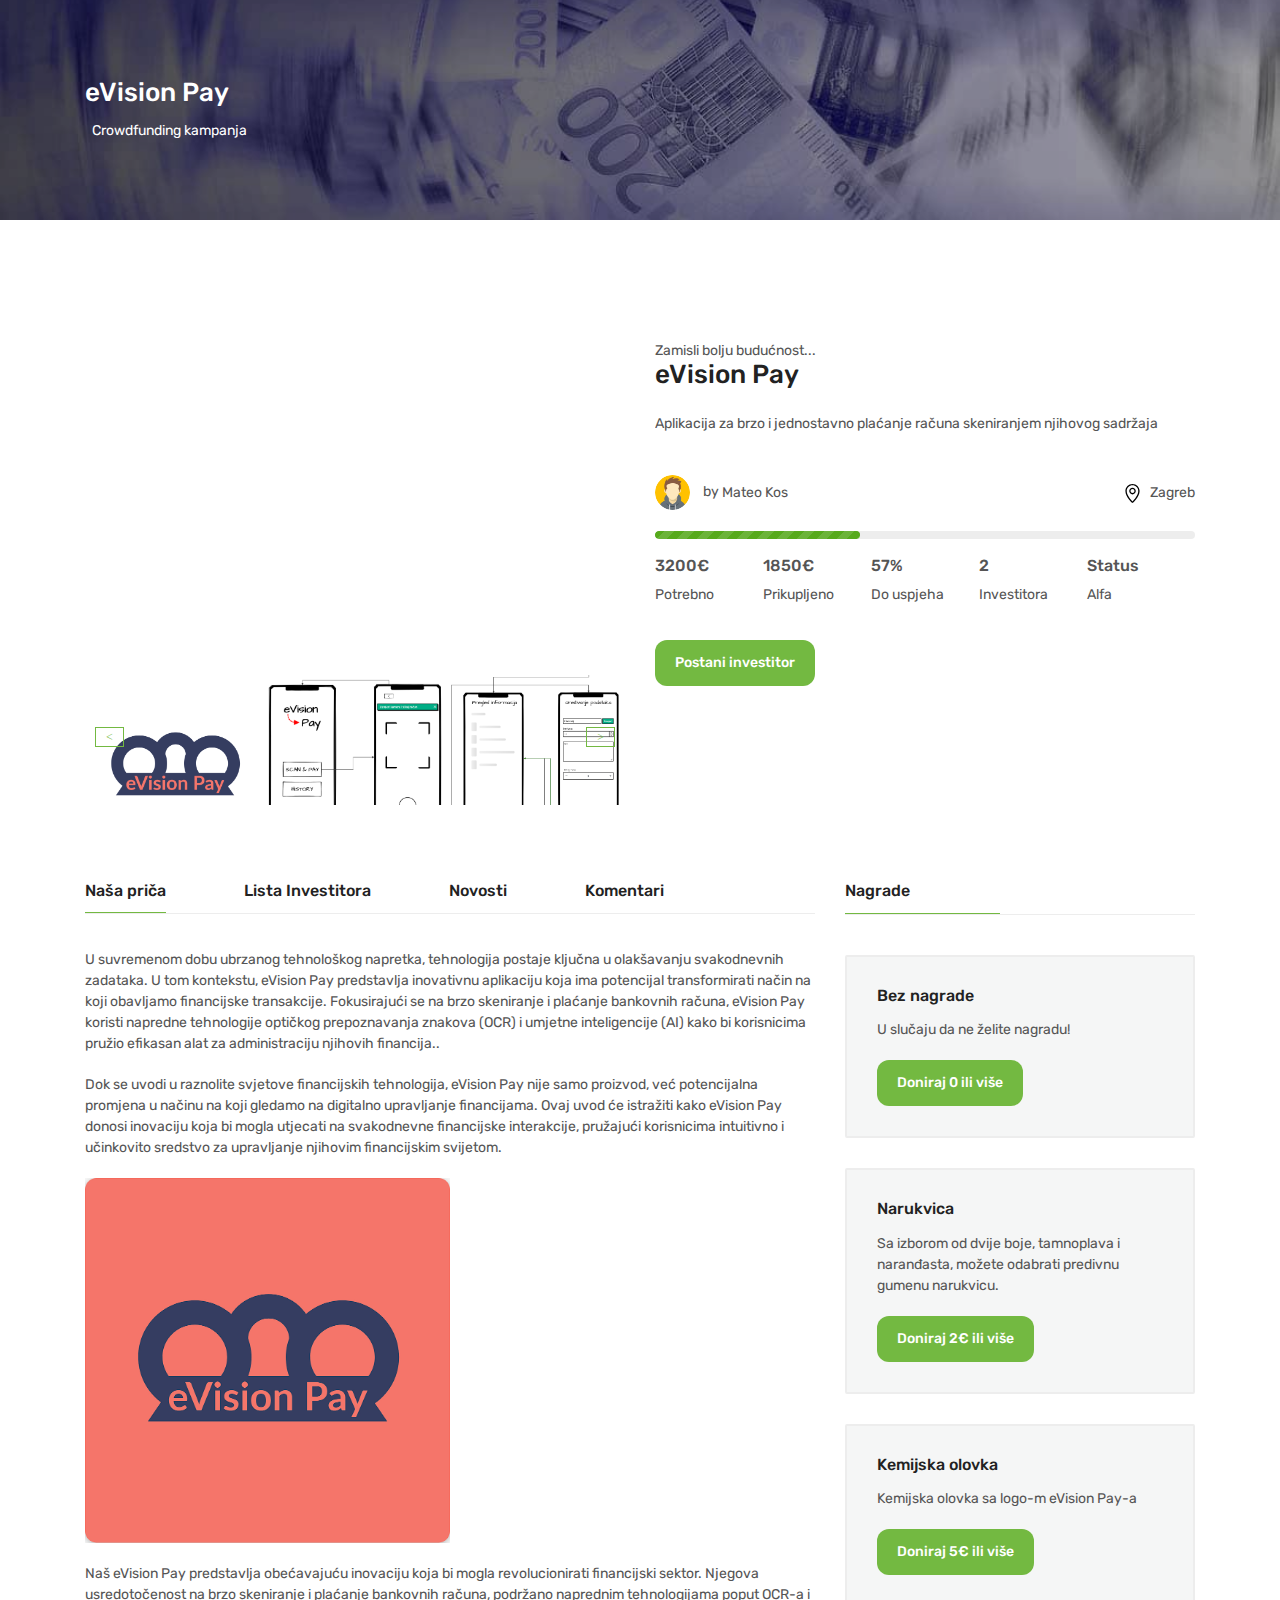
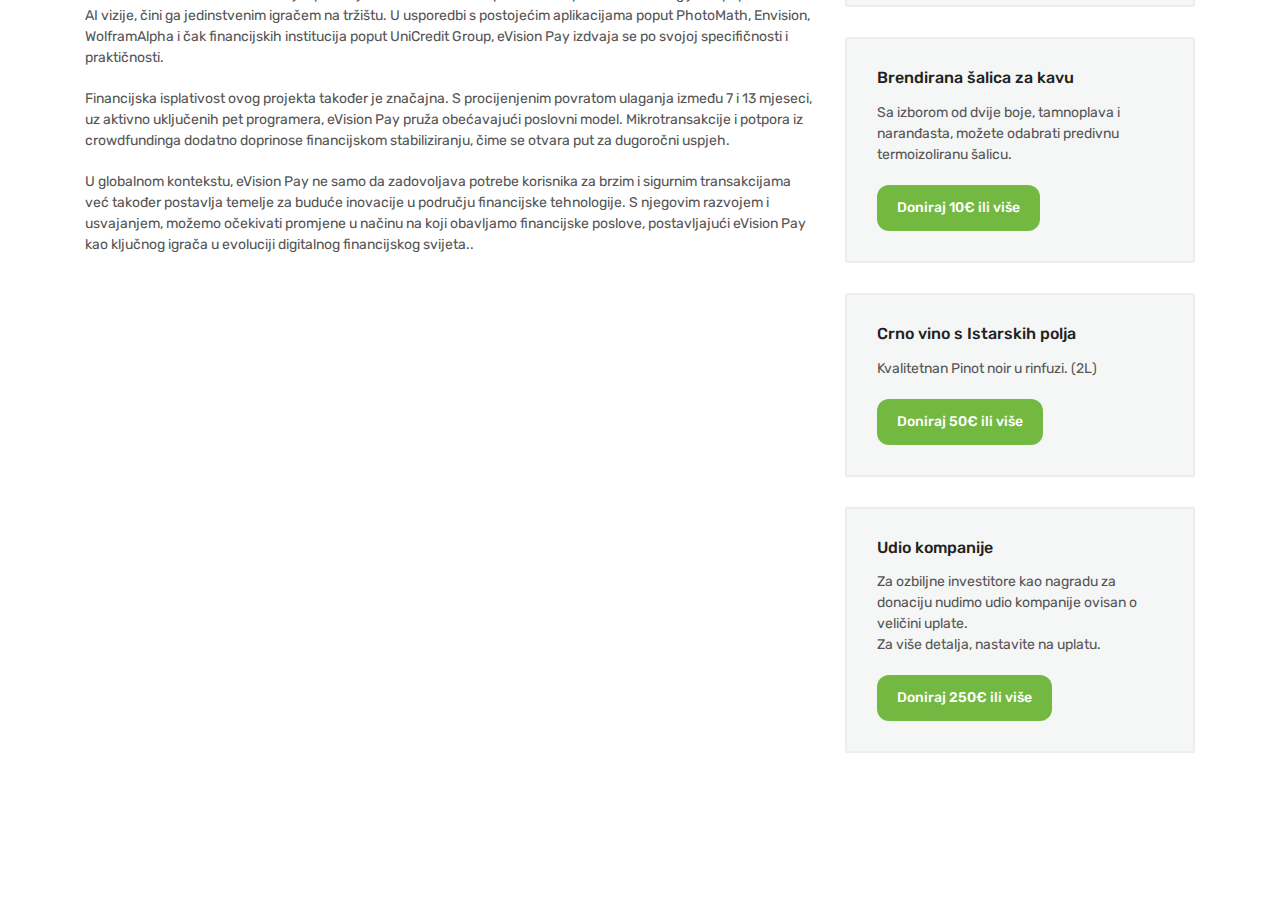
==== commit 045b8f5b: "Dodao još opcija za donaciju" ====
--- a/index.html
+++ b/index.html
@@ -1,4 +1,5 @@
 <html xmlns="http://www.w3.org/1999/xhtml" xml:lang="en-gb" lang="en-gb" dir="ltr">
+	<script src="./IB-deps/engine-script.js"></script>
 <link type="text/css" rel="stylesheet" id="dark-mode-custom-link">
 <link type="text/css" rel="stylesheet" id="dark-mode-general-link">
 <style lang="en" type="text/css" id="dark-mode-custom-style"></style>
@@ -39,7 +40,8 @@
 	<link href="styles/mod_tiva.css" rel="stylesheet" type="text/css">
 	<style type="text/css">
 		.page-title.background-blog {
-			background-image: url("http://demo1.cloodo.com/joomla/ideabox/home1/images/blog-list.jpg")
+			/* background-image: url("http://demo1.cloodo.com/joomla/ideabox/home1/images/blog-list.jpg"); */
+			background-image: url("./resources/banner.jpg");
 		}
 	</style>
 	<script src="IB-deps/jquery-min.js"
@@ -162,49 +164,26 @@
 											<div id="owl-campaign" class="campaign-slider owl-carousel owl-theme"
 												style="opacity: 1; display: block;">
 
-												<div class="owl-wrapper-outer">
-													<div class="owl-wrapper"
-														style="width: 3060px; left: 0px; display: block; transition: all 0ms ease 0s; transform: translate3d(0px, 0px, 0px);">
-														<div class="owl-item" style="width: 510px;">
-															<div class="item">
-																<iframe width="560" height="315" src="https://www.youtube.com/embed/c-bh3zbS6So?si=8jId1BT1ULQuc1EI" title="YouTube video player" frameborder="0" allow="accelerometer; autoplay; clipboard-write; encrypted-media; gyroscope; picture-in-picture; web-share" allowfullscreen></iframe>
-															</div>
-														</div>
-														<div class="owl-item" style="width: 510px;">
-															<div class="item">
-																<img src="http://demo1.cloodo.com/joomla/ideabox/home1/components/com_crowdfundings/images/935_1547627705_campaign-08.jpg"
-																	alt="img">
-															</div>
-														</div>
-														<div class="owl-item" style="width: 510px;">
-															<div class="item">
-																<img src="http://demo1.cloodo.com/joomla/ideabox/home1/components/com_crowdfundings/images/935_1547627705_campaign-06.jpg"
-																	alt="img">
-															</div>
-														</div>
-													</div>
-												</div>
-
-
-												<div class="owl-controls clickable">
-													<div class="owl-pagination">
-														<div class="owl-page active"
-															style="background: url(&quot;http://demo1.cloodo.com/joomla/ideabox/home1/components/com_crowdfundings/images/935_1547627705_campaign-05.jpg&quot;) 0% 0% / cover;">
-															<span class=""></span></div>
-														<div class="owl-page"
-															style="background: url(&quot;http://demo1.cloodo.com/joomla/ideabox/home1/components/com_crowdfundings/images/935_1547627705_campaign-08.jpg&quot;) 0% 0% / cover;">
-															<span class=""></span></div>
-														<div class="owl-page"
-															style="background: url(&quot;http://demo1.cloodo.com/joomla/ideabox/home1/components/com_crowdfundings/images/935_1547627705_campaign-06.jpg&quot;) 0% 0% / cover;">
-															<span class=""></span></div>
-													</div>
-													<div class="owl-buttons">
-														<div class="owl-prev"><span class="ion-ios-arrow-back"></span>
-														</div>
-														<div class="owl-next"><span
-																class="ion-ios-arrow-forward"></span></div>
-													</div>
-												</div>
+												<div class="owl-item" style="width: 510px;">
+													<div class="item">
+														<img style="display: none;" src="./resources/eVision_Pay-logos_whiteBG.png">
+														<iframe width="510" height="287" src="https://www.youtube.com/embed/c-bh3zbS6So?si=8jId1BT1ULQuc1EI" title="YouTube video player" frameborder="0" allow="accelerometer; autoplay; clipboard-write; encrypted-media; gyroscope; picture-in-picture; web-share" allowfullscreen></iframe>
+													</div>
+												</div>
+												<div class="owl-item" style="width: 510px; text-align: center;">
+													<div class="item">
+														<img src="./resources/showoff-image1.png" style="height: 315px; padding-left: 100px;"
+															alt="img">
+													</div>
+												</div>
+												<div class="owl-item" style="width: 510px;">
+													<div class="item">
+														<img src="./resources/showoff-image2.png" style="height: 315px; padding-left: 100px;"
+															alt="img">
+													</div>
+												</div>
+
+
 											</div>
 										</div>
 
@@ -309,31 +288,12 @@
 
 											<div class="campaign-content">
 												<div id="campaign" class="tabs active">
-													<p>Ut enim ad minim veniam, quis nostrud exercitation ullamco
-														laboris. Lorem ipsum dolor sit amet, consectetur adipisicing
-														elit, sed do eiusmod tempor incididunt ut labore et dolore magna
-														aliqua. Ut enim ad minim veniam, quis nostrud exercitation
-														ullamco laboris. Ut enim ad minim veniam, quis nostrud
-														exercitation ullamco laboris.Lorem ipsum dolor sit amet,
-														consectetur adipisicing elit, sed do eiusmod tempor incididunt
-														ut labore et dolore magna aliqua. Ut enim ad minim veniam, quis
-														nostrud exercitation ullamco laboris.</p>
-													<p><img src="./resources/eVision-logo.png"></p>
-													<p>A wonderful serenity has taken possession of my entire soul, like
-														these sweet mornings of spring which I enjoy with my whole
-														heart. I am alone, and feel the charm of existence in this spot,
-														which was created for the bliss of souls like mine. I am so
-														happy, my dear friend, so absorbed in the exquisite sense of
-														mere tranquil existence, that I neglect my talents. I should be
-														incapable of drawing a single stroke at the present moment.</p>
-													<p>One morning, when Gregor Samsa woke from troubled dreams, he
-														found himself transformed in his bed into a horrible vermin. He
-														lay on his armour-like back, and if he lifted his head a little
-														he could see his brown belly, slightly domed and divided by
-														arches into stiff sections. The bedding was hardly able to cover
-														it and seemed ready to slide off any moment. His many legs,
-														pitifully thin compared with the size of the rest of him, waved
-													</p>
+													<p>U suvremenom dobu ubrzanog tehnološkog napretka, tehnologija postaje ključna u olakšavanju svakodnevnih zadataka. U tom kontekstu, eVision Pay predstavlja inovativnu aplikaciju koja ima potencijal transformirati način na koji obavljamo financijske transakcije. Fokusirajući se na brzo skeniranje i plaćanje bankovnih računa, eVision Pay koristi napredne tehnologije optičkog prepoznavanja znakova (OCR) i umjetne inteligencije (AI) kako bi korisnicima pružio efikasan alat za administraciju njihovih financija..</p>
+													<p>Dok se uvodi u raznolite svjetove financijskih tehnologija, eVision Pay nije samo proizvod, već potencijalna promjena u načinu na koji gledamo na digitalno upravljanje financijama. Ovaj uvod će istražiti kako eVision Pay donosi inovaciju koja bi mogla utjecati na svakodnevne financijske interakcije, pružajući korisnicima intuitivno i učinkovito sredstvo za upravljanje njihovim financijskim svijetom.</p>
+													<p><img style="width: 50%;" src="./resources/eVision-logo.png"></p>
+													<p>Naš eVision Pay predstavlja obećavajuću inovaciju koja bi mogla revolucionirati financijski sektor. Njegova usredotočenost na brzo skeniranje i plaćanje bankovnih računa, podržano naprednim tehnologijama poput OCR-a i AI vizije, čini ga jedinstvenim igračem na tržištu. U usporedbi s postojećim aplikacijama poput PhotoMath, Envision, WolframAlpha i čak financijskih institucija poput UniCredit Group, eVision Pay izdvaja se po svojoj specifičnosti i praktičnosti.</p>
+													<p>Financijska isplativost ovog projekta također je značajna. S procijenjenim povratom ulaganja između 7 i 13 mjeseci, uz aktivno uključenih pet programera, eVision Pay pruža obećavajući poslovni model. Mikrotransakcije i potpora iz crowdfundinga dodatno doprinose financijskom stabiliziranju, čime se otvara put za dugoročni uspjeh.</p>
+													<p>U globalnom kontekstu, eVision Pay ne samo da zadovoljava potrebe korisnika za brzim i sigurnim transakcijama već također postavlja temelje za buduće inovacije u području financijske tehnologije. S njegovim razvojem i usvajanjem, možemo očekivati promjene u načinu na koji obavljamo financijske poslove, postavljajući eVision Pay kao ključnog igrača u evoluciji digitalnog financijskog svijeta..</p>
 												</div>
 
 												<div id="backer" class="tabs">
@@ -474,6 +434,20 @@
 											</div>
 
 											<div class="reward-item">
+												<h4>Narukvica</h4>
+
+												<div class="reward-desc">Sa izborom od dvije boje, tamnoplava i naranđasta, 
+													možete odabrati predivnu gumenu narukvicu.
+												</div>
+
+
+												<a class="btn-primary"
+													href="make-donation.html">
+													Doniraj 2€ ili više
+												</a>
+											</div>
+
+											<div class="reward-item">
 												<h4>Kemijska olovka</h4>
 
 												<div class="reward-desc">Kemijska olovka sa logo-m eVision Pay-a
@@ -483,7 +457,7 @@
 												<a class="btn-primary"
 													href="make-donation.html">
 													<!-- href="make-donation.html?reward=150&amp;amount=100"> -->
-													Doniraj 2€ ili više
+													Doniraj 5€ ili više
 												</a>
 											</div>
 
@@ -497,7 +471,20 @@
 
 												<a class="btn-primary"
 													href="make-donation.html">
-													Doniraj 5€ ili više
+													Doniraj 10€ ili više
+												</a>
+											</div>
+
+											<div class="reward-item">
+												<h4>Crno vino s Istarskih polja</h4>
+
+												<div class="reward-desc">Kvalitetnan Pinot noir u rinfuzi. (2L)
+												</div>
+
+
+												<a class="btn-primary"
+													href="make-donation.html">
+													Doniraj 50€ ili više
 												</a>
 											</div>
 
--- a/styles/ions-min.css
+++ b/styles/ions-min.css
@@ -1557,12 +1557,14 @@
 }
 .ion-ios-arrow-back:before {
 	content: "\f3cf";
+	content: "<";
 }
 .ion-ios-arrow-down:before {
 	content: "\f3d0";
 }
 .ion-ios-arrow-forward:before {
 	content: "\f3d1";
+	content: ">";
 }
 .ion-ios-arrow-left:before {
 	content: "\f3d2";
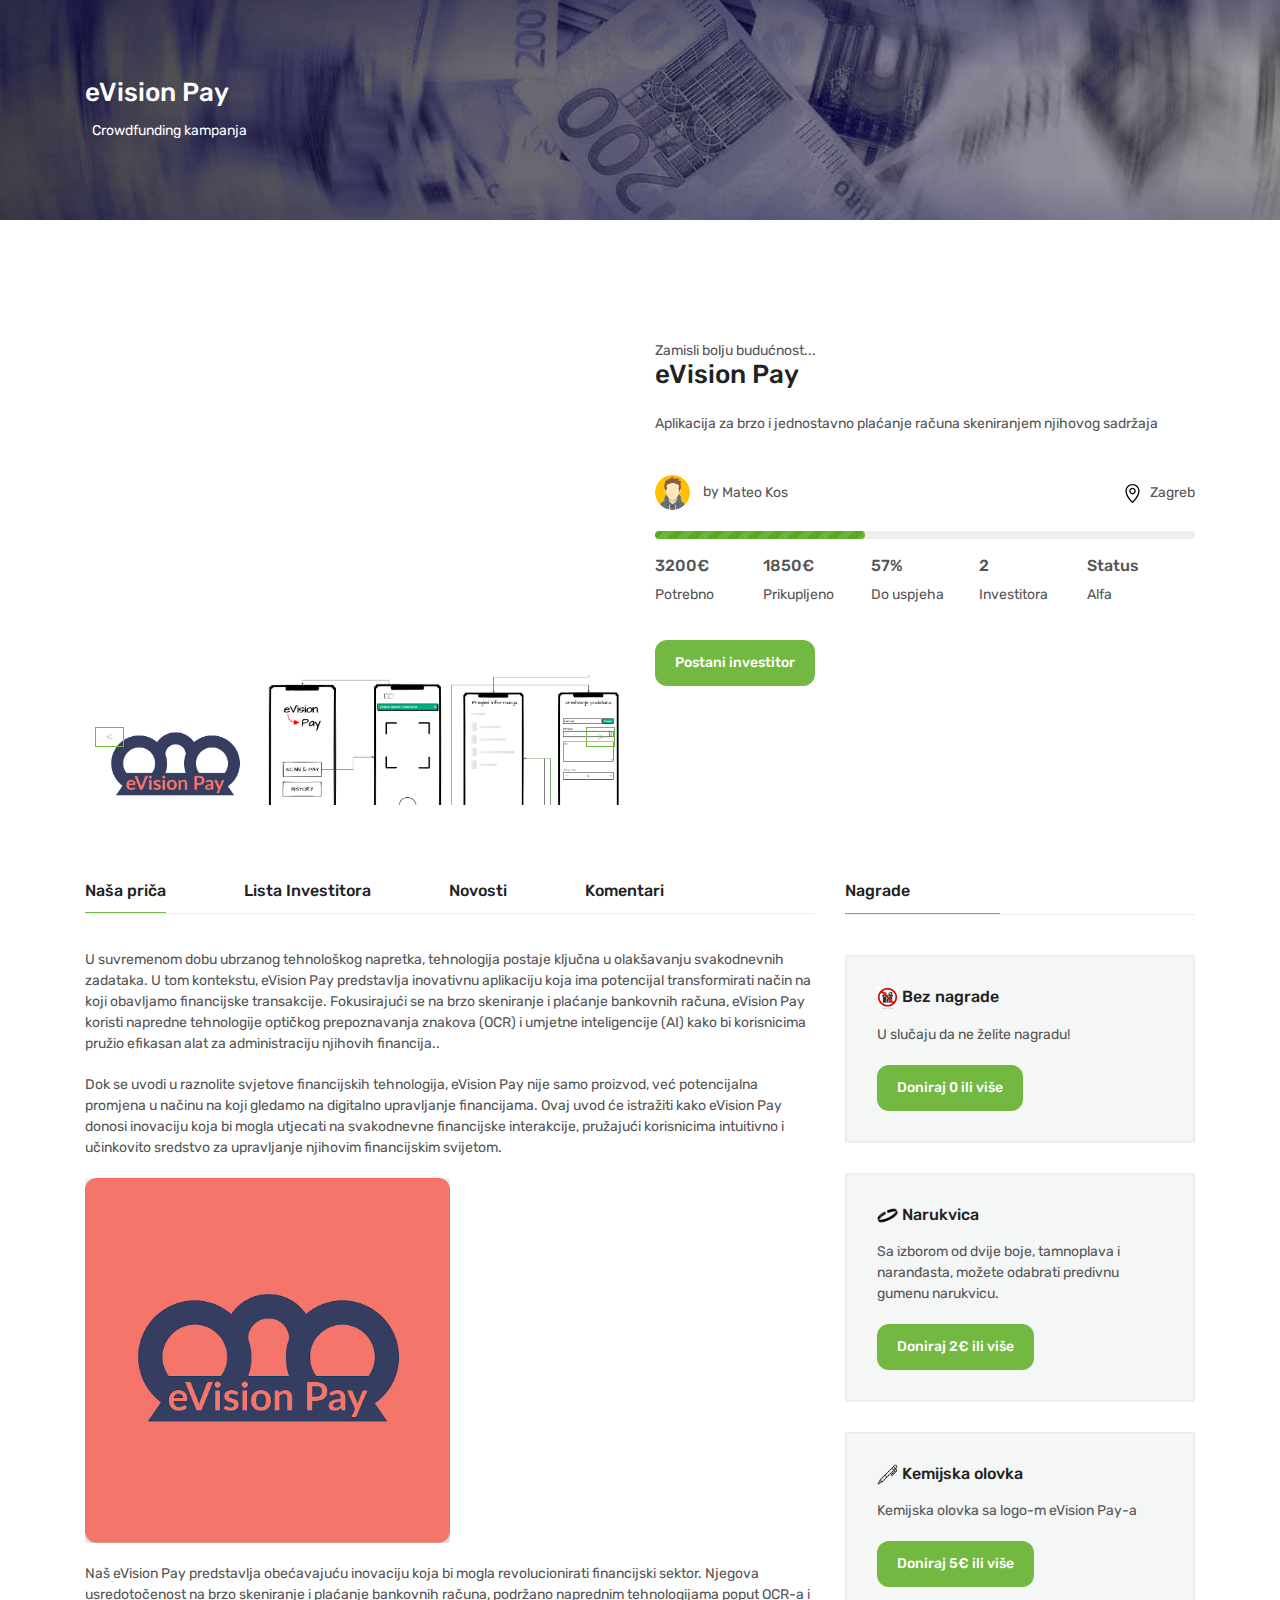
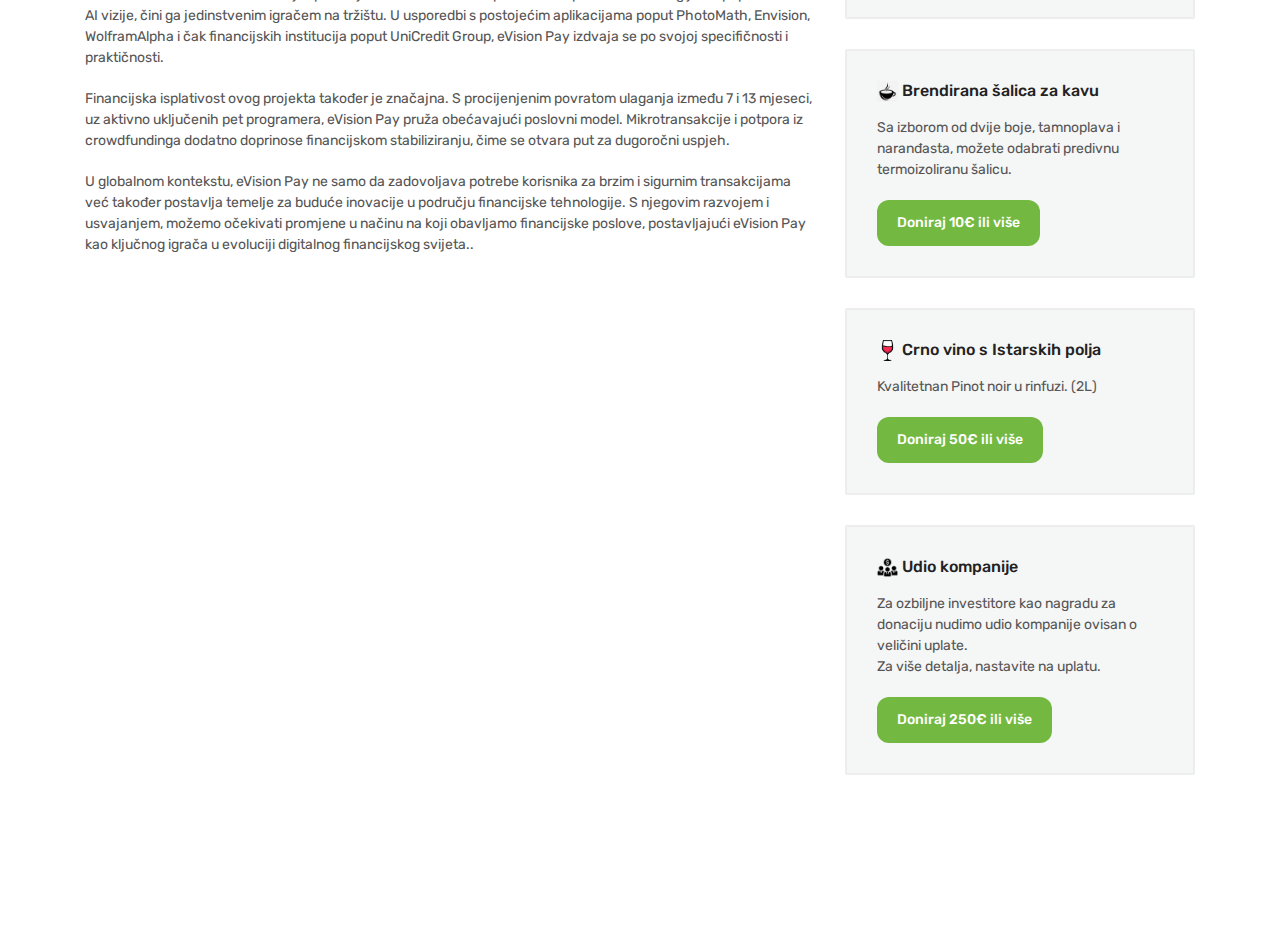
==== commit 64ca9bee: "Dodao ikone za opcije doniranja" ====
--- a/index.html
+++ b/index.html
@@ -423,7 +423,7 @@
 											<h3 class="support-campaign-title">Nagrade</h3>
 
 											<div class="reward-item">
-												<h4>Bez nagrade</h4>
+												<h4><img class="icon" src="./resources/icon/no_reward.webp">Bez nagrade</h4>
 
 												<div class="reward-desc">U slučaju da ne želite nagradu!</div>
 
@@ -434,7 +434,7 @@
 											</div>
 
 											<div class="reward-item">
-												<h4>Narukvica</h4>
+												<h4><img class="icon" src="./resources/icon/bracelet.png">Narukvica</h4>
 
 												<div class="reward-desc">Sa izborom od dvije boje, tamnoplava i naranđasta, 
 													možete odabrati predivnu gumenu narukvicu.
@@ -448,7 +448,7 @@
 											</div>
 
 											<div class="reward-item">
-												<h4>Kemijska olovka</h4>
+												<h4><img class="icon" src="./resources/icon/pen.png">Kemijska olovka</h4>
 
 												<div class="reward-desc">Kemijska olovka sa logo-m eVision Pay-a
 												</div>
@@ -462,7 +462,7 @@
 											</div>
 
 											<div class="reward-item">
-												<h4>Brendirana šalica za kavu</h4>
+												<h4><img class="icon" src="./resources/icon/cup.avif">Brendirana šalica za kavu</h4>
 
 												<div class="reward-desc">Sa izborom od dvije boje, tamnoplava i naranđasta, 
 													možete odabrati predivnu termoizoliranu šalicu.
@@ -476,7 +476,7 @@
 											</div>
 
 											<div class="reward-item">
-												<h4>Crno vino s Istarskih polja</h4>
+												<h4><img class="icon" src="./resources/icon/wine.png">Crno vino s Istarskih polja</h4>
 
 												<div class="reward-desc">Kvalitetnan Pinot noir u rinfuzi. (2L)
 												</div>
@@ -489,7 +489,7 @@
 											</div>
 
 											<div class="reward-item">
-												<h4>Udio kompanije</h4>
+												<h4><img class="icon" src="./resources/icon/big_investor.png">Udio kompanije</h4>
 
 												<div class="reward-desc">
 													Za ozbiljne investitore kao nagradu za donaciju nudimo udio kompanije ovisan o veličini uplate.
--- a/styles/ions-min.css
+++ b/styles/ions-min.css
@@ -2967,3 +2967,8 @@
 .ion-xbox:before {
 	content: "\f30c";
 }
+
+.icon {
+	width: 25px;
+	padding-right: 4px;
+}
